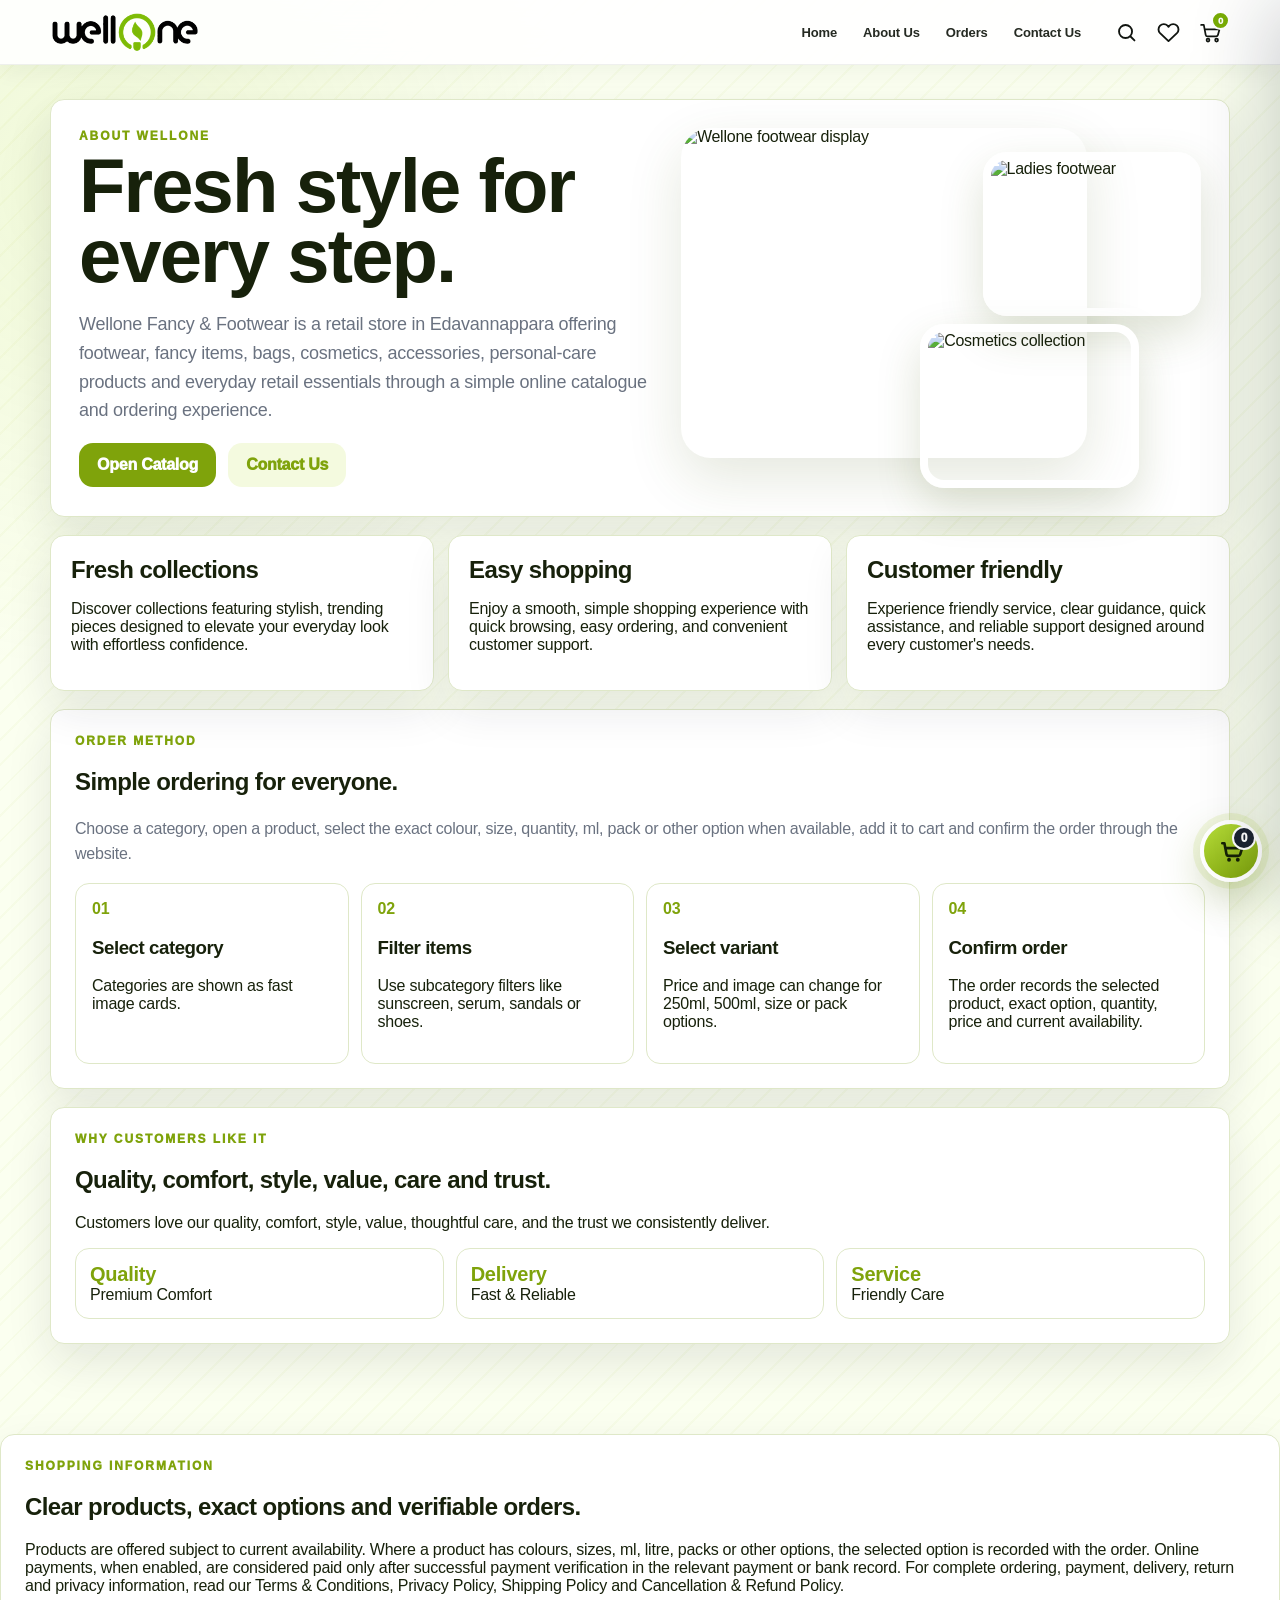
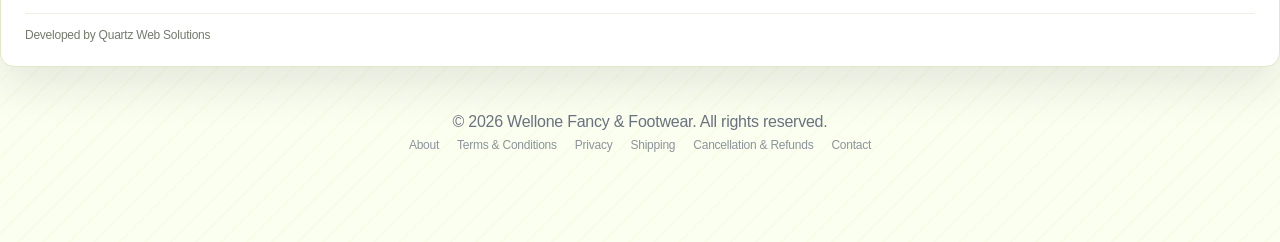
==== about.html @ 8bec1a3e "Add files via upload" ====
<!DOCTYPE html>
<html lang="en">
<head>
  <meta charset="UTF-8">
  <meta name="viewport" content="width=device-width, initial-scale=1.0">
  <link rel="preconnect" href="https://cdn.jsdelivr.net" crossorigin>
  <link rel="preconnect" href="https://wnavzhrkwgnegjdetdno.supabase.co" crossorigin>
  <link rel="dns-prefetch" href="//cdn.jsdelivr.net">
  <link rel="dns-prefetch" href="//wnavzhrkwgnegjdetdno.supabase.co">
  <title>About Wellone Fancy & Footwear | Edavannappara</title>
  <!-- SEO v54 -->
  <meta name="description" content="Learn about Wellone Fancy & Footwear, a customer-friendly shop for footwear, bags, cosmetics, accessories and everyday essentials in Edavannappara.">
  <meta name="robots" content="index,follow,max-image-preview:large,max-snippet:-1,max-video-preview:-1">
  <link rel="canonical" href="https://wellone.in/about.html">
  <meta property="og:site_name" content="Wellone Fancy & Footwear">
  <meta property="og:title" content="About Wellone Fancy & Footwear | Edavannappara">
  <meta property="og:description" content="Learn about Wellone Fancy & Footwear, a customer-friendly shop for footwear, bags, cosmetics, accessories and everyday essentials in Edavannappara.">
  <meta property="og:type" content="website">
  <meta property="og:url" content="https://wellone.in/about.html">
  <meta property="og:image" content="https://wellone.in/assets/logo.png">
  <meta property="og:image:alt" content="Wellone Fancy & Footwear">
  <meta name="twitter:card" content="summary_large_image">
  <meta name="twitter:title" content="About Wellone Fancy & Footwear | Edavannappara">
  <meta name="twitter:description" content="Learn about Wellone Fancy & Footwear, a customer-friendly shop for footwear, bags, cosmetics, accessories and everyday essentials in Edavannappara.">
  <meta name="twitter:image" content="https://wellone.in/assets/logo.png">
  <link rel="sitemap" type="application/xml" href="https://wellone.in/sitemap.xml">
  <!-- /SEO v54 -->
  <link rel="stylesheet" href="css/style.css?v=20260916">
  <link rel="icon" href="./assets/favicon/favicon.ico" type="image/x-icon">
  <link rel="apple-touch-icon" href="./assets/favicon/apple-icon-180x180.png">
  <link rel="manifest" href="manifest.webmanifest">
  <meta name="theme-color" content="#ffffff">
  <meta name="apple-mobile-web-app-capable" content="yes">
  <meta name="mobile-web-app-capable" content="yes">
  <meta name="apple-mobile-web-app-title" content="Wellone">
  <meta name="apple-mobile-web-app-status-bar-style" content="default">
</head>
<body>
  <header class="header site-header">
    <div class="nav-wrap">
      <button class="header-back" type="button" data-header-back aria-label="Go back" title="Back">
        <svg viewBox="0 0 24 24" aria-hidden="true"><path d="M14.5 5.5 8 12l6.5 6.5"></path></svg>
      </button>
      <a class="brand" href="index.html" aria-label="Wellone home"><img src="assets/logo.png?v=20260916" alt="Wellone logo" width="1100" height="288" decoding="async" fetchpriority="high"></a>
      <nav class="nav" aria-label="Main navigation"><a href="index.html">Home</a><a href="about.html">About Us</a><a href="contact.html">Contact Us</a></nav>
      <div class="header-actions">
        <a class="header-icon header-search" href="catalog.html" aria-label="Search products">
          <svg viewBox="0 0 24 24" aria-hidden="true"><circle cx="11" cy="11" r="6.8"></circle><path d="m16.2 16.2 4.1 4.1"></path></svg>
        </a>
        <a class="header-icon header-cart" href="cart.html" aria-label="Open cart">
          <svg viewBox="0 0 28 28" aria-hidden="true"><path d="M3.5 5.5h3l2.1 11.1a2.2 2.2 0 0 0 2.2 1.8h9.4a2.2 2.2 0 0 0 2.1-1.6l1.8-6.4H8"></path><circle cx="11.2" cy="22.5" r="1.6"></circle><circle cx="20.8" cy="22.5" r="1.6"></circle></svg>
          <span class="header-cart-count" data-cart-count>0</span>
        </a>
        <button class="menu-toggle" type="button" aria-label="Open menu" aria-expanded="false"><span></span><span></span><span></span></button>
      </div>
    </div>
  </header>
  <main>
    <section class="hero pattern-card about-hero-updated">
      <div class="hero-copy">
        <p class="tag">about wellone</p>
        <h1>Fresh style for every step.</h1>
        <p class="lead">Wellone Fancy & Footwear is a retail store in Edavannappara offering footwear, fancy items, bags, cosmetics, accessories, personal-care products and everyday retail essentials through a simple online catalogue and ordering experience.</p>
        <div class="actions"><a class="btn primary" href="catalog.html">Open Catalog</a><a class="btn light" href="contact.html">Contact Us</a></div>
      </div>
      <div class="hero-stack">
        <img class="main-photo" src="https://images.unsplash.com/photo-1511556532299-8f662fc26c06?auto=format&fit=crop&w=1200&q=80" alt="Wellone footwear display">
        <img class="float-photo one" src="https://images.unsplash.com/photo-1543163521-1bf539c55dd2?auto=format&fit=crop&w=740&q=80" alt="Ladies footwear">
        <img class="float-photo two" src="https://images.unsplash.com/photo-1556228578-8c89e6adf883?auto=format&fit=crop&w=740&q=80" alt="Cosmetics collection">
      </div>
    </section>
    <section class="section split-three">
      <article class="info-card"><h2>Fresh collections</h2><p>Discover collections featuring stylish, trending pieces designed to elevate your everyday look with effortless confidence.</p></article>
      <article class="info-card"><h2>Easy shopping</h2><p>Enjoy a smooth, simple shopping experience with quick browsing, easy ordering, and convenient customer support.</p></article>
      <article class="info-card"><h2>Customer friendly</h2><p>Experience friendly service, clear guidance, quick assistance, and reliable support designed around every customer's needs.</p></article>
    </section>
    <section class="section steps pattern-card">
      <div><p class="tag">order method</p><h2>Simple ordering for everyone.</h2><p class="muted">Choose a category, open a product, select the exact colour, size, quantity, ml, pack or other option when available, add it to cart and confirm the order through the website.</p></div>
      <div class="step-grid">
        <article><b>01</b><h3>Select category</h3><p>Categories are shown as fast image cards.</p></article>
        <article><b>02</b><h3>Filter items</h3><p>Use subcategory filters like sunscreen, serum, sandals or shoes.</p></article>
        <article><b>03</b><h3>Select variant</h3><p>Price and image can change for 250ml, 500ml, size or pack options.</p></article>
        <article><b>04</b><h3>Confirm order</h3><p>The order records the selected product, exact option, quantity, price and current availability.</p></article>
      </div>
    </section>
    <section class="section long-section pattern-card">
      <p class="tag">why customers like it</p>
      <h2>Quality, comfort, style, value, care and trust.</h2>
      <p>Customers love our quality, comfort, style, value, thoughtful care, and the trust we consistently deliver.</p>
      <div class="mini-stats"><div><b>Quality</b><span>Premium Comfort</span></div><div><b>Delivery</b><span>Fast & Reliable</span></div><div><b>Service</b><span>Friendly Care</span></div></div>
    </section>
  </main>
  <a class="floating-cart" href="cart.html" aria-label="Open cart">Cart <b id="floatCartCount">0</b></a>
  <section class="section long-section pattern-card"><p class="tag">shopping information</p><h2>Clear products, exact options and verifiable orders.</h2><p>Products are offered subject to current availability. Where a product has colours, sizes, ml, litre, packs or other options, the selected option is recorded with the order. Online payments, when enabled, are considered paid only after successful payment verification in the relevant payment or bank record. For complete ordering, payment, delivery, return and privacy information, read our <a href="terms.html">Terms &amp; Conditions</a>, <a href="privacy.html">Privacy Policy</a>, <a href="shipping.html">Shipping Policy</a> and <a href="refund.html">Cancellation &amp; Refund Policy</a>.</p><div class="developer-credit">Developed by <a href="https://quartzsolution.netlify.app" rel="noopener" target="_blank">Quartz Web Solutions</a></div></section><footer>© 2026 Wellone Fancy &amp; Footwear. All rights reserved.<nav class="footer-legal" aria-label="Legal"><a href="about.html">About</a><a href="terms.html">Terms &amp; Conditions</a><a href="privacy.html">Privacy</a><a href="shipping.html">Shipping</a><a href="refund.html">Cancellation &amp; Refunds</a><a href="contact.html">Contact</a></nav></footer>
  <script src="js/wishlist.js?v=20260916"></script>
  <script src="js/basic.bundle.js?v=20260916"></script>
  <script src="js/pwa-install.js?v=20260916"></script>
</body>
</html>
---- css/style.css ----
:root{
  --brand:#6f8f0d;
  --brand-2:#abcf3b;
  --green:#abcf3b;
  --green-dark:#6f8f0d;
  --ink:#18220b;
  --muted:#66705f;
  --line:#dfecc4;
  --soft:#f3fbe1;
  --paper:#fdfff8;
  --cream:#f4fadf;
  --shadow:0 20px 55px rgba(70,95,20,.14);
}
*{box-sizing:border-box}
html,body{max-width:100%;overflow-x:hidden}
body{margin:0;font-family:Inter,system-ui,-apple-system,Segoe UI,Roboto,Arial,sans-serif;background:#f7fbe9;color:var(--ink);background-image:radial-gradient(circle at 12% 18%,rgba(255,255,255,.72),transparent 20%),radial-gradient(circle at 82% 12%,rgba(111,143,13,.10),transparent 22%),repeating-linear-gradient(135deg,rgba(111,143,13,.045) 0 2px,transparent 2px 18px);background-attachment:fixed}
a{color:inherit;text-decoration:none}img{max-width:100%;display:block}button,input,select,textarea{font:inherit}.hidden{display:none!important}
.header{position:sticky;top:0;z-index:50;margin:12px auto 0;width:min(1160px,calc(100% - 24px));display:flex;align-items:center;justify-content:space-between;gap:14px;padding:10px 12px;background:rgba(255,250,244,.86);border:1px solid rgba(111,143,13,.16);border-radius:24px;box-shadow:0 14px 40px rgba(70,95,20,.11);backdrop-filter:blur(16px)}
.brand{display:flex;align-items:center;gap:10px;font-weight:950;letter-spacing:-.03em}.brand img{height:46px;width:46px;object-fit:contain;border-radius:14px}.brand span{white-space:nowrap}.nav{display:flex;align-items:center;gap:6px}.nav a{padding:10px 14px;border-radius:999px;font-weight:850;color:var(--muted)}.nav a:hover,.nav .cart-pill{background:var(--soft);color:var(--brand)}.cart-pill b{background:var(--brand);color:#fff;border-radius:999px;padding:1px 7px;margin-left:3px}.menu-toggle{display:none;width:44px;height:44px;border:1px solid var(--line);border-radius:16px;background:#fdfff8}.menu-toggle span{display:block;width:20px;height:2px;background:var(--ink);margin:4px auto;border-radius:9px}
main{width:min(1160px,calc(100% - 24px));margin:16px auto 80px}.section{margin:18px 0}.pattern-card,.info-card,.contact-card,.empty-card{background:rgba(255,250,244,.92);border:1px solid rgba(111,143,13,.16);border-radius:28px;box-shadow:var(--shadow)}.tag{text-transform:uppercase;color:var(--brand);letter-spacing:.16em;font-size:12px;font-weight:950;margin:0 0 8px}.muted{color:var(--muted);line-height:1.6}.lead{font-size:18px;color:var(--muted);line-height:1.6}.btn{display:inline-flex;align-items:center;justify-content:center;border:0;border-radius:18px;padding:13px 18px;font-weight:950;cursor:pointer}.btn.primary{background:var(--brand);color:#fff}.btn.light{background:var(--soft);color:var(--brand)}.btn.full{width:100%}.actions{display:flex;gap:12px;flex-wrap:wrap}.section-title-row{display:flex;justify-content:space-between;align-items:end;gap:14px;margin:0 0 12px}.section-title-row h1,.section-title-row h2{margin:0;font-size:clamp(24px,4vw,42px);line-height:1}.section-title-row.compact h1{font-size:clamp(24px,6vw,42px)}.mini-link{color:var(--brand);font-weight:950}
.quick-shop{padding:24px;margin-top:16px}.quick-shop h1{font-size:clamp(28px,7vw,54px);line-height:.96;margin:0 0 18px;letter-spacing:-.06em}.search-bar{display:grid;grid-template-columns:1fr auto;gap:10px;width:100%}.search-bar input{width:100%;border:1px solid var(--line);border-radius:18px;padding:15px 16px;background:#fff;color:var(--ink);outline:none}.search-bar input:focus{border-color:#aecb5a;box-shadow:0 0 0 4px rgba(111,143,13,.08)}.search-bar button,.filter-toggle{border:0;border-radius:18px;background:var(--brand);color:#fff;font-weight:950;padding:0 20px;min-height:52px;cursor:pointer}
.offer-section{margin-top:16px}.offer-slider{display:grid;grid-auto-flow:column;grid-auto-columns:minmax(280px,48%);gap:14px;overflow-x:auto;overscroll-behavior-inline:contain;padding:4px 2px 14px;scroll-snap-type:x mandatory}.offer-card{position:relative;min-height:300px;border-radius:30px;overflow:hidden;background:#fff;border:1px solid rgba(111,143,13,.16);box-shadow:var(--shadow);scroll-snap-align:start}.offer-img{position:absolute;inset:0}.offer-img img{width:100%;height:100%;object-fit:cover}.offer-card:after{content:'';position:absolute;inset:0;background:linear-gradient(90deg,rgba(43,23,15,.82),rgba(43,23,15,.38),rgba(43,23,15,.05))}.offer-copy{position:relative;z-index:1;color:#fff;padding:28px;width:min(72%,420px)}.offer-copy .tag{color:#fff}.offer-copy h2{font-size:clamp(26px,5vw,46px);letter-spacing:-.05em;line-height:1;margin:0 0 12px}.offer-price{display:flex;align-items:center;gap:12px}.offer-price del{opacity:.72;font-size:18px}.offer-price strong{font-size:32px}.offer-copy span{display:inline-flex;margin-top:10px;background:rgba(255,255,255,.14);padding:8px 12px;border-radius:999px;font-weight:850}
.category-grid{display:grid;grid-template-columns:repeat(4,minmax(0,1fr));gap:14px}.cat-card{position:relative;overflow:hidden;background:#fff;border:1px solid rgba(111,143,13,.16);border-radius:26px;box-shadow:0 14px 34px rgba(70,95,20,.10);cursor:pointer;transition:.18s ease}.cat-card:hover{transform:translateY(-2px)}.cat-card .media{aspect-ratio:4/3;background:#fbfff3}.cat-card img{width:100%;height:100%;object-fit:cover}.cat-card div:last-child{padding:13px 14px;display:flex;justify-content:space-between;align-items:center;gap:10px}.cat-card h3{margin:0;font-size:17px;line-height:1.1}.cat-card span{color:var(--brand);font-weight:950;font-size:13px}
.catalog-tools{position:sticky;top:86px;z-index:30;padding:12px;margin:12px 0 16px}.category-tools{display:flex;gap:10px;margin-top:10px}.category-tools select{flex:1;min-height:52px;border:1px solid var(--line);border-radius:18px;background:#fff;padding:0 14px;color:var(--ink);font-weight:850}.filter-toggle{background:#fff;color:var(--brand);border:1px solid var(--line)}.filter-chips{display:flex;flex-wrap:wrap;align-items:center;gap:8px;overflow:visible;padding:10px 0 0}.chip{max-width:100%;border:1px solid var(--line);background:#fff;border-radius:999px;padding:10px 14px;font-weight:900;color:var(--brand);cursor:pointer;white-space:normal;line-height:1.2;text-align:center}.chip.active{background:var(--brand);color:#fff;border-color:var(--brand)}
.product-grid{display:grid;grid-template-columns:repeat(4,minmax(0,1fr));gap:14px}.product-card{background:#fff;border:1px solid rgba(111,143,13,.15);border-radius:24px;box-shadow:0 14px 34px rgba(70,95,20,.09);overflow:hidden;cursor:pointer;transition:.18s ease}.product-card:hover{transform:translateY(-2px)}.product-media{aspect-ratio:4/3;background:#fbfff3}.product-media img{width:100%;height:100%;object-fit:cover}.product-pad{padding:12px}.product-badge{display:inline-flex;max-width:100%;padding:5px 9px;border-radius:999px;background:var(--soft);color:var(--brand);font-size:11px;font-weight:950;margin-bottom:6px}.product-card h3{font-size:16px;margin:0 0 8px;line-height:1.18;min-height:38px;display:-webkit-box;-webkit-line-clamp:2;-webkit-box-orient:vertical;overflow:hidden}.price-row{display:flex;align-items:center;gap:7px;flex-wrap:wrap;min-height:30px}.price-row del{color:#778369;font-size:13px}.price-row strong{font-size:19px;color:var(--brand);font-weight:950}.price-row em{font-style:normal;background:#f6efe7;color:var(--muted);border-radius:999px;padding:3px 7px;font-size:11px;font-weight:850}.product-card button{width:100%;margin-top:10px;border:0;border-radius:14px;background:var(--soft);color:var(--brand);padding:10px;font-weight:950}
.shimmer{position:relative;overflow:hidden;background:#edf6d8}.shimmer:before,.skeleton-card:before,.skeleton-product:before{content:'';position:absolute;inset:-60%;background:linear-gradient(135deg,transparent 40%,rgba(255,255,255,.62) 50%,transparent 60%);animation:shine 1.15s linear infinite}@keyframes shine{from{transform:translate(-28%,-28%)}to{transform:translate(28%,28%)}}.skeleton-grid{min-height:220px}.skeleton-card,.skeleton-product{position:relative;min-height:210px;border-radius:26px;background:#fbfff3;border:1px solid var(--line);overflow:hidden}.skeleton-card span,.skeleton-product span{display:block;aspect-ratio:4/3;background:#edf6d8}.skeleton-card b,.skeleton-card small,.skeleton-product b,.skeleton-product small{display:block;margin:12px;height:16px;border-radius:9px;background:#dceabc}.skeleton-card small,.skeleton-product small{width:55%;height:12px}.skeleton-product{min-height:270px}
.product-detail{display:grid;grid-template-columns:minmax(0,1fr) minmax(320px,.86fr);gap:22px;padding:18px;margin-top:18px}.detail-main-img{border-radius:26px;overflow:hidden;background:#fbfff3;border:1px solid var(--line);aspect-ratio:4/3}.detail-main-img img{width:100%;height:100%;object-fit:cover}.thumb-row{display:grid;grid-template-columns:repeat(auto-fill,minmax(74px,1fr));gap:9px;margin-top:10px}.thumb{border:2px solid transparent;background:#fff;border-radius:16px;padding:3px;cursor:pointer}.thumb.active{border-color:var(--brand)}.thumb img{width:100%;aspect-ratio:4/3;object-fit:cover;border-radius:12px}.detail-info{min-width:0}.detail-info h1{font-size:clamp(28px,5vw,46px);line-height:1;margin:0 0 10px;letter-spacing:-.05em}.option-block{margin:16px 0}.option-block>b{display:block;margin-bottom:9px}.chips{display:flex;flex-wrap:wrap;gap:8px}.qty{display:inline-flex;align-items:center;gap:14px;background:#fff;border:1px solid var(--line);border-radius:18px;padding:8px}.qty button,.mini-qty{border:0;background:var(--soft);color:var(--brand);font-weight:950;border-radius:12px;width:36px;height:34px;cursor:pointer}.qty span{min-width:22px;text-align:center;font-weight:950}.terms-grid{display:grid;grid-template-columns:1fr 1fr;gap:10px;margin:18px 0}.terms-grid article{border:1px solid var(--line);background:#fff;border-radius:18px;padding:12px;display:grid;grid-template-columns:auto 1fr;gap:6px 9px;align-items:center}.terms-grid span{font-size:22px}.terms-grid b{font-size:13px}.terms-grid small{grid-column:1/-1;color:var(--muted);line-height:1.35}.product-detail-skeleton{display:grid;grid-template-columns:1fr 1fr;gap:20px;width:100%}.product-detail-skeleton>div:first-child{aspect-ratio:4/3;border-radius:24px}.product-detail-skeleton b,.product-detail-skeleton span,.product-detail-skeleton button{display:block;height:22px;margin:14px 0;border-radius:12px;background:#dfecc4}.product-detail-skeleton button{height:52px}
.cart-list{display:grid;gap:12px}.cart-item{display:grid;grid-template-columns:96px 1fr auto;gap:12px;align-items:center;background:#fff;border:1px solid var(--line);border-radius:22px;padding:10px;box-shadow:0 10px 30px rgba(70,95,20,.08)}.cart-item img{width:96px;aspect-ratio:4/3;object-fit:cover;border-radius:16px}.cart-item h3{margin:0 0 4px}.cart-item p{margin:3px 0;color:var(--muted)}.cart-item>button{border:0;background:#fff1ef;color:#b3261e;border-radius:14px;padding:10px 12px;font-weight:950}.bottom-bar{position:fixed;left:50%;bottom:12px;transform:translateX(-50%);width:min(620px,calc(100% - 24px));z-index:60;background:rgba(255,250,244,.94);border:1px solid var(--line);border-radius:24px;box-shadow:0 18px 60px rgba(70,95,20,.18);display:flex;align-items:center;justify-content:space-between;gap:12px;padding:12px}.bottom-bar b{font-size:22px;color:var(--brand)}.order-modal{position:fixed;inset:0;background:rgba(43,23,15,.30);z-index:100;display:grid;place-items:center;padding:18px}.order-modal-card{width:min(520px,100%);padding:22px;position:relative}.modal-close{position:absolute;right:14px;top:14px;border:0;background:var(--soft);color:var(--brand);border-radius:999px;width:40px;height:40px;font-size:24px}.order-modal label{display:grid;gap:7px;font-weight:850;margin:10px 0}.order-modal input,.order-modal textarea{border:1px solid var(--line);border-radius:16px;padding:13px;background:#fff}
.hero{display:grid;grid-template-columns:1fr .9fr;gap:24px;align-items:center;padding:28px}.hero-copy h1{font-size:clamp(38px,7vw,76px);letter-spacing:-.07em;line-height:.93;margin:0 0 14px}.hero-stack{position:relative;min-height:360px}.main-photo{width:78%;height:330px;object-fit:cover;border-radius:30px;box-shadow:var(--shadow)}.float-photo{position:absolute;width:42%;aspect-ratio:4/3;object-fit:cover;border:8px solid var(--paper);border-radius:24px;box-shadow:0 18px 44px rgba(70,95,20,.18)}.float-photo.one{right:0;top:24px}.float-photo.two{right:12%;bottom:0}.split-three{display:grid;grid-template-columns:repeat(3,1fr);gap:14px}.info-card,.contact-card,.empty-card{padding:20px}.info-card h2,.contact-card h2{margin:0 0 8px}.steps{padding:24px}.step-grid{display:grid;grid-template-columns:repeat(4,1fr);gap:12px}.step-grid article{background:#fff;border:1px solid var(--line);border-radius:20px;padding:16px}.step-grid b{color:var(--brand)}.long-section{padding:24px}.mini-stats{display:grid;grid-template-columns:repeat(3,1fr);gap:12px;margin-top:16px}.mini-stats div{background:#fff;border:1px solid var(--line);border-radius:18px;padding:14px}.mini-stats b{display:block;color:var(--brand);font-size:20px}.page-head{padding:24px;margin:18px 0}.page-head h1{margin:0;font-size:clamp(32px,7vw,56px);letter-spacing:-.05em}.contact-grid{display:grid;grid-template-columns:repeat(3,1fr);gap:14px}.floating-cart{position:fixed;right:14px;bottom:18px;background:var(--brand);color:#fff;border-radius:999px;padding:12px 16px;font-weight:950;box-shadow:0 14px 34px rgba(70,95,20,.25);z-index:55}.cart-page .floating-cart{display:none}.toast{position:fixed;left:50%;bottom:90px;transform:translateX(-50%) translateY(20px);background:#1f130d;color:#fff;padding:12px 18px;border-radius:999px;z-index:120;opacity:0;transition:.18s ease;font-weight:900}.toast.show{opacity:1;transform:translateX(-50%) translateY(0)}footer{text-align:center;color:var(--muted);padding:28px 10px 90px}
@media(max-width:980px){.category-grid,.product-grid{grid-template-columns:repeat(3,1fr)}.product-detail,.hero{grid-template-columns:1fr}.split-three,.contact-grid{grid-template-columns:1fr}.step-grid{grid-template-columns:1fr 1fr}.hero-stack{min-height:300px}.main-photo{height:280px}}
@media(max-width:720px){body{background-attachment:scroll}.header{width:100%;margin:0;border-radius:0;border-left:0;border-right:0}.brand img{height:42px;width:42px}.menu-toggle{display:block}.nav{position:absolute;top:64px;right:10px;left:10px;display:none;grid-template-columns:1fr;background:rgba(255,250,244,.98);border:1px solid var(--line);border-radius:20px;padding:8px;box-shadow:0 18px 50px rgba(70,95,20,.18)}.header.menu-open .nav{display:grid}.nav a{padding:13px 14px}.category-grid,.product-grid{grid-template-columns:repeat(2,minmax(0,1fr));gap:10px}main{width:calc(100% - 20px);margin-top:10px}.quick-shop{padding:18px}.search-bar{grid-template-columns:1fr}.search-bar button{min-height:50px}.offer-slider{grid-auto-columns:88%}.offer-card{min-height:260px}.offer-copy{width:85%;padding:20px}.catalog-tools{top:66px;margin-left:-2px;margin-right:-2px;border-radius:22px}.product-pad{padding:10px}.product-card h3{font-size:14px;min-height:34px}.price-row strong{font-size:17px}.product-detail{padding:12px;border-radius:22px}.terms-grid{grid-template-columns:1fr}.cart-item{grid-template-columns:84px 1fr}.cart-item>button{grid-column:1/-1}.cart-item img{width:84px}.step-grid,.mini-stats{grid-template-columns:1fr}.floating-cart{right:10px;bottom:10px}.cart-page main{margin-bottom:140px}}

/* v9 final speed + install + old header polish */
html{scroll-behavior:smooth}body{background-attachment:scroll;-webkit-tap-highlight-color:transparent}.header.site-header{position:sticky;top:0;z-index:70;width:100%;margin:0;padding:0;background:rgba(32,32,32,.92);border:0;border-bottom:1px solid rgba(255,255,255,.06);border-radius:0;box-shadow:0 10px 34px rgba(0,0,0,.12);backdrop-filter:blur(16px)}.header .nav-wrap{width:min(1240px,calc(100% - 48px));margin:auto;min-height:78px;display:flex;align-items:center;justify-content:space-between;gap:22px;position:relative}.header .brand{display:flex;align-items:center}.header .brand img{width:150px;height:auto;max-height:48px;object-fit:contain;border-radius:0}.header .brand span{display:none}.header .nav{display:flex;align-items:center;gap:10px}.header .nav a{padding:10px 15px;border-radius:999px;font-weight:800;font-size:15px;color:#ddf1df;background:transparent}.header .nav a:hover,.header .nav .nav-order{background:var(--brand-2);color:#1f1e1e!important}.header .cart-pill b{background:#fff;color:#1f1e1e}.header .menu-toggle{display:none;width:44px;height:44px;border:0;background:#222;border-radius:50%;align-items:center;justify-content:center;flex-direction:column;gap:5px}.header .menu-toggle span{width:18px;height:2px;background:#fff;margin:0;border-radius:99px}.compact-search-card{padding:12px;margin-top:14px;border-radius:22px}.compact-search{grid-template-columns:1fr auto}.compact-search input{min-height:52px;border-radius:17px}.compact-search button{min-width:118px}.categories-only{margin-top:14px}.catalog-tools{background:rgba(253,255,248,.94);backdrop-filter:blur(14px)}.category-tools{align-items:center}.sort-button{flex:1;min-height:52px;border:1px solid var(--line);border-radius:18px;background:#fff;color:var(--ink);font-weight:900;padding:0 14px;display:flex;align-items:center;justify-content:space-between;gap:12px;cursor:pointer}.sort-button i{font-style:normal;color:var(--brand);font-size:18px}.product-card,.cat-card{content-visibility:auto;contain-intrinsic-size:280px;will-change:transform}.product-media img,.cat-card img,.detail-main-img img{transform:translateZ(0)}.soft-badge{background:#fff4e6;color:#7b4b00}.choice-modal{position:fixed;inset:0;z-index:130;background:rgba(18,24,8,.34);display:grid;place-items:end center;padding:14px;animation:fadeIn .16s ease}.choice-card{width:min(520px,100%);max-height:min(76vh,620px);overflow:auto;background:rgba(255,250,244,.98);border:1px solid rgba(111,143,13,.18);border-radius:28px;box-shadow:0 30px 90px rgba(0,0,0,.24);padding:14px;animation:sheetUp .18s ease}.choice-head{display:flex;align-items:center;justify-content:space-between;gap:12px;padding:4px 4px 12px}.choice-head b{font-size:19px}.choice-head button{width:42px;height:42px;border:0;border-radius:999px;background:var(--soft);color:var(--brand);font-size:26px;line-height:1;cursor:pointer}.choice-list{display:grid;gap:9px}.choice-row{width:100%;border:1px solid var(--line);background:#fff;border-radius:18px;padding:15px 16px;display:flex;align-items:center;justify-content:space-between;gap:12px;color:var(--ink);font-weight:900;text-align:left;cursor:pointer}.choice-row.active{background:var(--brand);border-color:var(--brand);color:#fff}.choice-row b{font-size:20px}.select-option-button{width:100%;min-height:58px;border:1px solid rgba(111,143,13,.22);border-radius:20px;background:linear-gradient(135deg,#fff,#f8fde9);box-shadow:0 10px 28px rgba(70,95,20,.08);display:flex;align-items:center;justify-content:space-between;gap:10px;padding:12px 14px;color:var(--ink);font-weight:950;cursor:pointer;text-align:left}.select-option-button span{overflow:hidden;text-overflow:ellipsis}.select-option-button i{font-style:normal;background:var(--brand);color:#fff;border-radius:999px;padding:8px 12px;font-size:13px}.variant-choice-grid{display:grid;grid-template-columns:repeat(2,minmax(0,1fr));gap:10px}.variant-choice{position:relative;border:1px solid var(--line);background:#fff;border-radius:20px;padding:15px;min-height:86px;display:grid;gap:6px;text-align:left;color:var(--ink);cursor:pointer}.variant-choice span{font-weight:950}.variant-choice small{display:flex;gap:7px;align-items:center;color:var(--muted)}.variant-choice small strong{color:var(--brand);font-size:18px}.variant-choice small del{color:#7c8674}.variant-choice>b{position:absolute;right:12px;top:12px;background:var(--brand);color:#fff;border-radius:999px;width:24px;height:24px;display:grid;place-items:center}.variant-choice.active{border-color:var(--brand);box-shadow:0 0 0 4px rgba(111,143,13,.09)}.nice-chips .chip{padding:11px 15px}.add-cart-button{min-height:56px;font-size:16px;box-shadow:0 16px 34px rgba(111,143,13,.22)}.pwa-install{position:fixed;left:14px;bottom:18px;z-index:90;border:0;border-radius:999px;background:#202020;color:#ddf1df;padding:12px 16px;font-weight:950;box-shadow:0 14px 34px rgba(0,0,0,.22);cursor:pointer}.is-pwa .pwa-install{display:none!important}@keyframes fadeIn{from{opacity:0}to{opacity:1}}@keyframes sheetUp{from{transform:translateY(18px);opacity:.8}to{transform:translateY(0);opacity:1}}
@media(max-width:720px){.header.site-header{width:100%;margin:0;border-radius:0}.header .nav-wrap{width:calc(100% - 24px);min-height:68px}.header .brand img{width:122px;max-height:42px}.header .menu-toggle{display:flex}.header .nav{position:absolute;top:76px;right:0;left:0;display:none;grid-template-columns:1fr;background:rgba(32,32,32,.97);border:1px solid rgba(255,255,255,.08);border-radius:20px;padding:8px;box-shadow:0 18px 50px rgba(0,0,0,.26)}.header.menu-open .nav{display:grid}.header .nav a{padding:13px 14px;color:#ddf1df}.compact-search-card{padding:8px;margin-left:-2px;margin-right:-2px}.compact-search{grid-template-columns:1fr auto;gap:7px}.compact-search input{min-width:0;min-height:48px;padding:12px}.compact-search button{min-width:86px;min-height:48px;padding:0 14px}.catalog-tools{top:68px}.category-tools{gap:8px}.sort-button{min-height:48px;border-radius:16px}.filter-toggle{min-height:48px;border-radius:16px}.variant-choice-grid{grid-template-columns:1fr}.choice-card{border-radius:26px 26px 20px 20px}.pwa-install{left:10px;bottom:10px}.floating-cart{bottom:10px}}

/* v10 final speed/cache polish */
.product-media{aspect-ratio:3/4;background:linear-gradient(135deg,#ffffff,#f6fbe8)}
.product-media img{object-fit:contain;padding:6px;background:#fff}
.detail-main-img{aspect-ratio:3/4;background:#fff}
.detail-main-img img{object-fit:contain;padding:8px;background:#fff}
.thumb img{aspect-ratio:3/4;object-fit:contain;background:#fff}
.skeleton-product span{aspect-ratio:3/4}
.product-card{contain:layout paint style;content-visibility:auto;contain-intrinsic-size:360px}
.product-grid{align-items:start}
@media(max-width:720px){.product-media img{padding:4px}.detail-main-img img{padding:5px}.product-card{contain-intrinsic-size:330px}.product-pad{padding:10px}.product-card h3{min-height:32px}}


/* v16 premium old-style cart drawer + stronger checkout */
body.cart-open{overflow:hidden}.cart-float,.floating-cart{position:fixed!important;right:18px!important;bottom:18px!important;width:62px;height:62px;display:grid;place-items:center;background:linear-gradient(135deg,var(--brand),var(--brand-2));color:#fff;border-radius:999px;padding:0!important;font-weight:950;box-shadow:0 18px 44px rgba(70,95,20,.32);z-index:92;border:2px solid rgba(255,255,255,.78)}.cart-icon{font-size:28px;line-height:1}.cart-count{position:absolute;right:-4px;top:-5px;min-width:26px;height:26px;padding:0 7px;border-radius:999px;background:#1f1e1e;color:#fff;display:grid;place-items:center;font-size:12px;font-weight:950;border:2px solid #fff}.floating-cart b{display:none}.cart-overlay{position:fixed;inset:0;background:rgba(9,14,4,.45);opacity:0;pointer-events:none;z-index:100;transition:.18s ease;backdrop-filter:blur(4px)}.cart-overlay.open{opacity:1;pointer-events:auto}.cart-drawer{position:fixed;top:0;right:0;width:min(460px,100%);height:100dvh;background:#fffaf4;z-index:101;transform:translateX(103%);transition:transform .24s cubic-bezier(.2,.8,.2,1);box-shadow:-28px 0 80px rgba(0,0,0,.24);display:grid;grid-template-rows:auto auto 1fr auto;border-left:1px solid rgba(111,143,13,.2)}.cart-drawer.open{transform:translateX(0)}.cart-head{display:flex;align-items:center;justify-content:space-between;gap:14px;padding:20px 20px 14px;background:linear-gradient(135deg,#202020,#2f331d);color:#fff}.cart-head .tag{color:var(--brand-2);margin-bottom:4px}.cart-head h2{margin:0;font-size:28px;letter-spacing:-.05em}.cart-close{width:46px;height:46px;border:0;border-radius:999px;background:rgba(255,255,255,.12);color:#fff;font-size:30px;line-height:1;cursor:pointer}.cart-drawer-total{display:flex;align-items:center;justify-content:space-between;padding:13px 18px;background:#f3fbe1;border-bottom:1px solid var(--line);font-weight:950}.cart-drawer-total strong{font-size:22px;color:var(--brand)}.cart-items{overflow:auto;padding:14px;display:grid;gap:12px;align-content:start}.cart-empty{padding:26px;text-align:center;background:#fff;border:1px solid var(--line);border-radius:24px}.cart-empty h3{margin:0 0 6px;font-size:24px}.premium-cart-item{display:grid;grid-template-columns:96px minmax(0,1fr);gap:12px;background:#fff;border:1px solid rgba(111,143,13,.16);border-radius:22px;padding:10px;box-shadow:0 12px 32px rgba(70,95,20,.08)}.premium-cart-img{width:96px;aspect-ratio:3/4;border-radius:17px;overflow:hidden;background:#f7fbe9;border:1px solid #edf4d8}.premium-cart-img img{width:100%;height:100%;object-fit:contain;background:#fff;padding:4px}.premium-cart-info{min-width:0}.premium-cart-top{display:flex;align-items:start;justify-content:space-between;gap:8px}.premium-cart-top h3{margin:0;font-size:15px;line-height:1.22;display:-webkit-box;-webkit-line-clamp:2;-webkit-box-orient:vertical;overflow:hidden}.cart-remove-x{width:30px;height:30px;flex:0 0 auto;border:0;border-radius:999px;background:#fff1ef;color:#b3261e;font-size:20px;font-weight:900;line-height:1;cursor:pointer}.premium-cart-cat{margin:5px 0;color:var(--muted);font-size:12px;font-weight:800}.premium-cart-meta{display:flex;gap:5px;flex-wrap:wrap;margin:7px 0}.premium-cart-meta span{background:#f7fbe9;border:1px solid var(--line);color:#526118;border-radius:999px;padding:4px 8px;font-size:11px;font-weight:850}.premium-cart-price{display:flex;align-items:center;gap:7px;flex-wrap:wrap;margin:6px 0}.premium-cart-price strong{font-size:19px;color:var(--brand);font-weight:950}.premium-cart-price del{color:#7b8372;font-size:12px}.premium-cart-price em{font-style:normal;background:#fff2dc;color:#885300;border-radius:999px;padding:4px 7px;font-size:10px;font-weight:950}.premium-cart-terms{display:flex;gap:5px;flex-wrap:wrap;margin:7px 0}.premium-cart-terms span{background:#ecf8d1;color:#526118;border-radius:999px;padding:4px 7px;font-size:10px;font-weight:850}.premium-cart-actions{display:flex;align-items:center;justify-content:space-between;gap:10px;margin-top:8px}.premium-cart-actions small{color:var(--muted);font-weight:800}.premium-qty{display:inline-flex;align-items:center;gap:10px;background:#f7fbe9;border:1px solid var(--line);border-radius:999px;padding:5px}.premium-qty button{width:32px;height:32px;border:0;border-radius:999px;background:#fff;color:var(--brand);font-weight:950;font-size:18px;cursor:pointer;box-shadow:0 5px 16px rgba(70,95,20,.08)}.premium-qty b{min-width:18px;text-align:center}.checkout-form{padding:14px;background:#fffaf4;border-top:1px solid var(--line);box-shadow:0 -12px 34px rgba(70,95,20,.08);display:grid;gap:9px}.checkout-form label,.cart-summary label{font-size:12px;color:var(--muted);font-weight:900;display:grid;gap:5px}.checkout-form input,.checkout-form textarea,.cart-summary input,.cart-summary textarea{width:100%;border:1px solid var(--line);border-radius:15px;background:#fff;padding:11px 12px;color:var(--ink);outline:none}.checkout-form input:focus,.checkout-form textarea:focus,.cart-summary input:focus,.cart-summary textarea:focus{border-color:var(--brand-2);box-shadow:0 0 0 4px rgba(171,207,59,.14)}.whatsapp-checkout{min-height:52px;border-radius:17px;background:linear-gradient(135deg,#17b855,#0b8f3d)!important}.cart-layout{display:grid;grid-template-columns:minmax(0,1fr) 360px;gap:16px}.cart-page .cart-list{display:grid;gap:12px}.cart-page .cart-summary{position:sticky;top:96px;align-self:start;padding:18px}.cart-page .cart-summary h2{margin:0 0 14px;color:var(--brand);letter-spacing:-.04em}.cart-page .premium-cart-item{grid-template-columns:112px 1fr;padding:12px;border-radius:24px}.cart-page .premium-cart-img{width:112px}.cart-page .premium-cart-top h3{font-size:17px}.cart-page .floating-cart,.cart-page .cart-float{display:none!important}.cart-page .cart-drawer{display:none}.cart-page .cart-overlay{display:none}.cart-page .cart-list .cart-empty{text-align:left}.cart-page .page-head h1{font-size:clamp(30px,5vw,52px)}@media(max-width:820px){.cart-layout{grid-template-columns:1fr}.cart-page .cart-summary{position:static}.cart-drawer{width:100%;border-radius:24px 24px 0 0;top:auto;bottom:0;height:min(92dvh,760px);transform:translateY(105%);border-left:0;border-top:1px solid rgba(111,143,13,.2)}.cart-drawer.open{transform:translateY(0)}.cart-head{padding:16px 16px 12px;border-radius:24px 24px 0 0}.cart-items{padding:10px}.premium-cart-item{grid-template-columns:86px 1fr;border-radius:20px}.premium-cart-img{width:86px}.premium-cart-top h3{font-size:14px}.checkout-form{padding:11px}.cart-float,.floating-cart{right:13px!important;bottom:13px!important;width:58px;height:58px}.cart-icon{font-size:25px}.cart-page .premium-cart-item{grid-template-columns:88px 1fr}.cart-page .premium-cart-img{width:88px}.cart-page main{margin-bottom:40px}}@media(max-width:420px){.premium-cart-item{grid-template-columns:78px 1fr;gap:9px;padding:8px}.premium-cart-img{width:78px}.premium-cart-price strong{font-size:17px}.premium-qty button{width:29px;height:29px}.premium-cart-meta span:nth-child(n+3){display:none}.cart-head h2{font-size:24px}}


/* v16 old-style customer polish + speed-safe layout */
:root{--dark:#1b2230;--green:#abcf3b;--green-dark:#6f8f0d;--line:#dfe8c8;--soft:#f4fadf;--muted:#667085;--paper:#ffffff;--old-shadow:0 18px 45px rgba(27,34,48,.10)}
body{background:#fbfff0;background-image:radial-gradient(circle at 8% 10%,rgba(171,207,59,.14),transparent 24%),repeating-linear-gradient(135deg,rgba(171,207,59,.05) 0 2px,transparent 2px 18px);font-family:'Outfit',Inter,system-ui,-apple-system,Segoe UI,Roboto,Arial,sans-serif}
.header.site-header{margin:0;width:100%;max-width:none;border:0;border-radius:0;background:#353535;box-shadow:0 8px 30px rgba(0,0,0,.12);padding:12px clamp(16px,5vw,56px)}
.header .nav-wrap{width:100%;max-width:1240px;margin:0 auto;display:flex;align-items:center;justify-content:space-between;gap:18px}.header .brand img{height:54px;width:auto;border-radius:0}.header .nav a{color:#f7ffe9}.header .nav a:hover{background:rgba(171,207,59,.15);color:#fff}.header .nav .nav-order,.header .nav .cart-pill{background:var(--green);color:#172000}.menu-toggle{background:#444;border-color:#5f5f5f}.menu-toggle span{background:#fff}
main{width:min(1180px,calc(100% - 24px));margin:34px auto 90px}.pattern-card,.info-card,.contact-card,.empty-card{background:#fff;border:1px solid var(--line);border-radius:28px;box-shadow:var(--old-shadow)}
.product-grid{grid-template-columns:repeat(auto-fill,minmax(170px,1fr));gap:16px}.product-card{border-radius:26px;box-shadow:0 14px 38px rgba(27,34,48,.07);border:1px solid var(--line);background:#fff}.product-card:hover{transform:translateY(-4px);box-shadow:0 22px 50px rgba(27,34,48,.12)}.product-media{aspect-ratio:3/4;background:#f7fbe9}.product-media img{object-fit:contain;background:#fff;padding:6px}.product-pad{padding:15px}.product-card h3{font-size:18px;min-height:42px}.product-card button{background:#1b2230;color:#fff;border-radius:16px;min-height:44px}.product-card button:hover{background:var(--green);color:#172000}.cat-card .media{aspect-ratio:4/3}.cat-card img{object-fit:cover}.price-row strong{font-size:21px;color:var(--green-dark)}.price-row del{color:#87907c}.price-row em{background:#f1f6df;color:#6f7d3b}
.product-detail{max-width:1080px;margin:34px auto 0;display:grid;grid-template-columns:1.05fr .95fr;gap:24px;background:#fff;border:1px solid var(--line);border-radius:30px;padding:18px;box-shadow:0 20px 60px rgba(27,34,48,.10)}.detail-gallery{min-width:0}.detail-main-img{aspect-ratio:4/3;border-radius:24px;background:linear-gradient(135deg,#fbfff3,#fff);border:1px solid #e5eccf;box-shadow:inset 0 0 0 1px rgba(255,255,255,.7);overflow:hidden}.detail-main-img img{object-fit:contain;background:#fff;padding:8px}.thumb-row{display:flex;gap:10px;overflow-x:auto;padding:10px 2px 2px}.thumb{flex:0 0 82px;border-radius:16px;background:#fff;border:2px solid #e5eccf}.thumb.active{border-color:var(--green);box-shadow:0 8px 18px rgba(111,143,13,.16)}.thumb img{aspect-ratio:3/4;object-fit:contain;background:#fff}.detail-info{padding:16px 12px 12px;display:grid;align-content:start;gap:12px}.detail-info h1{font-size:clamp(32px,5vw,56px);letter-spacing:-.06em;line-height:.98;margin:0;color:#1b2230}.product-path{letter-spacing:.02em;text-transform:none;font-size:13px;margin:0;color:var(--green-dark)}.detail-description{font-size:16px;margin:0 0 2px}.detail-info .price-row{margin:2px 0 4px}.detail-info .price-row strong{font-size:28px}.detail-info .price-row del{font-size:16px}.detail-option-card{border:1px solid #e5eccf;background:linear-gradient(180deg,#fff,#fbfff3);border-radius:24px;padding:14px;display:grid;gap:12px}.option-block{margin:0}.option-block>b{font-size:14px;color:#1b2230;margin-bottom:8px}.select-option-button{width:100%;min-height:54px;border:1px solid var(--line);background:#fff;border-radius:17px;padding:0 14px;display:flex;align-items:center;justify-content:space-between;gap:12px;color:#1b2230;font-weight:900;box-shadow:0 8px 22px rgba(27,34,48,.04);cursor:pointer}.select-option-button i{font-style:normal;color:var(--green-dark);background:#f3fbe1;border-radius:999px;padding:6px 10px;font-size:12px}.nice-chips .chip,.chip{border-radius:999px;background:#fff;border:1px solid var(--line);color:#6f8f0d;font-weight:900}.chip.active{background:var(--green);border-color:var(--green);color:#172000}.qty{border-radius:17px;background:#fff;box-shadow:0 8px 22px rgba(27,34,48,.04)}.qty button{background:#1b2230;color:#fff}.compact-terms{grid-template-columns:1fr 1fr;margin:4px 0}.terms-grid article{border-radius:18px;background:#fff}.add-cart-button{min-height:56px;border-radius:18px;background:var(--green)!important;color:#172000!important;font-size:16px;box-shadow:0 14px 30px rgba(171,207,59,.28)}.detail-back-link{display:inline-flex;width:max-content;margin-top:4px;color:#6f8f0d;font-weight:900}
.choice-modal{align-items:end;background:rgba(0,0,0,.36);backdrop-filter:blur(4px)}.choice-card{background:#fff;border-radius:28px 28px 18px 18px;border:1px solid var(--line);box-shadow:0 -20px 70px rgba(0,0,0,.20)}.choice-head button{background:#1b2230;color:#fff}.variant-choice,.choice-row{border:1px solid var(--line);border-radius:18px;background:#fff;box-shadow:0 8px 20px rgba(27,34,48,.04)}.variant-choice.active,.choice-row.active{border-color:var(--green);background:#f6fbdf}
.cart-float,.floating-cart{right:20px!important;bottom:20px!important;width:64px;height:64px;background:var(--green)!important;color:#172000!important;box-shadow:0 18px 50px rgba(0,0,0,.22)!important;border:3px solid #f7ffe9!important}.cart-count{background:#1b2230;color:#fff}.cart-overlay{background:rgba(0,0,0,.38)}.cart-drawer{width:min(94vw,440px);background:#fff;box-shadow:-24px 0 80px rgba(0,0,0,.22);border-left:0;grid-template-rows:auto auto 1fr auto}.cart-head{background:#fff;color:#1b2230;border-bottom:1px solid var(--line);padding:20px}.cart-head .tag{color:var(--green-dark)}.cart-head h2{font-size:30px}.cart-close{background:#1b2230;color:#fff}.cart-drawer-total{background:#f4fadf}.cart-items{padding:16px}.premium-cart-item{grid-template-columns:76px 1fr;border-radius:20px;box-shadow:0 10px 30px rgba(27,34,48,.05)}.premium-cart-img{width:76px;aspect-ratio:1/1;border-radius:16px}.premium-cart-img img{object-fit:cover;padding:0}.premium-cart-top h3{font-size:16px}.checkout-form{position:sticky;bottom:0;background:#fff;padding:14px;border-top:1px solid var(--line);box-shadow:0 -14px 35px rgba(27,34,48,.08)}.checkout-form label{display:grid;gap:6px;font-size:13px;font-weight:900;color:#1b2230}.checkout-form input,.checkout-form textarea{border:1px solid var(--line);border-radius:15px;padding:12px;background:#fff}.checkout-form .btn{min-height:52px;border-radius:16px;background:var(--green);color:#172000}.cart-summary{background:#fff}.cart-page .cart-layout{align-items:start}.cart-page .cart-list .premium-cart-item{grid-template-columns:96px 1fr}.cart-page .premium-cart-img{width:96px;aspect-ratio:1/1}
@media(max-width:780px){.header.site-header{padding:10px 14px}.header .brand img{height:44px}.header .nav{position:absolute;top:64px;right:12px;left:12px;background:#353535;border-radius:20px;padding:12px;display:none;flex-direction:column;align-items:stretch}.header.menu-open .nav{display:flex}.menu-toggle{display:block}.product-detail{grid-template-columns:1fr;padding:12px;margin-top:16px;border-radius:26px}.detail-info{padding:8px 4px 6px}.detail-main-img{aspect-ratio:4/3}.compact-terms{grid-template-columns:1fr}.product-grid{grid-template-columns:repeat(2,minmax(0,1fr));gap:12px}.product-pad{padding:11px}.product-card h3{font-size:15px}.product-card button{display:none}.catalog-tools{top:70px}.cart-drawer{width:100vw}.premium-cart-item{grid-template-columns:72px 1fr}.premium-cart-img{width:72px}}
@media(min-width:980px){.product-grid{grid-template-columns:repeat(4,minmax(0,1fr))}}


/* v16p final premium changes requested */
.header .nav-order,.header .cart-pill{display:none!important}
.header .nav{gap:10px}.header .nav a{font-size:15px}.floating-cart,.cart-float{display:flex!important}
.category-grid{grid-template-columns:repeat(auto-fill,minmax(260px,1fr));gap:24px}.premium-cat-card{border-radius:26px;box-shadow:0 18px 48px rgba(27,34,48,.09);background:#fff;overflow:hidden}.premium-cat-card .media{aspect-ratio:4/3}.premium-cat-card img{object-fit:cover;padding:0}.premium-cat-card .cat-copy{display:block!important;padding:25px 22px 26px!important}.premium-cat-card h3{font-size:24px!important;letter-spacing:-.03em;color:#1b2230;margin:0 0 8px!important}.premium-cat-card h3 span{font-size:20px;color:var(--green-dark);margin-left:4px}.premium-cat-card p{margin:0;color:#667085;line-height:1.55;font-size:15px}.category-hero-card{padding:26px 30px;margin:2px 0 20px;background:linear-gradient(135deg,#fff,#fbfff1);overflow:hidden;position:relative}.category-hero-card:after{content:'';position:absolute;right:-70px;top:-90px;width:220px;height:220px;border-radius:50%;background:rgba(171,207,59,.16)}.selection-pill{display:inline-flex;margin:0 0 12px;padding:9px 15px;border-radius:999px;background:#f1f8d6;border:1px solid #cbe386;color:#6f8f0d;font-weight:950;font-size:12px}.category-hero-card h1{margin:0;font-size:clamp(34px,7vw,62px);line-height:.92;letter-spacing:-.07em;color:#1b2230}.category-hero-card p:last-child{position:relative;z-index:1;margin:12px 0 0;color:#667085;line-height:1.5}.detail-option-card{padding:16px!important}.select-option-button span{font-size:16px}.variant-choice small{color:#667085}.variant-choice small del,.variant-choice small strong{display:none}.stylish-terms article{position:relative;grid-template-columns:44px 1fr!important;padding:14px!important;background:linear-gradient(135deg,#fff,#fbfff0)!important;border-color:#e5eccf!important}.stylish-terms .term-icon{width:40px;height:40px;display:grid;place-items:center;border-radius:15px;background:#f0f8d1;color:#6f8f0d;font-weight:1000;font-size:18px;box-shadow:inset 0 0 0 1px #d9eaa8}.stylish-terms b{font-size:14px!important;color:#1b2230}.stylish-terms small{grid-column:2!important}.cart-action-footer{padding:14px;background:#fff;border-top:1px solid var(--line)}.cart-action-footer .btn{background:var(--green)!important;color:#172000!important;box-shadow:0 14px 28px rgba(171,207,59,.22)}.checkout-hidden{display:none!important}.page-checkout-fields{display:grid;gap:10px;padding:0!important;border:0!important;box-shadow:none!important}.cart-summary .checkout-form{position:static}.cart-drawer .checkout-form{max-height:50dvh;overflow:auto}.cart-empty .btn{background:var(--green);color:#172000}.product-card .product-media img{object-fit:contain!important}.product-card{will-change:transform}.detail-main-img img{object-fit:contain!important}.choice-card{padding-bottom:max(12px,env(safe-area-inset-bottom))}.choice-head{position:sticky;top:0;background:#fff;z-index:2}.choice-row,.variant-choice{min-height:54px;display:grid;grid-template-columns:1fr auto;gap:6px 12px;align-items:center}.variant-choice span{font-size:18px;font-weight:950;color:#1b2230}.variant-choice b{grid-row:1/3;grid-column:2;color:#6f8f0d}.admin-note{color:#667085}
@media(max-width:780px){.header .nav a{font-size:15px}.category-grid{grid-template-columns:repeat(2,minmax(0,1fr));gap:14px}.premium-cat-card .cat-copy{padding:16px 14px 18px!important}.premium-cat-card h3{font-size:18px!important}.premium-cat-card p{font-size:13px}.category-hero-card{padding:22px 20px}.product-detail{box-shadow:0 14px 34px rgba(27,34,48,.10)}.detail-info h1{font-size:clamp(30px,11vw,46px)}.stylish-terms{grid-template-columns:1fr!important}.cart-drawer .checkout-form{max-height:48dvh}.catalog-tools{box-shadow:0 10px 26px rgba(27,34,48,.08)}}
@media(max-width:420px){.category-grid{gap:12px}.premium-cat-card h3{font-size:16px!important}.premium-cat-card p{display:none}.category-hero-card h1{font-size:34px}.search-bar{grid-template-columns:1fr}.search-bar button{width:100%}}


/* v18 final polish: cleaner cart, image fit, mobile popup, terms and share */
body{font-feature-settings:"kern" 1;text-rendering:optimizeLegibility}
.product-media{aspect-ratio:3/4;background:#fff;display:grid;place-items:center}
.product-media img{object-fit:contain;background:#fff;padding:6px;filter:saturate(1.02)}
.detail-main-img{aspect-ratio:3/4;background:#fff;display:grid;place-items:center}
.detail-main-img img{object-fit:contain;background:#fff;padding:8px}
.thumb img{object-fit:contain;background:#fff;padding:3px}
.category-grid{gap:18px}.premium-cat-card{box-shadow:0 18px 42px rgba(34,43,18,.12);border-radius:28px}.premium-cat-card .media{background:#fff}.premium-cat-card img{object-fit:cover}.premium-cat-card div:last-child{display:block;padding:18px 20px 20px}.premium-cat-card h3{display:flex;align-items:center;justify-content:space-between;font-size:22px;letter-spacing:-.04em;margin-bottom:10px}.premium-cat-card h3::after{content:'→';font-size:20px;color:var(--brand)}.premium-cat-card span{display:block;color:#656f7f;font-weight:600;line-height:1.55;font-size:15px}.category-hero{overflow:hidden}.category-hero .tag{display:inline-flex;border:1px solid #bfd77a;border-radius:999px;padding:8px 12px;background:#f3fbe1}.category-hero h1{letter-spacing:-.07em}
.cart-float,.floating-cart{right:max(18px,env(safe-area-inset-right))!important;bottom:max(18px,env(safe-area-inset-bottom))!important;width:68px!important;height:68px!important;border-radius:22px!important;background:linear-gradient(145deg,#b6df39,#7ca009)!important;border:4px solid rgba(255,255,255,.92)!important;box-shadow:0 22px 44px rgba(65,82,17,.28),0 0 0 8px rgba(171,207,59,.15)!important;overflow:visible!important;color:#171f0d!important}.cart-icon{font-size:31px}.cart-count{right:5px!important;top:5px!important;min-width:22px!important;height:22px!important;padding:0 5px!important;font-size:11px!important;background:#1c2433!important;border:2px solid #fff!important}.cart-drawer{border-radius:28px 0 0 28px;background:#fffdf8}.cart-head{padding:22px;background:linear-gradient(135deg,#1f2937,#111827)}.cart-head h2{font-size:30px}.cart-items{padding:16px}.premium-cart-item{grid-template-columns:88px minmax(0,1fr);padding:12px;border-radius:24px}.premium-cart-img{width:88px;border-radius:18px}.premium-cart-img img{padding:5px}.premium-cart-terms span{background:#f2f8df;border:1px solid #dcebb8}.premium-qty{gap:7px;padding:4px}.premium-qty button{width:28px;height:28px;font-size:16px}.premium-qty b{font-size:14px}.checkout-form{padding:16px}.detail-mini-actions{display:flex;gap:10px;align-items:center;justify-content:space-between;margin-top:12px;flex-wrap:wrap}.share-product-btn{border:1px solid var(--line);background:#fff;border-radius:999px;padding:11px 14px;font-weight:950;color:var(--brand);cursor:pointer}.detail-back-link{font-weight:900;color:var(--muted)}.select-option-button{border-radius:18px;background:#fff;border:1px solid var(--line);box-shadow:0 8px 20px rgba(70,95,20,.08)}.choice-modal{position:fixed;inset:0;background:rgba(18,26,9,.50);z-index:130;display:grid;place-items:end center;padding:18px;backdrop-filter:blur(5px)}.choice-card{width:min(520px,100%);max-height:min(76vh,620px);overflow:auto;background:#fffdf8;border:1px solid var(--line);border-radius:30px;box-shadow:0 28px 90px rgba(0,0,0,.28);padding:14px}.choice-head{position:sticky;top:0;background:#fffdf8;display:flex;justify-content:space-between;align-items:center;gap:10px;padding:8px 4px 12px;z-index:1}.choice-head b{font-size:20px}.choice-head button{width:38px;height:38px;border:0;border-radius:999px;background:#1f2937;color:#fff;font-size:22px}.choice-row,.variant-choice{width:100%;border:1px solid var(--line);background:#fff;border-radius:18px;padding:14px;display:flex;align-items:center;justify-content:space-between;gap:12px;font-weight:900;margin:8px 0}.choice-row.active,.variant-choice.active{background:#f3fbe1;border-color:#abcf3b;color:#5f7f00}.variant-choice small{color:var(--muted);font-weight:700}.stylish-terms article{box-shadow:0 8px 22px rgba(70,95,20,.06)}
@media(max-width:720px){.cart-float,.floating-cart{right:14px!important;bottom:14px!important;width:60px!important;height:60px!important;border-radius:20px!important}.cart-icon{font-size:27px}.cart-count{right:3px!important;top:3px!important}.premium-cart-item{grid-template-columns:74px 1fr;gap:10px}.premium-cart-img{width:74px}.premium-cart-top h3{font-size:14px}.premium-cart-price strong{font-size:17px}.premium-cart-actions{gap:6px}.premium-qty button{width:26px;height:26px}.premium-qty{gap:6px}.cart-drawer{border-radius:24px 0 0 24px}.choice-modal{align-items:end;padding:10px 10px calc(10px + env(safe-area-inset-bottom))}.choice-card{border-radius:28px 28px 16px 16px}.product-grid,.category-grid{gap:12px}.premium-cat-card div:last-child{padding:14px 16px 16px}.premium-cat-card h3{font-size:18px}.premium-cat-card span{font-size:13px}.product-media img{padding:5px}.detail-main-img img{padding:6px}.qty{gap:8px;padding:5px}.qty button{width:30px;height:30px}.detail-mini-actions{display:grid;grid-template-columns:1fr}.share-product-btn,.detail-back-link{text-align:center;justify-content:center}.nav{top:74px!important;margin-top:6px}.header.menu-open .nav{animation:menuDrop .16s ease-out}}@keyframes menuDrop{from{opacity:0;transform:translateY(-8px)}to{opacity:1;transform:translateY(0)}}


/* v22 final submit fixes: white cart, centered close/cart icons, option sheet polish, no hidden-action bugs */
.hide{display:none!important}
.cart-float,.floating-cart{
  width:64px!important;height:64px!important;border-radius:50%!important;
  display:grid!important;place-items:center!important;padding:0!important;
  background:linear-gradient(145deg,#b7df39,#7b9f09)!important;color:#152106!important;
  border:4px solid #fff!important;box-shadow:0 16px 42px rgba(91,118,13,.28),0 0 0 7px rgba(171,207,59,.14)!important;
}
.cart-icon{display:grid!important;place-items:center!important;width:100%!important;height:100%!important;line-height:1!important}
.cart-icon svg{display:block;width:31px;height:31px;margin:auto}
.cart-count{top:-5px!important;right:-3px!important;min-width:24px!important;height:24px!important;border-radius:999px!important;display:grid!important;place-items:center!important;padding:0 6px!important;background:#1b2230!important;color:#fff!important;border:2px solid #fff!important;font-size:12px!important;line-height:1!important}
.cart-drawer{background:#fff!important;border-left:1px solid #e3eccb!important;box-shadow:-26px 0 80px rgba(17,24,39,.20)!important}
.cart-head{background:#fff!important;color:#1b2230!important;border-bottom:1px solid var(--line)!important;padding:20px 22px!important}
.cart-head .tag{color:#6f8f0d!important}.cart-head h2{color:#1b2230!important}
.cart-close,.choice-head button{display:grid!important;place-items:center!important;width:46px!important;height:46px!important;border-radius:50%!important;padding:0!important;background:#1b2230!important;color:#fff!important;border:0!important;line-height:1!important;font-size:0!important}
.cart-close span,.choice-head button span{display:grid!important;place-items:center!important;width:100%!important;height:100%!important;font-size:28px!important;line-height:1!important;transform:translateY(-1px)}
.cart-drawer-total{background:#f4fadf!important;color:#18220b!important}.cart-drawer-total strong{color:#6f8f0d!important}
.cart-action-footer.hide{display:none!important}.checkout-hidden{display:none!important}
.cart-empty{margin:12px 0;background:#fff!important;border-radius:24px!important}.cart-empty .btn{border-radius:999px!important}
.premium-cart-price del,.price-row del{text-decoration:line-through!important;display:inline!important;opacity:.85!important}.premium-cart-price em{display:inline-flex!important}
.choice-modal{background:rgba(16,24,40,.46)!important;backdrop-filter:blur(8px)!important;padding:18px!important;align-items:end!important}
.choice-card{background:#fff!important;border-radius:30px 30px 18px 18px!important;border:1px solid #e4edc9!important;padding:18px!important;box-shadow:0 28px 90px rgba(0,0,0,.25)!important}
.choice-head{background:#fff!important;padding:4px 2px 14px!important}.choice-head b{font-size:21px!important;color:#17210b!important;letter-spacing:-.03em!important}
.variant-choice,.choice-row{border:1px solid #dfecc4!important;border-radius:18px!important;background:#fff!important;min-height:58px!important;padding:14px 16px!important;display:grid!important;grid-template-columns:1fr auto auto!important;gap:10px!important;align-items:center!important;text-align:left!important}
.variant-choice span,.choice-row span{font-size:17px!important;font-weight:950!important;color:#1b2230!important}.variant-choice em{font-style:normal;color:#667085;font-size:12px;font-weight:900}.variant-choice.active,.choice-row.active{background:#f3fbe1!important;border-color:#abcf3b!important;box-shadow:0 8px 22px rgba(111,143,13,.10)!important}.variant-choice.active em{color:#6f8f0d}.variant-choice b,.choice-row b{width:24px;height:24px;border-radius:50%;background:#6f8f0d;color:#fff;display:grid;place-items:center;font-size:14px!important}
.select-option-button{min-height:58px!important;padding:0 16px!important}.select-option-button i{font-style:normal;font-size:12px;font-weight:950;background:#f3fbe1;color:#6f8f0d;border-radius:999px;padding:7px 10px}.detail-option-card{background:linear-gradient(135deg,#fff,#fbfff2)!important;border:1px solid #dfecc4!important;border-radius:24px!important;padding:16px!important}
.product-media,.detail-main-img,.premium-cart-img{background:#fff!important}.product-media img,.detail-main-img img,.premium-cart-img img{background:#fff!important;object-fit:contain!important}
@media(max-width:720px){.cart-float,.floating-cart{width:58px!important;height:58px!important;right:14px!important;bottom:14px!important}.cart-icon svg{width:28px;height:28px}.cart-count{top:-6px!important;right:-4px!important}.cart-drawer{height:min(92dvh,760px)!important;border-radius:24px 24px 0 0!important}.cart-head{border-radius:24px 24px 0 0!important}.cart-close{width:42px!important;height:42px!important}.cart-close span{font-size:26px!important}.premium-cart-item{grid-template-columns:72px 1fr!important;padding:10px!important}.premium-cart-img{width:72px!important}.premium-qty button{width:26px!important;height:26px!important}.premium-qty{padding:4px!important}.choice-modal{padding:10px!important}.choice-card{border-radius:28px 28px 16px 16px!important;padding:14px!important}.variant-choice,.choice-row{min-height:54px!important;padding:13px 14px!important}.variant-choice span,.choice-row span{font-size:16px!important}}


/* v22 live ecommerce polish: server-first UI, compact search, simple section title */
.catalog-tools.pattern-card,.compact-search-card.pattern-card{background:transparent!important;border:0!important;box-shadow:none!important;padding:0!important;margin:12px 0 14px!important;backdrop-filter:none!important}.search-bar{position:relative;display:flex!important;align-items:center;gap:0;max-width:560px}.search-bar input{height:46px!important;min-height:46px!important;border-radius:999px!important;padding:0 52px 0 17px!important;border:1px solid #dfe8c8!important;background:#fff!important;box-shadow:0 10px 28px rgba(27,34,48,.06)!important;font-weight:800}.search-icon-btn,.search-bar button.search-icon-btn{position:absolute;right:5px;top:5px;width:36px!important;height:36px!important;min-width:36px!important;min-height:36px!important;border-radius:50%!important;padding:0!important;display:grid!important;place-items:center!important;background:#abcf3b!important;color:#172000!important;font-size:22px!important;line-height:1!important;box-shadow:none!important}.category-tools{margin-top:10px}.category-hero-card{padding:0!important;margin:0 0 12px!important;background:transparent!important;border:0!important;box-shadow:none!important}.category-hero-card:after{display:none!important}.selection-pill{margin:0!important;padding:9px 14px!important;background:#f2f9da!important;border:1px solid #cbe386!important;color:#6f8f0d!important;font-size:13px!important}.product-badge.stock-badge{background:#fff0ed!important;color:#ba2e19!important;border-color:#ffd4cb!important}.product-card.is-out-stock{opacity:.78}.stock-alert{border:1px solid #ffd4cb;background:#fff5f2;color:#a12815;padding:12px 14px;border-radius:16px;font-weight:850;margin:10px 0}.add-cart-button:disabled{cursor:not-allowed;background:#dfe8c8!important;color:#7c8674!important;box-shadow:none!important}.cart-notice{margin:12px 16px 0;padding:12px 14px;border-radius:16px;font-weight:850;line-height:1.35}.cart-notice.warn{background:#fff6eb;border:1px solid #ffd9a8;color:#8a4a00}.cart-notice.info{background:#eff8ff;border:1px solid #b8def8;color:#075985}.floating-cart.cart-float{width:64px!important;height:64px!important;border-radius:50%!important;padding:0!important;display:grid!important;place-items:center!important;right:18px!important;bottom:18px!important}.floating-cart .cart-icon{display:grid!important;place-items:center!important;width:100%!important;height:100%!important}.floating-cart .cart-count{top:2px!important;right:2px!important}.premium-cart-actions .premium-qty button{width:30px!important;height:30px!important}.premium-cart-actions .premium-qty{height:38px!important}.choice-card.option-sheet{background:#fff!important;border-radius:28px!important}.variant-choice-grid{grid-template-columns:repeat(auto-fit,minmax(150px,1fr))!important}.variant-choice{background:linear-gradient(135deg,#fff,#fbfff0)!important;border:1px solid #dfe8c8!important}.variant-choice.active{border-color:#abcf3b!important;box-shadow:0 0 0 4px rgba(171,207,59,.14)!important}@media(max-width:720px){.search-bar{max-width:none;width:100%}.catalog-tools.pattern-card{position:sticky;top:68px;z-index:28}.floating-cart.cart-float{right:12px!important;bottom:12px!important;width:58px!important;height:58px!important}.cart-notice{margin-left:12px;margin-right:12px}.premium-cart-actions .premium-qty button{width:28px!important;height:28px!important}.category-hero-card{margin-bottom:10px!important}}


/* v22 ecommerce polish: sticky search, single category arrow, compact filters, centered controls */
.quick-shop.compact-search-card,
.catalog-tools.pattern-card{
  position:sticky!important;
  top:78px!important;
  z-index:48!important;
  background:rgba(247,251,233,.88)!important;
  padding:10px 0!important;
  margin:0 0 14px!important;
  backdrop-filter:blur(12px)!important;
}
.search-bar{max-width:560px!important;width:100%!important}
.search-icon-btn,.search-bar button.search-icon-btn{
  display:flex!important;align-items:center!important;justify-content:center!important;
  font-size:0!important;line-height:0!important;
}
.search-icon-btn::before{content:'';width:14px;height:14px;border:2.4px solid currentColor;border-radius:50%;display:block;transform:translate(1px,-1px)}
.search-icon-btn::after{content:'';width:8px;height:2.4px;background:currentColor;border-radius:99px;display:block;position:absolute;transform:translate(8px,8px) rotate(45deg)}
.premium-cat-card .cat-copy,.cat-card div.cat-copy:last-child{
  position:relative!important;display:block!important;padding:18px 50px 22px 18px!important;min-height:128px!important;
}
.premium-cat-card .cat-copy h3{margin:0 0 10px!important;font-size:23px!important;line-height:1.05!important;letter-spacing:-.035em!important;padding-right:8px}
.premium-cat-card .cat-copy p{margin:0!important;color:#667085!important;line-height:1.55!important;font-size:14.5px!important}
.premium-cat-card .cat-arrow{position:absolute;right:20px;top:28px;color:#6f8f0d!important;font-size:20px!important;font-weight:950!important;line-height:1!important}
.premium-cat-card h3 span:not(.cat-arrow){display:none!important}.cat-card span.cat-arrow{display:block!important}
.category-hero-card{display:none!important}.selection-pill{display:none!important}
.category-tools{gap:8px!important;margin-top:8px!important;align-items:center!important}.filter-toggle,.sort-button{min-height:40px!important;height:40px!important;border-radius:999px!important;padding:0 14px!important;font-size:13px!important;font-weight:850!important;flex:0 0 auto!important}.sort-button{min-width:128px!important;max-width:190px!important}.filter-chips{padding-top:8px!important}.chip{padding:7px 11px!important;font-size:13px!important;font-weight:850!important}
.floating-cart.cart-float{display:grid!important;place-items:center!important}.floating-cart.cart-float .cart-icon{position:absolute!important;inset:0!important;display:grid!important;place-items:center!important}.floating-cart.cart-float .cart-icon svg{position:absolute!important;left:50%!important;top:50%!important;transform:translate(-50%,-50%)!important;margin:0!important}.floating-cart.cart-float .cart-count{z-index:2!important}
.variant-choice-grid{display:grid!important;grid-template-columns:repeat(auto-fit,minmax(150px,1fr))!important;gap:9px!important}.variant-choice{min-height:56px!important}.variant-choice em{font-size:11px!important}
@media(max-width:720px){.quick-shop.compact-search-card,.catalog-tools.pattern-card{top:64px!important;padding:8px 0!important}.premium-cat-card .cat-copy{padding:16px 44px 18px 16px!important;min-height:126px!important}.premium-cat-card .cat-copy h3{font-size:20px!important}.premium-cat-card .cat-arrow{right:16px;top:26px}.filter-toggle,.sort-button{height:36px!important;min-height:36px!important;font-size:12px!important;padding:0 12px!important}.sort-button{min-width:116px!important}.search-bar input{height:44px!important;min-height:44px!important}.search-icon-btn,.search-bar button.search-icon-btn{width:34px!important;height:34px!important;min-width:34px!important;min-height:34px!important}}


/* v22 final premium polish */
:root{--brand:#7fa30b;--brand-2:#abcf3b;--green:#abcf3b;--green-dark:#6f8f0d;--ink:#17210b;--muted:#6a7280;}
body{font-family:"Plus Jakarta Sans","Manrope","Inter",system-ui,-apple-system,"Segoe UI",Roboto,Arial,sans-serif;letter-spacing:-.015em;text-rendering:optimizeLegibility;-webkit-font-smoothing:antialiased}
.header .nav a:hover,.header .nav a:focus-visible,.menu-toggle:hover{background:#eef8d1!important;color:var(--green-dark)!important;outline:none}.menu-toggle:hover span{background:var(--green-dark)!important}.brand img{filter:drop-shadow(0 8px 18px rgba(111,143,13,.10))}
.shop-home{display:flex;flex-direction:column}.quick-shop.compact-search-card{order:1}.offer-section{order:2}.categories-only{order:3}
.quick-shop.compact-search-card{top:76px!important;z-index:55!important}.search-bar{margin-inline:auto}.search-bar input{font-weight:780!important}.search-icon-btn,.search-bar button.search-icon-btn{display:flex!important;align-items:center!important;justify-content:center!important}.search-icon-btn::before{transform:translate(-1px,-1px)!important}.search-icon-btn::after{transform:translate(7px,7px) rotate(45deg)!important;transform-origin:center!important}
.offer-section .section-title-row{padding-inline:4px}.offer-section .tag{letter-spacing:.12em}.offer-section h1{font-weight:900;letter-spacing:-.05em}
.premium-cat-card h3::after{content:none!important}.premium-cat-card .cat-copy{position:relative!important;display:block!important;padding:18px 50px 22px 18px!important;min-height:132px!important}.premium-cat-card .cat-copy h3{padding-right:0!important;margin:0 0 9px!important;max-width:calc(100% - 34px)!important}.premium-cat-card .cat-copy p{display:block!important;opacity:1!important;visibility:visible!important;min-height:42px!important;color:#667085!important;font-size:14.5px!important;line-height:1.55!important}.premium-cat-card .cat-arrow{position:absolute!important;right:20px!important;top:29px!important;display:grid!important;place-items:center!important;width:24px!important;height:24px!important;margin:0!important;color:var(--green-dark)!important;font-size:20px!important;font-weight:950!important;line-height:1!important}.cat-card div:last-child span:not(.cat-arrow){display:none!important}.cat-card:hover .cat-arrow{transform:translateX(2px)}
.floating-cart.cart-float,.cart-float,.floating-cart{display:grid!important;place-items:center!important;border-radius:50%!important}.floating-cart.cart-float .cart-icon,.floating-cart .cart-icon,.cart-float .cart-icon{position:absolute!important;inset:0!important;display:grid!important;place-items:center!important;width:100%!important;height:100%!important}.floating-cart .cart-icon svg,.cart-float .cart-icon svg{position:absolute!important;left:50%!important;top:50%!important;transform:translate(-50%,-50%)!important;margin:0!important}.cart-count,.floating-cart .cart-count{display:grid!important;place-items:center!important;line-height:1!important}.cart-close{display:grid!important;place-items:center!important}.cart-close span{display:block!important;line-height:1!important;transform:translateY(-1px)}
.whatsapp-checkout,.checkout-form .whatsapp-checkout{background:linear-gradient(135deg,var(--green),#83a70c)!important;color:#172000!important;box-shadow:0 14px 30px rgba(111,143,13,.20)!important}.cart-notice.warn{background:#fff5ed!important;border-color:#ffd5ba!important;color:#873a00!important}.cart-notice.info{background:#f0f8d6!important;border-color:#cde889!important;color:#526b06!important}
.choice-modal{align-items:end!important}.choice-card.option-sheet{border-radius:30px 30px 20px 20px!important;padding:16px!important}.choice-head{border-bottom:1px solid #eef4dc!important;margin-bottom:12px!important}.variant-choice-grid{gap:10px!important}.variant-choice{grid-template-columns:1fr auto!important;border-radius:18px!important;min-height:58px!important}.variant-choice em{display:none!important}.variant-choice b{width:28px!important;height:28px!important;border-radius:50%!important;background:var(--green-dark)!important;color:#fff!important;display:grid!important;place-items:center!important;font-size:15px!important}.variant-choice:not(.active)::after{content:'';width:22px;height:22px;border:1px solid #dfe8c8;border-radius:50%;background:#fff}.variant-choice.active{background:#f4fbe3!important;border-color:var(--green)!important;box-shadow:0 0 0 4px rgba(171,207,59,.14)!important}
.detail-mini-actions .share-product-btn{border:1px solid #dfe8c8;background:#fff;color:var(--green-dark);border-radius:999px;padding:10px 14px;font-weight:850}.detail-mini-actions .share-product-btn:hover{background:#f3fbe1}.product-card button{background:#f3fbe1!important;color:#6f8f0d!important}.product-card:hover button{background:var(--green)!important;color:#172000!important}.product-media img,.detail-main-img img{object-fit:contain!important;background:#fff!important}
@media(max-width:720px){.quick-shop.compact-search-card{top:62px!important;margin-bottom:10px!important}.search-bar input{font-size:14px!important}.premium-cat-card .cat-copy{min-height:140px!important;padding:16px 46px 18px 16px!important}.premium-cat-card .cat-copy h3{font-size:20px!important;line-height:1.08!important}.premium-cat-card .cat-copy p{font-size:13.5px!important;line-height:1.45!important;min-height:40px!important}.premium-cat-card .cat-arrow{right:16px!important;top:27px!important}.choice-card.option-sheet{padding:14px!important}.variant-choice{min-height:56px!important}.premium-qty button{width:27px!important;height:27px!important;font-size:16px!important}.premium-qty{gap:8px!important}.cart-items{padding-bottom:max(12px,env(safe-area-inset-bottom))!important}}

/* v23 final stability polish: keep v22 look, fix center alignment and duplicated card arrows */
.cart-close,
.choice-head button,
.cart-remove-x,
.preview-item button,
.variant-img-chip button{
  display:grid!important;
  place-items:center!important;
  text-align:center!important;
  line-height:1!important;
  padding:0!important;
}
.cart-close span,
.choice-head button span{
  display:grid!important;
  place-items:center!important;
  width:100%!important;
  height:100%!important;
  line-height:1!important;
  transform:translateY(-1px)!important;
}
.choice-head button{width:44px!important;height:44px!important;border-radius:50%!important;flex:0 0 44px!important}
.cart-close{width:44px!important;height:44px!important;border-radius:50%!important;flex:0 0 44px!important}
.floating-cart.cart-float,
.cart-float{
  display:grid!important;
  place-items:center!important;
  width:62px!important;
  height:62px!important;
  border-radius:50%!important;
  padding:0!important;
}
.floating-cart.cart-float .cart-icon,
.cart-float .cart-icon{position:absolute!important;inset:0!important;display:grid!important;place-items:center!important;width:100%!important;height:100%!important}
.floating-cart.cart-float .cart-icon svg,
.cart-float .cart-icon svg{position:absolute!important;left:50%!important;top:50%!important;transform:translate(-50%,-50%)!important;margin:0!important}
.premium-cat-card h3::after{content:none!important;display:none!important}
.premium-cat-card .cat-copy > span:not(.cat-arrow){display:none!important}
.premium-cat-card .cat-arrow{position:absolute!important;right:20px!important;top:28px!important;display:grid!important;place-items:center!important;width:24px!important;height:24px!important;margin:0!important}
.search-icon-btn{display:grid!important;place-items:center!important;line-height:1!important;text-align:center!important}
.search-icon-btn svg,.search-icon-btn span{margin:auto!important}
@media(max-width:720px){.choice-head button,.cart-close{width:42px!important;height:42px!important}.premium-cat-card .cat-copy{padding-right:48px!important}.premium-cat-card .cat-arrow{right:15px!important;top:26px!important}.floating-cart.cart-float,.cart-float{width:58px!important;height:58px!important}}


/* v27 storage cleanup + stable cart + fixed ecommerce cards (approved look preserved) */
:where(button,.btn,a.btn,.chip,.filter-toggle,.sort-button,.search-icon-btn,.product-card,.cat-card,.premium-cat-card,.choice-row,.variant-choice,.cart-close,.cart-remove-x,.floating-cart,.submit-btn,.ghost-btn){
  transition:transform .16s ease, box-shadow .16s ease, background-color .16s ease, color .16s ease, border-color .16s ease, opacity .16s ease!important;
}
:where(button,.btn,a.btn,.chip,.filter-toggle,.sort-button,.search-icon-btn,.cart-close,.cart-remove-x,.floating-cart):hover{
  transform:translateY(-1px);
}
:where(button,.btn,a.btn,.chip,.filter-toggle,.sort-button,.search-icon-btn,.cart-close,.cart-remove-x,.floating-cart):active{
  transform:translateY(0) scale(.98);
}
.product-grid{align-items:stretch!important}.product-card{height:100%!important;display:flex!important;flex-direction:column!important;border-radius:24px!important}.product-media{aspect-ratio:3/4!important;min-height:0!important;background:#fff!important;overflow:hidden!important}.product-media img{width:100%!important;height:100%!important;object-fit:cover!important;object-position:center!important;padding:0!important;background:#fff!important;transform:scale(1.015)!important}.product-pad{display:flex!important;flex-direction:column!important;flex:1!important}.product-card h3{min-height:38px!important}.price-row{margin-top:auto!important}.product-card button{min-height:42px!important}.detail-main-img img{object-fit:contain!important;background:#fff!important}.premium-cart-img img{object-fit:contain!important;background:#fff!important}
.cart-drawer{grid-template-rows:auto auto minmax(0,1fr) auto!important}.cart-items{min-height:0!important;overscroll-behavior:contain!important}.cart-action-footer{position:sticky!important;bottom:0!important;background:#fff!important;padding:12px 14px max(12px,env(safe-area-inset-bottom))!important;border-top:1px solid var(--line)!important;box-shadow:0 -12px 30px rgba(27,34,48,.08)!important;z-index:4!important}.checkout-form{position:sticky!important;bottom:0!important;max-height:52dvh!important;overflow:auto!important;padding:12px 14px max(14px,env(safe-area-inset-bottom))!important;z-index:5!important}.cart-action-footer .btn,.checkout-form .btn{min-height:52px!important}.cart-close,.choice-head button,.cart-remove-x{display:grid!important;place-items:center!important;line-height:1!important;padding:0!important}.cart-close span,.choice-head button span{display:grid!important;place-items:center!important;width:100%!important;height:100%!important;line-height:1!important;transform:translateY(-1px)!important}
.floating-cart.cart-float,.floating-cart{display:grid!important;place-items:center!important}.floating-cart .cart-icon,.cart-float .cart-icon{display:grid!important;place-items:center!important;inset:0!important;width:100%!important;height:100%!important}.floating-cart .cart-icon svg,.cart-float .cart-icon svg{left:50%!important;top:50%!important;transform:translate(-50%,-50%)!important}
@media(max-width:720px){.product-grid{grid-template-columns:repeat(2,minmax(0,1fr))!important;gap:11px!important}.product-card{border-radius:20px!important}.product-pad{padding:10px!important}.product-card h3{font-size:14px!important;line-height:1.18!important;min-height:34px!important}.product-media{aspect-ratio:3/4!important}.price-row strong{font-size:17px!important}.price-row del{font-size:12px!important}.price-row em{font-size:10px!important;padding:3px 6px!important}.product-card button{min-height:38px!important;border-radius:13px!important}.cart-drawer{height:min(92dvh,760px)!important}.checkout-form{max-height:50dvh!important}.cart-action-footer{padding:10px 12px max(12px,env(safe-area-inset-bottom))!important}.premium-cart-actions .premium-qty button{width:26px!important;height:26px!important}.premium-cart-actions .premium-qty{height:34px!important}.floating-cart.cart-float,.floating-cart{width:58px!important;height:58px!important}}

/* v27 targeted cart availability cleanup */
.cart-support-top{margin:5px 0 0;font-size:12px;font-weight:850;color:#617500;letter-spacing:.01em}.cart-support-top a{color:#617500;text-decoration:none}.cart-head .cart-support-top,.cart-head .cart-support-top a{color:#617500!important}.page-support-line{margin:0 0 10px!important;padding:9px 12px;border:1px solid #dfe8c8;border-radius:14px;background:#f8fce8;display:inline-flex}.premium-cart-item.cart-item-issue{border-color:#ffc9b3!important;background:linear-gradient(135deg,#fff,#fff7f2)!important}.cart-item-warning{margin:8px 0;padding:10px 11px;border:1px solid #ffd3bd;border-radius:14px;background:#fff5ee;color:#7e2e0c;display:grid;gap:3px;line-height:1.3}.cart-item-warning b{font-size:12px;text-transform:uppercase;letter-spacing:.05em}.cart-item-warning span{font-size:12px;font-weight:800}.cart-item-warning a{width:max-content;color:#6f8f0d;font-size:12px;font-weight:950;text-decoration:none}.cart-notice.warn{white-space:normal}.cart-drawer .cart-support-top{display:block}@media(max-width:720px){.cart-support-top{font-size:11px}.cart-item-warning{padding:9px 10px}.cart-item-warning span{font-size:11px}}

/* v27 product image comfort polish: smaller full-view gallery, swipeable mobile image area, bottom thumbnails */
.product-detail{
  grid-template-columns:minmax(260px,500px) minmax(310px,1fr)!important;
  align-items:start!important;
  max-width:1040px!important;
  margin-left:auto!important;
  margin-right:auto!important;
  gap:18px!important;
}
.compact-product-gallery{max-width:500px;width:100%;margin:0 auto!important;min-width:0!important}.detail-main-img{aspect-ratio:4/5!important;max-height:min(62vh,540px)!important;border-radius:24px!important;background:#fff!important;touch-action:pan-y!important}.detail-main-img img{width:100%!important;height:100%!important;object-fit:contain!important;padding:14px!important;background:#fff!important}.detail-thumb-strip{display:flex!important;grid-template-columns:none!important;gap:8px!important;overflow-x:auto!important;overscroll-behavior-inline:contain!important;scroll-snap-type:x proximity!important;padding:8px 2px 4px!important;margin-top:8px!important;scrollbar-width:none!important}.detail-thumb-strip::-webkit-scrollbar{display:none!important}.detail-thumb-strip .thumb{flex:0 0 64px!important;width:64px!important;border-radius:16px!important;padding:3px!important;background:#fff!important;scroll-snap-align:start!important}.detail-thumb-strip .thumb img{aspect-ratio:3/4!important;width:100%!important;height:auto!important;object-fit:contain!important;background:#fff!important;padding:3px!important;border-radius:12px!important}.compact-product-copy h1{font-size:clamp(25px,4.2vw,42px)!important;line-height:.98!important;margin-bottom:8px!important}.compact-product-copy .detail-description{display:-webkit-box!important;-webkit-line-clamp:2!important;-webkit-box-orient:vertical!important;overflow:hidden!important;margin:8px 0 10px!important}.compact-product-copy .price-row{margin:8px 0 10px!important}.compact-product-copy .detail-option-card{margin-top:10px!important}.product-media img{object-fit:contain!important;padding:8px!important;transform:none!important;background:#fff!important}.product-card .product-media{background:#fff!important}.product-card:hover .product-media img{transform:scale(1.018)!important}
@media(max-width:860px){
  .product-detail{display:block!important;padding:12px!important;margin-top:12px!important;border-radius:24px!important;max-width:620px!important}.compact-product-gallery{max-width:100%!important}.detail-main-img{height:min(46dvh,420px)!important;max-height:none!important;aspect-ratio:auto!important;border-radius:22px!important}.detail-main-img img{padding:10px!important}.detail-thumb-strip{padding:7px 1px 2px!important;margin-top:7px!important}.detail-thumb-strip .thumb{flex-basis:54px!important;width:54px!important;border-radius:14px!important}.compact-product-copy{padding-top:10px!important}.compact-product-copy .product-path{font-size:10px!important;margin-bottom:5px!important}.compact-product-copy h1{font-size:clamp(22px,7.4vw,32px)!important;letter-spacing:-.045em!important;margin:0 0 6px!important}.compact-product-copy .detail-description{font-size:13px!important;line-height:1.35!important;margin:6px 0 8px!important}.compact-product-copy .price-row strong{font-size:24px!important}.compact-product-copy .price-row del{font-size:13px!important}.detail-option-card{padding:12px!important;border-radius:20px!important}.option-block{margin:10px 0!important}.select-option-button{min-height:50px!important}.terms-grid{margin:12px 0!important}.add-cart-button{min-height:50px!important}.detail-mini-actions{margin-top:10px!important}
}
@media(max-width:430px){
  main{width:min(100% - 18px,1160px)!important}.detail-main-img{height:min(42dvh,360px)!important}.detail-thumb-strip .thumb{flex-basis:50px!important;width:50px!important}.compact-product-copy h1{font-size:clamp(21px,7vw,29px)!important}.compact-product-copy .detail-description{-webkit-line-clamp:1!important}.product-grid{gap:10px!important}.product-card .product-media img{padding:7px!important}.product-card:hover .product-media img{transform:none!important}
}


/* v28 product item screen sizing: Flipkart-style comfortable gallery without changing approved theme */
.gallery-dots{
  display:flex!important;
  align-items:center!important;
  justify-content:center!important;
  gap:8px!important;
  padding:10px 0 6px!important;
}
.gallery-dot{
  width:9px!important;
  height:9px!important;
  border-radius:50%!important;
  border:0!important;
  padding:0!important;
  background:#d9decc!important;
  box-shadow:none!important;
  cursor:pointer!important;
}
.gallery-dot.active{
  width:10px!important;
  height:10px!important;
  background:#abcf3b!important;
  box-shadow:0 0 0 4px rgba(171,207,59,.16)!important;
}
.detail-gallery.compact-product-gallery{
  background:#fff!important;
  border-radius:26px!important;
  overflow:hidden!important;
}
.detail-main-img{
  border-radius:26px!important;
  background:#f7f8f4!important;
  border:1px solid #e4ebd2!important;
}
.detail-main-img img{
  object-fit:contain!important;
  object-position:center!important;
  padding:18px!important;
}
.detail-thumb-strip .thumb{
  border:2px solid #e2e7d5!important;
  box-shadow:none!important;
}
.detail-thumb-strip .thumb.active{
  border-color:#1f2937!important;
  box-shadow:0 0 0 3px rgba(171,207,59,.22)!important;
}
.detail-thumb-strip .thumb img{
  object-fit:contain!important;
}
@media(min-width:861px){
  .product-detail{
    grid-template-columns:minmax(380px,560px) minmax(330px,1fr)!important;
    max-width:1120px!important;
  }
  .detail-main-img{
    aspect-ratio:4/5!important;
    max-height:min(70vh,620px)!important;
  }
  .detail-thumb-strip .thumb{flex-basis:72px!important;width:72px!important}
}
@media(max-width:860px){
  body:has(#productDetail) main{
    width:100%!important;
    margin-top:0!important;
  }
  .product-detail{
    display:block!important;
    width:100%!important;
    max-width:100%!important;
    margin:0!important;
    padding:0 0 88px!important;
    border-radius:0!important;
    border:0!important;
    box-shadow:none!important;
    background:#fff!important;
  }
  .detail-gallery.compact-product-gallery{
    max-width:100%!important;
    border-radius:0!important;
    background:#f7f8f4!important;
  }
  .detail-main-img{
    height:min(58dvh,560px)!important;
    min-height:360px!important;
    max-height:none!important;
    aspect-ratio:auto!important;
    border-radius:0!important;
    border:0!important;
    background:#f7f8f4!important;
  }
  .detail-main-img img{
    padding:22px 20px!important;
  }
  .gallery-dots{
    background:#fff!important;
    padding:12px 0 4px!important;
  }
  .detail-thumb-strip{
    background:#fff!important;
    margin:0!important;
    padding:14px 18px 12px!important;
    gap:12px!important;
  }
  .detail-thumb-strip .thumb{
    flex:0 0 76px!important;
    width:76px!important;
    border-radius:18px!important;
    padding:4px!important;
  }
  .detail-thumb-strip .thumb img{
    aspect-ratio:1/1!important;
    padding:5px!important;
    border-radius:14px!important;
  }
  .compact-product-copy{
    padding:4px 18px 20px!important;
    background:#fff!important;
  }
  .compact-product-copy .product-path{
    margin-top:4px!important;
  }
  .compact-product-copy h1{
    font-size:clamp(24px,7vw,34px)!important;
    line-height:1.05!important;
    margin-bottom:7px!important;
  }
  .compact-product-copy .detail-description{
    -webkit-line-clamp:2!important;
    font-size:14px!important;
  }
  .detail-option-card{
    border-radius:22px!important;
  }
  .add-cart-button{
    position:fixed!important;
    left:16px!important;
    right:16px!important;
    bottom:max(12px,env(safe-area-inset-bottom))!important;
    width:auto!important;
    z-index:75!important;
    min-height:56px!important;
    border-radius:18px!important;
    box-shadow:0 18px 40px rgba(111,143,13,.24)!important;
  }
  .floating-cart{display:none!important;}
  footer{padding-bottom:84px!important;}
}
@media(max-width:430px){
  .detail-main-img{
    height:min(56dvh,520px)!important;
    min-height:330px!important;
  }
  .detail-main-img img{padding:18px 14px!important;}
  .detail-thumb-strip{padding-inline:14px!important;gap:10px!important;}
  .detail-thumb-strip .thumb{flex-basis:68px!important;width:68px!important;}
  .compact-product-copy{padding-inline:14px!important;}
  .compact-product-copy h1{font-size:clamp(22px,7vw,30px)!important;}
}


/* v29 full-visible product image + smaller mobile action button (approved look preserved) */
.detail-main-img,
.product-detail .detail-main-img{
  background:#fff!important;
  display:flex!important;
  align-items:center!important;
  justify-content:center!important;
  overflow:hidden!important;
}
.detail-main-img img,
.product-detail .detail-main-img img{
  width:100%!important;
  height:100%!important;
  object-fit:contain!important;
  object-position:center!important;
  padding:10px!important;
  background:#fff!important;
  transform:none!important;
}
.detail-thumb-strip .thumb img{
  object-fit:contain!important;
  background:#fff!important;
}
.product-media img{
  object-fit:contain!important;
  object-position:center!important;
  padding:6px!important;
  background:#fff!important;
  transform:none!important;
}
.product-card:hover .product-media img{transform:scale(1.006)!important}
.add-cart-button{
  font-size:14px!important;
  letter-spacing:.01em!important;
}
@media(max-width:860px){
  .detail-main-img{
    height:clamp(260px,44dvh,420px)!important;
    min-height:260px!important;
    max-height:420px!important;
    background:#fff!important;
  }
  .detail-main-img img{padding:8px!important;}
  .gallery-dots{padding:8px 0 2px!important;}
  .detail-thumb-strip{padding:10px 14px 8px!important;gap:10px!important;}
  .detail-thumb-strip .thumb{flex:0 0 64px!important;width:64px!important;border-radius:16px!important;}
  .detail-thumb-strip .thumb img{aspect-ratio:1/1!important;padding:4px!important;}
  .compact-product-copy{padding-top:2px!important;}
  .compact-product-copy h1{font-size:clamp(21px,6.4vw,29px)!important;line-height:1.06!important;}
  .detail-option-card{padding:10px!important;margin-top:8px!important;}
  .option-block{margin:8px 0!important;}
  .select-option-button{min-height:46px!important;border-radius:15px!important;}
  .add-cart-button{
    min-height:46px!important;
    height:46px!important;
    border-radius:16px!important;
    left:20px!important;
    right:20px!important;
    bottom:max(10px,env(safe-area-inset-bottom))!important;
    font-size:13px!important;
    box-shadow:0 12px 28px rgba(111,143,13,.22)!important;
  }
  .product-detail{padding-bottom:70px!important;}
  footer{padding-bottom:68px!important;}
}
@media(max-width:430px){
  .detail-main-img{height:clamp(240px,42dvh,360px)!important;min-height:240px!important;}
  .detail-main-img img{padding:7px!important;}
  .detail-thumb-strip .thumb{flex-basis:58px!important;width:58px!important;}
  .compact-product-copy h1{font-size:clamp(20px,6.2vw,27px)!important;}
  .add-cart-button{height:44px!important;min-height:44px!important;left:18px!important;right:18px!important;}
  .product-detail{padding-bottom:66px!important;}
}


/* v30 offer banner + soft green image background polish (approved layout preserved) */
.offer-section{
  margin:10px auto 18px!important;
  width:100%!important;
  background:linear-gradient(135deg,#f8fde8 0%,#ffffff 58%,#eef8ca 100%)!important;
  border:1px solid rgba(111,143,13,.16)!important;
  border-radius:28px!important;
  padding:12px!important;
  box-shadow:0 16px 42px rgba(70,95,20,.10)!important;
  overflow:hidden!important;
}
.offer-section .section-title-row{display:none!important;}
.offer-slider{
  display:flex!important;
  grid-auto-flow:unset!important;
  grid-auto-columns:unset!important;
  gap:14px!important;
  overflow-x:auto!important;
  overscroll-behavior-inline:contain!important;
  scroll-snap-type:x mandatory!important;
  padding:0!important;
  scrollbar-width:none!important;
  border-radius:23px!important;
}
.offer-slider::-webkit-scrollbar{display:none!important;}
.offer-card.deal-banner-card{
  flex:0 0 100%!important;
  width:100%!important;
  min-height:0!important;
  aspect-ratio:16/7!important;
  border-radius:23px!important;
  box-shadow:none!important;
  border:0!important;
  background:linear-gradient(135deg,#e8f6b8,#ffffff)!important;
  scroll-snap-align:center!important;
  overflow:hidden!important;
}
.offer-card.deal-banner-card:after{display:none!important;content:none!important;}
.offer-img.deal-banner-img{position:absolute!important;inset:0!important;background:linear-gradient(135deg,#e8f6b8,#ffffff)!important;}
.offer-img.deal-banner-img img{width:100%!important;height:100%!important;object-fit:cover!important;object-position:center!important;background:linear-gradient(135deg,#e8f6b8,#ffffff)!important;}
.offer-pill{
  position:absolute!important;
  left:14px!important;
  bottom:14px!important;
  z-index:2!important;
  display:inline-flex!important;
  align-items:center!important;
  gap:8px!important;
  max-width:calc(100% - 28px)!important;
  padding:8px 12px!important;
  border-radius:999px!important;
  background:rgba(255,255,255,.92)!important;
  border:1px solid rgba(111,143,13,.18)!important;
  color:#18220b!important;
  box-shadow:0 10px 24px rgba(27,34,48,.10)!important;
  backdrop-filter:blur(8px)!important;
  font-size:13px!important;
  font-weight:950!important;
}
.offer-pill del{color:#7b836f!important;font-size:12px!important;font-weight:800!important;}
.offer-pill strong{color:var(--brand)!important;font-size:18px!important;font-weight:1000!important;}
.offer-pill span{background:#f0f8d1!important;border-radius:999px!important;padding:3px 7px!important;color:#6f8f0d!important;white-space:nowrap!important;}
.offer-dots{
  display:flex!important;
  justify-content:center!important;
  align-items:center!important;
  gap:7px!important;
  padding:11px 0 1px!important;
}
.offer-dots button{
  width:18px!important;
  height:5px!important;
  min-width:0!important;
  min-height:0!important;
  padding:0!important;
  border:0!important;
  border-radius:999px!important;
  background:#d9dfca!important;
  box-shadow:none!important;
  cursor:pointer!important;
}
.offer-dots button.active{width:34px!important;background:var(--green)!important;}
.detail-main-img,
.product-detail .detail-main-img,
.detail-gallery.compact-product-gallery{
  background:linear-gradient(135deg,#f7fce7 0%,#ffffff 58%,#eff8cf 100%)!important;
}
.detail-main-img img,
.product-detail .detail-main-img img{
  background:transparent!important;
}
.product-media{background:linear-gradient(135deg,#f7fce7,#ffffff)!important;}
.product-media img{background:transparent!important;}
@media(max-width:720px){
  .offer-section{padding:8px!important;border-radius:22px!important;margin-top:6px!important;}
  .offer-card.deal-banner-card{aspect-ratio:16/8.2!important;border-radius:18px!important;}
  .offer-img.deal-banner-img img{object-fit:cover!important;}
  .offer-pill{left:10px!important;bottom:10px!important;padding:6px 10px!important;font-size:11px!important;}
  .offer-pill strong{font-size:15px!important;}
  .offer-dots{padding:9px 0 0!important;gap:6px!important;}
  .offer-dots button{height:5px!important;width:16px!important;}
  .offer-dots button.active{width:30px!important;}
}
@media(max-width:430px){
  .offer-card.deal-banner-card{aspect-ratio:16/8.8!important;}
  .offer-section{width:calc(100% + 2px)!important;margin-left:-1px!important;margin-right:-1px!important;}
}

/* v32 fixed banner-only discount slider */
.offer-section{
  padding:8px!important;
  margin-top:10px!important;
  border-radius:24px!important;
  background:transparent!important;
}
.offer-section .section-title-row,
.offer-pill,
.offer-copy{display:none!important;}
.offer-slider{
  display:flex!important;
  gap:14px!important;
  overflow-x:auto!important;
  overscroll-behavior-inline:contain!important;
  scroll-snap-type:x mandatory!important;
  scroll-padding-left:2px!important;
  padding:0 2px 12px!important;
  -ms-overflow-style:none!important;
  scrollbar-width:none!important;
}
.offer-slider::-webkit-scrollbar{display:none!important;}
.offer-card.deal-banner-card{
  position:relative!important;
  flex:0 0 92%!important;
  width:auto!important;
  min-width:0!important;
  scroll-snap-align:start!important;
  border-radius:22px!important;
  overflow:hidden!important;
  aspect-ratio:1599/780!important;
  max-height:none!important;
  background:#eaf6c8!important;
  border:1px solid rgba(111,143,13,.14)!important;
  box-shadow:0 14px 30px rgba(70,95,20,.10)!important;
}
.offer-card.deal-banner-card:only-child{flex-basis:100%!important;}
.offer-card.deal-banner-card:after{display:none!important;content:none!important;}
.offer-img.deal-banner-img{
  position:absolute!important;
  inset:0!important;
  background:linear-gradient(135deg,#e8f6b8,#ffffff)!important;
}
.offer-img.deal-banner-img img{
  width:100%!important;
  height:100%!important;
  object-fit:cover!important;
  object-position:center!important;
  background:linear-gradient(135deg,#e8f6b8,#ffffff)!important;
}
.offer-dots{
  display:flex!important;
  align-items:center!important;
  justify-content:center!important;
  gap:8px!important;
  padding:10px 0 0!important;
}
.offer-dots button{
  border:0!important;
  width:18px!important;
  height:6px!important;
  border-radius:999px!important;
  background:#d8dfc8!important;
  padding:0!important;
  transition:.18s ease!important;
}
.offer-dots button.active{width:34px!important;background:var(--green)!important;}
@media (min-width:1200px){
  .offer-slider{gap:16px!important;}
  .offer-card.deal-banner-card{flex-basis:calc((100% - 32px) / 2.5)!important;}
  .offer-card.deal-banner-card:only-child{flex-basis:100%!important;max-width:900px!important;}
}
@media (min-width:820px) and (max-width:1199px){
  .offer-card.deal-banner-card{flex-basis:calc((100% - 14px) / 1.45)!important;}
  .offer-card.deal-banner-card:only-child{flex-basis:100%!important;}
}
@media (min-width:561px) and (max-width:819px){
  .offer-card.deal-banner-card{flex-basis:78%!important;}
  .offer-card.deal-banner-card:only-child{flex-basis:100%!important;}
}
@media(max-width:560px){
  .offer-section{padding:6px!important;border-radius:20px!important;}
  .offer-slider{gap:10px!important;padding:0 1px 10px!important;}
  .offer-card.deal-banner-card{flex-basis:96%!important;border-radius:18px!important;}
  .offer-card.deal-banner-card:only-child{flex-basis:100%!important;}
  .offer-dots{padding-top:8px!important;gap:6px!important;}
  .offer-dots button{width:16px!important;height:5px!important;}
  .offer-dots button.active{width:28px!important;}
}


/* v33 final ratio polish + smoother banner auto-slide */
.offer-slider{
  scroll-behavior:smooth!important;
}
.offer-card.deal-banner-card,
.offer-card.deal-banner-card img{
  border-radius:22px!important;
}
/* Permanent image ratios */
.cat-card .media,
.premium-cat-card .media{
  aspect-ratio:4/3!important;
  overflow:hidden!important;
}
.cat-card .media img,
.premium-cat-card .media img{
  width:100%!important;
  height:100%!important;
  object-fit:cover!important;
  object-position:center!important;
}
.product-card .product-media{
  aspect-ratio:3/4!important;
  overflow:hidden!important;
  background:linear-gradient(135deg,#f7fce7,#ffffff)!important;
}
.product-card .product-media img{
  width:100%!important;
  height:100%!important;
  object-fit:cover!important;
  object-position:center!important;
  padding:0!important;
  background:transparent!important;
  transform:scale(1.02)!important;
}
.product-card:hover .product-media img{
  transform:scale(1.035)!important;
}
.detail-thumb-strip .thumb img,
.variant-img-chip img,
.preview-item img,
.single-preview img{
  object-position:center!important;
}
@media(max-width:720px){
  .product-card .product-media img{transform:scale(1.015)!important;}
  .product-card:hover .product-media img{transform:scale(1.02)!important;}
}


/* v34 five desktop cards + compact mobile cards + slow banner glide */
@media (min-width:1200px){
  .product-grid{
    grid-template-columns:repeat(5,minmax(0,1fr))!important;
    gap:13px!important;
  }
  .product-card h3{font-size:15px!important;min-height:36px!important;}
  .product-pad{padding:11px!important;}
  .price-row strong{font-size:18px!important;}
}
@media (min-width:980px) and (max-width:1199px){
  .product-grid{grid-template-columns:repeat(4,minmax(0,1fr))!important;gap:13px!important;}
}
@media (max-width:720px){
  .product-grid{grid-template-columns:repeat(2,minmax(0,1fr))!important;gap:8px!important;}
  .product-card{border-radius:17px!important;}
  .product-pad{padding:8px!important;}
  .product-card h3{font-size:13px!important;line-height:1.16!important;min-height:31px!important;margin-bottom:6px!important;}
  .product-badge{font-size:9.5px!important;padding:4px 7px!important;margin-bottom:4px!important;}
  .price-row{gap:5px!important;min-height:25px!important;}
  .price-row strong{font-size:15px!important;}
  .price-row del{font-size:10.5px!important;}
  .price-row em{font-size:9px!important;padding:2px 5px!important;}
  .product-card button{min-height:34px!important;margin-top:7px!important;padding:7px!important;font-size:12px!important;}
}
.offer-slider{scroll-behavior:auto!important;}
.offer-card.deal-banner-card{will-change:transform;transform:translateZ(0);}


/* v39 publish-ready stability polish — approved design preserved */
.offer-slider{scroll-behavior:auto!important;will-change:scroll-position;}
.offer-card.deal-banner-card{transform:translateZ(0);backface-visibility:hidden;}
.offer-img.deal-banner-img img{transform:translateZ(0);}
.product-card,.premium-cat-card,.cat-card{contain:layout paint style;}
.product-card .product-media{aspect-ratio:3/4!important;}
.product-card .product-media img{object-fit:cover!important;object-position:center!important;}
.premium-cat-card .media,.cat-card .media{aspect-ratio:4/3!important;}
.premium-cat-card .media img,.cat-card .media img{object-fit:cover!important;object-position:center!important;}
button,a,.chip,.product-card,.cat-card,.premium-cat-card{-webkit-tap-highlight-color:transparent;}
@media (prefers-reduced-motion:reduce){*,*:before,*:after{scroll-behavior:auto!important;animation-duration:.01ms!important;animation-iteration-count:1!important;transition-duration:.01ms!important;}}

/* v40 visual-only refinement — preserves all product, cart, Supabase and WhatsApp logic */
:root{
  --v40-green:#79ad05;
  --v40-green-dark:#568500;
  --v40-ink:#11150e;
  --v40-muted:#6f766b;
  --v40-line:#e6eadf;
  --v40-soft:#f2f8e7;
  --v40-shadow:0 10px 30px rgba(31,47,17,.075);
}

/* Header: same structure and links, cleaner visual treatment on every customer page */
.header.site-header{
  position:sticky!important;
  top:0!important;
  z-index:90!important;
  width:100%!important;
  max-width:none!important;
  min-height:72px!important;
  margin:0!important;
  padding:9px clamp(14px,3vw,34px)!important;
  border:0!important;
  border-bottom:1px solid rgba(20,28,16,.07)!important;
  border-radius:0!important;
  background:rgba(255,255,255,.96)!important;
  box-shadow:0 8px 24px rgba(20,28,16,.055)!important;
  backdrop-filter:blur(16px)!important;
  -webkit-backdrop-filter:blur(16px)!important;
}
.header.site-header .nav-wrap{
  position:relative!important;
  width:min(1180px,100%)!important;
  max-width:1180px!important;
  min-height:54px!important;
  margin:0 auto!important;
  display:flex!important;
  align-items:center!important;
  justify-content:space-between!important;
  gap:18px!important;
}
.header.site-header .brand{
  flex:0 0 auto!important;
  display:flex!important;
  align-items:center!important;
  min-width:0!important;
}
.header.site-header .brand img{
  display:block!important;
  width:164px!important;
  height:auto!important;
  max-height:48px!important;
  object-fit:contain!important;
  border-radius:0!important;
  filter:none!important;
}
.header.site-header .nav{
  position:static!important;
  display:flex!important;
  align-items:center!important;
  justify-content:center!important;
  gap:4px!important;
  margin-left:auto!important;
  background:transparent!important;
  border:0!important;
  box-shadow:none!important;
  padding:0!important;
}
.header.site-header .nav a{
  color:#252a22!important;
  padding:9px 12px!important;
  border-radius:999px!important;
  font-size:14px!important;
  font-weight:800!important;
  background:transparent!important;
}
.header.site-header .nav a:hover,
.header.site-header .nav a:focus-visible{
  color:var(--v40-green-dark)!important;
  background:var(--v40-soft)!important;
}
.header-actions{
  display:flex!important;
  align-items:center!important;
  justify-content:flex-end!important;
  gap:4px!important;
  flex:0 0 auto!important;
}
.header-icon,
.menu-toggle{
  position:relative!important;
  width:42px!important;
  height:42px!important;
  min-width:42px!important;
  min-height:42px!important;
  display:grid!important;
  place-items:center!important;
  padding:0!important;
  border:0!important;
  border-radius:14px!important;
  background:transparent!important;
  color:#111510!important;
  box-shadow:none!important;
}
.header-icon:hover,
.header-icon:focus-visible,
.menu-toggle:hover,
.menu-toggle:focus-visible{
  color:var(--v40-green-dark)!important;
  background:var(--v40-soft)!important;
  outline:none!important;
}
.header-icon svg{
  width:25px!important;
  height:25px!important;
  display:block!important;
  fill:none!important;
  stroke:currentColor!important;
  stroke-width:2!important;
  stroke-linecap:round!important;
  stroke-linejoin:round!important;
}
.header-cart svg{width:27px!important;height:27px!important;stroke-width:2.1!important;}
.header-cart-count{
  position:absolute!important;
  right:1px!important;
  top:0!important;
  min-width:20px!important;
  height:20px!important;
  padding:0 5px!important;
  display:grid!important;
  place-items:center!important;
  border:2px solid #fff!important;
  border-radius:999px!important;
  background:var(--v40-green)!important;
  color:#fff!important;
  font-size:10px!important;
  font-weight:950!important;
  line-height:1!important;
}
.menu-toggle{display:none!important;cursor:pointer!important;}
.menu-toggle span{
  width:21px!important;
  height:2px!important;
  margin:2.5px auto!important;
  border-radius:999px!important;
  background:#111510!important;
}
.menu-toggle:hover span{background:var(--v40-green-dark)!important;}

/* Keep the selected theme, but remove the heavy visual texture only on shop screens */
.home-page,
.catalog-page,
.product-page{
  background:#fdfefb!important;
  background-image:none!important;
  color:var(--v40-ink)!important;
}
.home-page main,
.catalog-page main,
.product-page main{
  width:min(1180px,calc(100% - 24px))!important;
}
.home-page .shop-home{margin-top:16px!important;}

/* Search bar matching the supplied clean rounded reference */
.home-page .quick-shop.compact-search-card{
  position:relative!important;
  top:auto!important;
  z-index:auto!important;
  margin:0 0 16px!important;
  padding:0!important;
  background:transparent!important;
  border:0!important;
  box-shadow:none!important;
  backdrop-filter:none!important;
}
.home-page .quick-shop .search-bar{
  max-width:760px!important;
  margin:0 auto!important;
}
.home-page .search-bar input,
.catalog-page .search-bar input{
  height:54px!important;
  min-height:54px!important;
  padding:0 62px 0 20px!important;
  border:1px solid var(--v40-line)!important;
  border-radius:999px!important;
  background:#fff!important;
  color:#1d221b!important;
  box-shadow:0 8px 24px rgba(28,40,20,.07)!important;
  font-weight:700!important;
}
.home-page .search-bar input::placeholder,
.catalog-page .search-bar input::placeholder{color:#8a9186!important;opacity:1!important;}
.home-page .search-icon-btn,
.home-page .search-bar button.search-icon-btn,
.catalog-page .search-icon-btn,
.catalog-page .search-bar button.search-icon-btn{
  right:6px!important;
  top:6px!important;
  width:42px!important;
  height:42px!important;
  min-width:42px!important;
  min-height:42px!important;
  border-radius:50%!important;
  background:linear-gradient(145deg,#87bc0c,#68a000)!important;
  color:#fff!important;
  box-shadow:0 6px 16px rgba(91,139,4,.22)!important;
}

/* Static trust strip, visual only */
.service-strip{
  display:grid!important;
  grid-template-columns:repeat(4,minmax(0,1fr))!important;
  gap:0!important;
  margin:12px 0 18px!important;
  padding:11px 12px!important;
  overflow:hidden!important;
  border:1px solid var(--v40-line)!important;
  border-radius:22px!important;
  background:#fff!important;
  box-shadow:var(--v40-shadow)!important;
}
.service-strip article{
  min-width:0!important;
  display:flex!important;
  align-items:center!important;
  gap:10px!important;
  padding:5px 14px!important;
  border-right:1px solid #edf0e8!important;
}
.service-strip article:last-child{border-right:0!important;}
.service-icon{
  width:42px!important;
  height:42px!important;
  flex:0 0 42px!important;
  display:grid!important;
  place-items:center!important;
  border-radius:50%!important;
  background:var(--v40-soft)!important;
  color:var(--v40-green-dark)!important;
}
.service-icon svg{
  width:23px!important;
  height:23px!important;
  fill:none!important;
  stroke:currentColor!important;
  stroke-width:1.9!important;
  stroke-linecap:round!important;
  stroke-linejoin:round!important;
}
.service-strip article>span:last-child{display:grid!important;gap:2px!important;min-width:0!important;}
.service-strip b{font-size:13px!important;line-height:1.15!important;color:#181d15!important;}
.service-strip small{font-size:10.5px!important;line-height:1.2!important;color:#8a9184!important;white-space:nowrap!important;overflow:hidden!important;text-overflow:ellipsis!important;}
.product-page .service-strip{margin-top:14px!important;margin-bottom:12px!important;}

/* Discount gallery: exactly one full card on phones and 2.5 cards on laptops */
.home-page .offer-section{margin:10px 0 18px!important;}
.home-page .offer-section .section-title-row{display:none!important;}
.home-page .offer-slider{
  display:flex!important;
  gap:14px!important;
  overflow-x:auto!important;
  padding:2px 1px 11px!important;
  scroll-snap-type:x mandatory!important;
  scrollbar-width:none!important;
  overscroll-behavior-inline:contain!important;
}
.home-page .offer-slider::-webkit-scrollbar{display:none!important;}
.home-page .offer-card.deal-banner-card{
  flex:0 0 calc((100% - 28px)/2.5)!important;
  width:auto!important;
  min-height:0!important;
  aspect-ratio:2.05/1!important;
  border:1px solid rgba(39,59,24,.08)!important;
  border-radius:20px!important;
  background:#f2f7e9!important;
  box-shadow:0 9px 25px rgba(27,43,17,.075)!important;
  scroll-snap-align:start!important;
}
.home-page .offer-card.deal-banner-card,
.home-page .offer-card.deal-banner-card img{border-radius:20px!important;}
.home-page .offer-img.deal-banner-img img{object-fit:cover!important;object-position:center!important;}
.home-page .offer-dots{padding:3px 0 0!important;gap:7px!important;}
.home-page .offer-dots button{width:9px!important;height:7px!important;border-radius:999px!important;background:#e1e5dc!important;}
.home-page .offer-dots button.active{width:27px!important;background:var(--v40-green)!important;}

/* Categories: compact, premium and responsive without touching category data */
.home-page .categories-only{margin-top:12px!important;}
.home-page .category-grid,
.catalog-page .category-grid{
  display:grid!important;
  grid-template-columns:repeat(4,minmax(0,1fr))!important;
  gap:14px!important;
}
.home-page .cat-card,
.home-page .premium-cat-card,
.catalog-page .cat-card,
.catalog-page .premium-cat-card{
  overflow:hidden!important;
  border:1px solid var(--v40-line)!important;
  border-radius:22px!important;
  background:#fff!important;
  box-shadow:0 8px 24px rgba(31,47,17,.065)!important;
  transition:transform .18s ease,box-shadow .18s ease!important;
  contain:layout paint style!important;
}
.home-page .cat-card:hover,
.catalog-page .cat-card:hover{
  transform:translateY(-2px)!important;
  box-shadow:0 13px 30px rgba(31,47,17,.09)!important;
}
.home-page .premium-cat-card .media,
.home-page .cat-card .media,
.catalog-page .premium-cat-card .media,
.catalog-page .cat-card .media{
  aspect-ratio:4/3!important;
  background:#f6f9f2!important;
}
.home-page .premium-cat-card .media img,
.home-page .cat-card .media img,
.catalog-page .premium-cat-card .media img,
.catalog-page .cat-card .media img{
  width:100%!important;
  height:100%!important;
  object-fit:cover!important;
  object-position:center!important;
  transform:none!important;
}
.home-page .premium-cat-card .cat-copy,
.home-page .cat-card div.cat-copy:last-child,
.catalog-page .premium-cat-card .cat-copy,
.catalog-page .cat-card div.cat-copy:last-child{
  position:relative!important;
  min-height:96px!important;
  padding:13px 38px 14px 14px!important;
}
.home-page .premium-cat-card .cat-copy h3,
.catalog-page .premium-cat-card .cat-copy h3{
  max-width:100%!important;
  margin:0 0 5px!important;
  font-size:16px!important;
  line-height:1.14!important;
  letter-spacing:-.025em!important;
  color:#181d15!important;
}
.home-page .premium-cat-card .cat-copy p,
.catalog-page .premium-cat-card .cat-copy p{
  min-height:30px!important;
  margin:0!important;
  display:-webkit-box!important;
  -webkit-line-clamp:2!important;
  -webkit-box-orient:vertical!important;
  overflow:hidden!important;
  color:#7a8176!important;
  font-size:11.5px!important;
  line-height:1.35!important;
}
.home-page .premium-cat-card .cat-arrow,
.catalog-page .premium-cat-card .cat-arrow{
  right:12px!important;
  top:auto!important;
  bottom:13px!important;
  width:24px!important;
  height:24px!important;
  display:grid!important;
  place-items:center!important;
  border-radius:50%!important;
  background:var(--v40-soft)!important;
  color:var(--v40-green-dark)!important;
  font-size:16px!important;
}

/* Catalog tools and item cards: smaller, softer and consistent */
.catalog-page .catalog-tools.pattern-card{
  top:78px!important;
  margin:12px 0 15px!important;
  padding:7px 0!important;
  background:rgba(253,254,251,.94)!important;
}
.catalog-page .search-bar{max-width:680px!important;}
.catalog-page .product-grid{
  display:grid!important;
  grid-template-columns:repeat(5,minmax(0,1fr))!important;
  gap:13px!important;
}
.catalog-page .product-card{
  overflow:hidden!important;
  border:1px solid var(--v40-line)!important;
  border-radius:20px!important;
  background:#fff!important;
  box-shadow:0 7px 22px rgba(31,47,17,.06)!important;
  transition:transform .18s ease,box-shadow .18s ease!important;
}
.catalog-page .product-card:hover{
  transform:translateY(-2px)!important;
  box-shadow:0 12px 28px rgba(31,47,17,.09)!important;
}
.catalog-page .product-card .product-media{
  aspect-ratio:3/4!important;
  background:#f7f9f4!important;
}
.catalog-page .product-card .product-media img{
  width:100%!important;
  height:100%!important;
  padding:0!important;
  object-fit:cover!important;
  object-position:center!important;
  transform:none!important;
  background:transparent!important;
}
.catalog-page .product-card:hover .product-media img{transform:scale(1.018)!important;}
.catalog-page .product-pad{padding:10px!important;}
.catalog-page .product-card h3{
  min-height:34px!important;
  margin:0 0 6px!important;
  font-size:14px!important;
  line-height:1.18!important;
}
.catalog-page .product-badge{font-size:9.5px!important;padding:4px 7px!important;margin-bottom:4px!important;}
.catalog-page .price-row{min-height:26px!important;gap:5px!important;}
.catalog-page .price-row strong{font-size:17px!important;color:var(--v40-green-dark)!important;}
.catalog-page .price-row del{font-size:11px!important;}
.catalog-page .price-row em{font-size:9.5px!important;padding:3px 5px!important;}
.catalog-page .product-card button{
  min-height:36px!important;
  margin-top:7px!important;
  padding:7px!important;
  border-radius:12px!important;
  background:var(--v40-soft)!important;
  color:var(--v40-green-dark)!important;
  font-size:12px!important;
}

/* Product page keeps all selected functionality; only radius, spacing and surface are refined */
.product-page .product-detail{
  margin-top:12px!important;
  border:1px solid var(--v40-line)!important;
  border-radius:24px!important;
  box-shadow:var(--v40-shadow)!important;
  background:#fff!important;
}
.product-page .detail-gallery.compact-product-gallery,
.product-page .detail-main-img{border-radius:20px!important;}
.product-page .detail-option-card{border-radius:20px!important;}
.product-page .terms-grid article{border-radius:16px!important;}
.product-page .add-cart-button{border-radius:15px!important;}

/* Smaller matching floating cart on the redesigned shopping screens; no behavior changed */
:is(.home-page,.catalog-page,.product-page) .floating-cart.cart-float,
:is(.home-page,.catalog-page,.product-page) .cart-float,
:is(.home-page,.catalog-page,.product-page) .floating-cart{
  width:56px!important;
  height:56px!important;
  right:16px!important;
  bottom:16px!important;
  border:3px solid #fff!important;
  border-radius:50%!important;
  background:linear-gradient(145deg,#8bc10e,#6a9f05)!important;
  color:#fff!important;
  box-shadow:0 12px 30px rgba(78,119,5,.24)!important;
}
:is(.home-page,.catalog-page,.product-page) .floating-cart .cart-icon svg,
:is(.home-page,.catalog-page,.product-page) .cart-float .cart-icon svg{width:26px!important;height:26px!important;}
:is(.home-page,.catalog-page,.product-page) .floating-cart .cart-count,
:is(.home-page,.catalog-page,.product-page) .cart-float .cart-count{
  top:-4px!important;
  right:-4px!important;
  min-width:22px!important;
  height:22px!important;
  background:#161a14!important;
  color:#fff!important;
}

@media (min-width:721px) and (max-width:1040px){
  .home-page .category-grid,
  .catalog-page .category-grid{grid-template-columns:repeat(3,minmax(0,1fr))!important;}
  .catalog-page .product-grid{grid-template-columns:repeat(4,minmax(0,1fr))!important;}
  .home-page .offer-card.deal-banner-card{flex-basis:calc((100% - 14px)/1.6)!important;}
  .service-strip{grid-template-columns:repeat(2,minmax(0,1fr))!important;gap:8px!important;}
  .service-strip article{border-right:0!important;border-bottom:1px solid #edf0e8!important;}
  .service-strip article:nth-last-child(-n+2){border-bottom:0!important;}
}

@media (max-width:780px){
  .header.site-header{
    min-height:64px!important;
    padding:7px 10px!important;
  }
  .header.site-header .nav-wrap{min-height:50px!important;gap:8px!important;}
  .header.site-header .brand img{width:142px!important;max-height:42px!important;}
  .header.site-header .nav{
    position:absolute!important;
    top:calc(100% + 7px)!important;
    right:0!important;
    left:0!important;
    z-index:95!important;
    display:none!important;
    flex-direction:column!important;
    align-items:stretch!important;
    gap:3px!important;
    margin:0!important;
    padding:9px!important;
    border:1px solid var(--v40-line)!important;
    border-radius:18px!important;
    background:#fff!important;
    box-shadow:0 16px 38px rgba(23,34,17,.13)!important;
  }
  .header.site-header.menu-open .nav{display:flex!important;}
  .header.site-header .nav a{padding:11px 13px!important;color:#222720!important;}
  .header-actions{gap:1px!important;}
  .header-icon,.menu-toggle{
    width:39px!important;
    height:39px!important;
    min-width:39px!important;
    min-height:39px!important;
    border-radius:12px!important;
  }
  .header-icon svg{width:23px!important;height:23px!important;}
  .header-cart svg{width:25px!important;height:25px!important;}
  .menu-toggle{display:grid!important;align-content:center!important;}
  .header-cart-count{right:-1px!important;top:-1px!important;}

  .home-page main,
  .catalog-page main,
  .product-page main{width:min(100% - 18px,1180px)!important;}
  .home-page .shop-home{margin-top:12px!important;}
  .home-page .quick-shop.compact-search-card{margin-bottom:12px!important;}
  .home-page .search-bar input,
  .catalog-page .search-bar input{
    height:50px!important;
    min-height:50px!important;
    padding-left:17px!important;
    padding-right:57px!important;
    font-size:13px!important;
  }
  .home-page .search-icon-btn,
  .home-page .search-bar button.search-icon-btn,
  .catalog-page .search-icon-btn,
  .catalog-page .search-bar button.search-icon-btn{
    right:5px!important;
    top:5px!important;
    width:40px!important;
    height:40px!important;
    min-width:40px!important;
    min-height:40px!important;
  }

  .service-strip{
    display:flex!important;
    gap:8px!important;
    margin:9px 0 14px!important;
    padding:8px!important;
    overflow-x:auto!important;
    border-radius:18px!important;
    scroll-snap-type:x proximity!important;
    scrollbar-width:none!important;
  }
  .service-strip::-webkit-scrollbar{display:none!important;}
  .service-strip article{
    flex:0 0 158px!important;
    min-width:158px!important;
    padding:5px 7px!important;
    border:0!important;
    scroll-snap-align:start!important;
  }
  .service-icon{width:37px!important;height:37px!important;flex-basis:37px!important;}
  .service-icon svg{width:20px!important;height:20px!important;}
  .service-strip b{font-size:11.5px!important;}
  .service-strip small{font-size:9px!important;}

  .home-page .offer-slider{gap:10px!important;padding-bottom:9px!important;}
  .home-page .offer-card.deal-banner-card{
    flex:0 0 100%!important;
    aspect-ratio:2.05/1!important;
    border-radius:17px!important;
  }
  .home-page .offer-card.deal-banner-card,
  .home-page .offer-card.deal-banner-card img{border-radius:17px!important;}

  .home-page .category-grid,
  .catalog-page .category-grid{
    grid-template-columns:repeat(2,minmax(0,1fr))!important;
    gap:9px!important;
  }
  .home-page .cat-card,
  .home-page .premium-cat-card,
  .catalog-page .cat-card,
  .catalog-page .premium-cat-card{border-radius:18px!important;}
  .home-page .premium-cat-card .cat-copy,
  .home-page .cat-card div.cat-copy:last-child,
  .catalog-page .premium-cat-card .cat-copy,
  .catalog-page .cat-card div.cat-copy:last-child{
    min-height:83px!important;
    padding:10px 31px 11px 11px!important;
  }
  .home-page .premium-cat-card .cat-copy h3,
  .catalog-page .premium-cat-card .cat-copy h3{
    margin-bottom:4px!important;
    font-size:13.5px!important;
    line-height:1.12!important;
  }
  .home-page .premium-cat-card .cat-copy p,
  .catalog-page .premium-cat-card .cat-copy p{
    min-height:27px!important;
    font-size:9.8px!important;
    line-height:1.33!important;
  }
  .home-page .premium-cat-card .cat-arrow,
  .catalog-page .premium-cat-card .cat-arrow{
    right:8px!important;
    bottom:9px!important;
    width:21px!important;
    height:21px!important;
    font-size:13px!important;
  }

  .catalog-page .catalog-tools.pattern-card{top:64px!important;margin-top:6px!important;}
  .catalog-page .product-grid{grid-template-columns:repeat(2,minmax(0,1fr))!important;gap:9px!important;}
  .catalog-page .product-card{border-radius:17px!important;}
  .catalog-page .product-pad{padding:8px!important;}
  .catalog-page .product-card h3{min-height:31px!important;font-size:12.5px!important;margin-bottom:5px!important;}
  .catalog-page .price-row strong{font-size:15px!important;}
  .catalog-page .product-card button{display:none!important;}

  .product-page .service-strip{margin-top:8px!important;}
  .product-page .product-detail{
    margin-top:8px!important;
    border-radius:20px!important;
  }
  :is(.home-page,.catalog-page,.product-page) .floating-cart.cart-float,
  :is(.home-page,.catalog-page,.product-page) .cart-float,
  :is(.home-page,.catalog-page,.product-page) .floating-cart{
    width:52px!important;
    height:52px!important;
    right:12px!important;
    bottom:12px!important;
  }
}

@media (max-width:390px){
  .header.site-header .brand img{width:132px!important;}
  .header-icon,.menu-toggle{width:36px!important;height:36px!important;min-width:36px!important;min-height:36px!important;}
  .home-page .category-grid,.catalog-page .category-grid{gap:8px!important;}
  .home-page .premium-cat-card .cat-copy h3,.catalog-page .premium-cat-card .cat-copy h3{font-size:13px!important;}
}

/* v40 final ordering and banner-shell cleanup */
.home-page .quick-shop.compact-search-card{order:1!important;}
.home-page .service-strip{order:4!important;}
.home-page .offer-section{order:2!important;padding:0!important;border:0!important;border-radius:0!important;background:transparent!important;box-shadow:none!important;}
.home-page .categories-only{order:3!important;}


/* Bottom placement requested: benefits strip stays after page content */
.home-page main > .service-strip,
.product-page main > .service-strip{margin-top:20px!important;margin-bottom:12px!important;}

/* v41 requested visual refinement — CSS only; storefront logic is unchanged */
:root{
  --v41-card-radius:16px;
  --v41-card-radius-mobile:13px;
  --v41-soft-shadow:0 6px 18px rgba(28,40,20,.055);
}

/* Clean, light header like the supplied reference: no solid bar or heavy shell */
.header.site-header{
  min-height:64px!important;
  padding:6px clamp(12px,2.6vw,30px)!important;
  border:0!important;
  border-bottom:0!important;
  border-radius:0!important;
  background:rgba(253,254,251,.62)!important;
  box-shadow:none!important;
  backdrop-filter:blur(12px)!important;
  -webkit-backdrop-filter:blur(12px)!important;
}
.header.site-header .nav-wrap{
  min-height:52px!important;
  gap:14px!important;
}
.header.site-header .brand img{
  width:150px!important;
  max-height:44px!important;
}
.header.site-header .nav a{
  padding:8px 11px!important;
  font-size:13px!important;
  font-weight:780!important;
  letter-spacing:-.01em!important;
}
.header-actions{gap:2px!important;}
.header-icon,
.menu-toggle{
  width:38px!important;
  height:38px!important;
  min-width:38px!important;
  min-height:38px!important;
  border-radius:10px!important;
}
.header-icon svg{width:22px!important;height:22px!important;stroke-width:1.9!important;}
.header-cart svg{width:24px!important;height:24px!important;}
.header-cart-count{
  right:-1px!important;
  top:-2px!important;
  min-width:19px!important;
  height:19px!important;
  font-size:9px!important;
}
.menu-toggle span{
  width:18px!important;
  height:1.8px!important;
  margin:2.2px auto!important;
}

/* Smaller, cleaner curves across existing cards without changing their structure */
.pattern-card,
.info-card,
.contact-card,
.empty-card,
.page-head,
.steps,
.long-section,
.category-hero-card{
  border-radius:var(--v41-card-radius)!important;
}
.home-page .offer-card.deal-banner-card,
.home-page .offer-card.deal-banner-card img{
  border-radius:var(--v41-card-radius)!important;
}
.service-strip{
  border-radius:var(--v41-card-radius)!important;
  box-shadow:var(--v41-soft-shadow)!important;
}
.home-page .cat-card,
.home-page .premium-cat-card,
.catalog-page .cat-card,
.catalog-page .premium-cat-card,
.catalog-page .product-card,
.product-card{
  border-radius:var(--v41-card-radius)!important;
  box-shadow:var(--v41-soft-shadow)!important;
}
.product-page .product-detail,
.product-page .detail-main-img,
.product-page .detail-gallery.compact-product-gallery,
.product-page .detail-option-card{
  border-radius:var(--v41-card-radius)!important;
}
.terms-grid article,
.stylish-terms article,
.mini-stats div,
.step-grid article{
  border-radius:14px!important;
}
.product-card button,
.add-cart-button,
.btn,
.search-bar input,
.search-bar button,
.filter-toggle,
.category-tools select{
  border-radius:14px!important;
}
.home-page .search-bar input,
.catalog-page .search-bar input{
  border-radius:999px!important;
}
.home-page .search-icon-btn,
.home-page .search-bar button.search-icon-btn,
.catalog-page .search-icon-btn,
.catalog-page .search-bar button.search-icon-btn{
  border-radius:50%!important;
}

/* Slightly sharper typography while keeping the existing local/system font setup */
body{
  font-family:Inter,"Avenir Next","Segoe UI",Roboto,Arial,sans-serif!important;
  text-rendering:optimizeLegibility;
  -webkit-font-smoothing:antialiased;
}
:is(h1,h2,h3,.brand,.section-title-row,.product-card h3,.premium-cat-card h3){
  letter-spacing:-.025em;
}

/* Compact cart and utility surfaces use the same softer radius language */
.cart-drawer,
.choice-card,
.checkout-form,
.cart-summary,
.premium-cart-item,
.cart-item-warning{
  border-radius:var(--v41-card-radius)!important;
}

@media (max-width:780px){
  .header.site-header{
    min-height:58px!important;
    padding:4px 8px!important;
    background:rgba(253,254,251,.76)!important;
  }
  .header.site-header .nav-wrap{
    min-height:48px!important;
    gap:5px!important;
  }
  .header.site-header .brand img{
    width:126px!important;
    max-height:38px!important;
  }
  .header-actions{gap:0!important;}
  .header-icon,
  .menu-toggle{
    width:34px!important;
    height:34px!important;
    min-width:34px!important;
    min-height:34px!important;
    border-radius:8px!important;
  }
  .header-icon svg{width:20px!important;height:20px!important;}
  .header-cart svg{width:22px!important;height:22px!important;}
  .menu-toggle{
    display:grid!important;
    padding:0!important;
    background:transparent!important;
    border:0!important;
    box-shadow:none!important;
  }
  .menu-toggle span{
    width:17px!important;
    height:1.7px!important;
    margin:2px auto!important;
  }
  .header-cart-count{
    min-width:18px!important;
    height:18px!important;
    padding:0 4px!important;
    font-size:8.5px!important;
  }
  .header.site-header .nav{
    top:calc(100% + 4px)!important;
    padding:7px!important;
    border-radius:13px!important;
  }

  .home-page .offer-card.deal-banner-card,
  .home-page .offer-card.deal-banner-card img,
  .service-strip,
  .pattern-card,
  .info-card,
  .contact-card,
  .empty-card,
  .page-head,
  .steps,
  .long-section,
  .category-hero-card,
  .product-page .product-detail,
  .product-page .detail-main-img,
  .product-page .detail-gallery.compact-product-gallery,
  .product-page .detail-option-card,
  .cart-drawer,
  .choice-card,
  .checkout-form,
  .cart-summary,
  .premium-cart-item{
    border-radius:var(--v41-card-radius-mobile)!important;
  }
  .home-page .cat-card,
  .home-page .premium-cat-card,
  .catalog-page .cat-card,
  .catalog-page .premium-cat-card,
  .catalog-page .product-card,
  .product-card{
    border-radius:var(--v41-card-radius-mobile)!important;
  }
  .home-page .offer-card.deal-banner-card{
    flex-basis:100%!important;
  }
  footer{
    padding:20px 8px 66px!important;
    font-size:10.5px!important;
    line-height:1.35!important;
    letter-spacing:.005em!important;
  }
}

@media (max-width:390px){
  .header.site-header .brand img{width:120px!important;}
  .header-icon,.menu-toggle{
    width:32px!important;
    height:32px!important;
    min-width:32px!important;
    min-height:32px!important;
  }
  .menu-toggle span{width:16px!important;}
}

/* v42 home app-install section + small menu refinement only */
:root{
  --v41-card-radius:12px;
  --v41-card-radius-mobile:10px;
  --v42-green:#6fa800;
  --v42-green-dark:#4f8500;
  --v42-soft:#f3f9e9;
}
.home-page .home-install-card{order:5!important;}
.home-install-card{
  display:grid;
  grid-template-columns:auto minmax(0,1fr) minmax(210px,.72fr);
  align-items:center;
  gap:22px;
  margin:14px 0 18px!important;
  padding:20px 22px;
  min-height:170px;
  overflow:hidden;
  position:relative;
  border:1px solid rgba(111,143,13,.12);
  border-radius:12px;
  background:
    radial-gradient(circle at 95% 18%,rgba(111,168,0,.14),transparent 32%),
    linear-gradient(135deg,#fbfdf6 0%,#f4f9ea 100%);
  box-shadow:0 8px 22px rgba(28,40,20,.055);
}
.home-install-card::after{
  content:'';
  position:absolute;
  inset:0;
  background:linear-gradient(105deg,transparent 0 58%,rgba(255,255,255,.46) 58% 59%,transparent 59% 100%);
  pointer-events:none;
}
.install-icon{
  width:66px;
  height:66px;
  display:grid;
  place-items:center;
  color:#111510;
}
.install-icon svg{
  width:42px;
  height:42px;
  fill:none;
  stroke:currentColor;
  stroke-width:1.9;
  stroke-linecap:round;
  stroke-linejoin:round;
}
.install-copy{position:relative;z-index:1;min-width:0;}
.install-copy .tag{font-size:10px!important;margin-bottom:5px!important;color:var(--v42-green-dark)!important;}
.install-copy h2{margin:0 0 6px;font-size:clamp(22px,3vw,32px);line-height:1;letter-spacing:-.035em;color:#151914;}
.install-copy p{max-width:420px;margin:0 0 12px;color:#5f665c;font-size:14px;line-height:1.45;font-weight:650;}
.install-copy small{display:block;margin-top:8px;color:#7a8373;font-size:10.5px;line-height:1.35;font-weight:750;}
.install-cta{
  min-height:38px;
  padding:0 15px;
  border:0;
  border-radius:10px;
  background:linear-gradient(145deg,#78b600,#5f9900);
  color:#fff;
  font-weight:900;
  font-size:13px;
  letter-spacing:-.01em;
  cursor:pointer;
  box-shadow:0 8px 18px rgba(95,153,0,.18);
}
.install-cta:hover,.install-cta:focus-visible{background:linear-gradient(145deg,#6fa800,#4f8500);outline:none;}
.install-preview{position:relative;z-index:1;min-height:132px;display:flex;justify-content:center;align-items:flex-end;gap:12px;}
.phone-shot{
  position:relative;
  width:76px;
  height:138px;
  border:5px solid #131711;
  border-radius:18px;
  background:#fff;
  box-shadow:0 16px 28px rgba(25,35,15,.16);
  overflow:hidden;
}
.phone-shot::before{content:'';position:absolute;top:4px;left:50%;width:24px;height:5px;border-radius:0 0 7px 7px;background:#121610;transform:translateX(-50%);z-index:2;}
.phone-shot span{position:absolute;left:8px;right:8px;top:15px;height:9px;border-radius:4px;background:linear-gradient(90deg,#181d15 0 35%,#75ad05 35% 54%,#e8f0db 54%);}
.phone-shot b{position:absolute;left:8px;right:8px;top:34px;height:48px;border-radius:8px;background:linear-gradient(135deg,#eff6e4,#fff);box-shadow:inset -18px 0 0 rgba(111,168,0,.28);}
.phone-shot i,.phone-shot em{position:absolute;bottom:11px;width:25px;height:31px;border-radius:7px;background:#f7fbef;border:1px solid #edf2e5;}
.phone-shot i{left:8px}.phone-shot em{right:8px}
.phone-shot-two{width:68px;height:124px;margin-bottom:4px;opacity:.94;}
.header.site-header{background:rgba(253,254,251,.72)!important;box-shadow:none!important;border:0!important;}
.menu-toggle{display:flex!important;flex-direction:column!important;align-items:center!important;justify-content:center!important;gap:3px!important;}
.menu-toggle span{display:block!important;width:18px!important;height:1.8px!important;margin:0!important;border-radius:999px!important;background:#111510!important;}
.header.site-header .nav{transition:opacity .16s ease,transform .16s ease;}

@media (max-width:780px){
  .header.site-header{background:rgba(253,254,251,.82)!important;}
  .header.site-header .nav{
    left:auto!important;
    right:2px!important;
    width:min(224px,calc(100vw - 24px))!important;
    top:calc(100% + 5px)!important;
    padding:6px!important;
    gap:2px!important;
    border-radius:10px!important;
    background:rgba(255,255,255,.98)!important;
    border:1px solid rgba(111,143,13,.12)!important;
    box-shadow:0 12px 30px rgba(20,30,12,.12)!important;
  }
  .header.site-header .nav a{
    padding:10px 11px!important;
    border-radius:8px!important;
    font-size:12.5px!important;
    font-weight:850!important;
    color:#1c2119!important;
  }
  .header.site-header .nav a:hover,
  .header.site-header .nav a:focus-visible{background:#f2f8e8!important;color:var(--v42-green-dark)!important;}
  .menu-toggle{gap:2.5px!important;}
  .menu-toggle span{width:16px!important;height:1.7px!important;}
  .home-install-card{
    grid-template-columns:46px minmax(0,1fr);
    gap:12px;
    margin:10px 0 14px!important;
    padding:13px;
    min-height:0;
    border-radius:10px;
  }
  .install-icon{width:42px;height:42px;align-self:start;}
  .install-icon svg{width:30px;height:30px;}
  .install-copy h2{font-size:20px;margin-bottom:5px;}
  .install-copy p{font-size:12px;line-height:1.38;margin-bottom:10px;}
  .install-copy small{font-size:9.5px;margin-top:7px;}
  .install-cta{min-height:35px;padding:0 13px;border-radius:8px;font-size:12px;}
  .install-preview{grid-column:1/-1;min-height:84px;margin-top:0;justify-content:center;gap:10px;}
  .phone-shot{width:52px;height:92px;border-width:4px;border-radius:12px;}
  .phone-shot::before{width:18px;height:4px;top:3px;}
  .phone-shot span{left:6px;right:6px;top:12px;height:7px;}
  .phone-shot b{left:6px;right:6px;top:26px;height:34px;border-radius:6px;}
  .phone-shot i,.phone-shot em{bottom:8px;width:16px;height:20px;border-radius:5px;}
  .phone-shot i{left:6px}.phone-shot em{right:6px}
  .phone-shot-two{width:47px;height:84px;}
}

@media (max-width:390px){
  .menu-toggle span{width:15px!important;height:1.6px!important;}
  .home-install-card{grid-template-columns:40px minmax(0,1fr);padding:12px;}
  .install-icon{width:38px;height:38px;}
  .install-preview{display:none;}
}

/* v42 home-only web-app install card + compact mobile menu refinement */
:root{
  --v42-card-radius:14px;
  --v42-card-radius-mobile:11px;
}

/* Keep the benefits row last on the home page. */
.home-page .install-app-section{order:4!important;}
.home-page .service-strip{order:5!important;}

/* Home-page install section — no app-store links, installs from the browser. */
.install-app-section{
  position:relative;
  display:grid;
  grid-template-columns:minmax(0,1.12fr) minmax(250px,.88fr);
  align-items:center;
  gap:clamp(20px,4vw,54px);
  min-height:270px;
  margin:20px 0 0;
  padding:clamp(24px,4vw,46px);
  overflow:hidden;
  border:1px solid rgba(112,143,13,.14);
  border-radius:var(--v42-card-radius);
  background:
    radial-gradient(circle at 84% 20%,rgba(171,207,59,.18),transparent 29%),
    linear-gradient(110deg,#ffffff 0%,#fbfdf5 58%,#f4f8e7 100%);
  box-shadow:0 8px 26px rgba(28,40,20,.06);
}
.install-app-section::after{
  content:"";
  position:absolute;
  width:230px;
  height:230px;
  right:-86px;
  bottom:-118px;
  border:1px solid rgba(111,143,13,.10);
  border-radius:50%;
}
.install-app-copy{position:relative;z-index:2;display:grid;grid-template-columns:auto minmax(0,1fr);column-gap:15px;align-items:start;max-width:610px;}
.install-app-symbol{
  grid-row:1/3;
  width:48px;
  height:48px;
  display:grid;
  place-items:center;
  border-radius:12px;
  color:#5c9800;
  background:#eef7df;
  border:1px solid rgba(92,152,0,.12);
}
.install-app-symbol svg{width:25px;height:25px;fill:none;stroke:currentColor;stroke-width:1.8;stroke-linecap:round;stroke-linejoin:round;}
.install-app-text{min-width:0;}
.install-app-kicker{margin:0 0 5px;color:#6a970d;font-size:11px;font-weight:850;letter-spacing:.12em;text-transform:uppercase;}
.install-app-text h2{margin:0 0 8px;font-size:clamp(24px,3vw,38px);line-height:1.02;letter-spacing:-.04em;color:#171b12;}
.install-app-text>p:last-child{max-width:510px;margin:0;color:#66705f;font-size:14px;line-height:1.55;}
.install-webapp-btn{
  grid-column:2;
  width:max-content;
  min-height:45px;
  margin-top:18px;
  padding:0 17px;
  display:inline-flex;
  align-items:center;
  justify-content:center;
  gap:9px;
  border:0;
  border-radius:11px;
  background:linear-gradient(135deg,#71ad00,#579400);
  color:#fff;
  font-size:13px;
  font-weight:850;
  box-shadow:0 8px 18px rgba(83,139,0,.20);
  cursor:pointer;
  transition:transform .16s ease,box-shadow .16s ease,filter .16s ease;
}
.install-webapp-btn:hover{transform:translateY(-1px);box-shadow:0 11px 22px rgba(83,139,0,.24);filter:saturate(1.06);}
.install-webapp-btn:active{transform:translateY(0);}
.install-webapp-btn[aria-busy="true"]{opacity:.72;pointer-events:none;}
.install-webapp-btn svg{width:18px;height:18px;fill:none;stroke:currentColor;stroke-width:2;stroke-linecap:round;stroke-linejoin:round;}
.install-app-hint{grid-column:2;margin:9px 0 0;color:#7a8374;font-size:11px;line-height:1.35;}
.install-app-help{grid-column:2;margin-top:10px;padding:9px 11px;border-radius:9px;background:#eff6e2;color:#3f5f08;font-size:11px;font-weight:700;line-height:1.4;}

.install-phone-stage{position:relative;z-index:1;height:220px;min-width:280px;}
.install-phone{
  position:absolute;
  bottom:-31px;
  width:128px;
  height:244px;
  padding:8px;
  border:3px solid #171914;
  border-radius:24px;
  background:#191b17;
  box-shadow:0 18px 38px rgba(28,36,18,.19);
}
.install-phone-front{left:34%;transform:rotate(-1.5deg);z-index:2;}
.install-phone-back{left:62%;bottom:-42px;transform:rotate(5deg) scale(.92);z-index:1;opacity:.94;}
.install-phone-notch{position:absolute;z-index:3;top:5px;left:50%;width:47px;height:10px;transform:translateX(-50%);border-radius:0 0 8px 8px;background:#171914;}
.install-phone-screen{height:100%;padding:21px 7px 8px;border-radius:17px;background:#fff;overflow:hidden;}
.install-phone-screen>img{width:56px;height:auto;margin-bottom:8px;object-fit:contain;}
.phone-search-line{display:block;height:11px;margin-bottom:9px;border-radius:7px;background:#f1f3ed;border:1px solid #e7eadf;}
.phone-promo{height:82px;padding:13px 9px;border-radius:9px;background:linear-gradient(135deg,#edf4df,#fff);box-shadow:inset 0 0 0 1px rgba(108,145,18,.10);}
.phone-promo b{display:block;color:#64a300;font-size:17px;line-height:1;letter-spacing:-.04em;}
.phone-promo span{display:block;margin-top:2px;color:#1f221a;font-family:Georgia,serif;font-size:15px;font-weight:700;}
.phone-promo em{display:inline-block;margin-top:10px;padding:4px 7px;border-radius:6px;background:#69a900;color:#fff;font-size:6px;font-style:normal;font-weight:800;}
.phone-promo-small{background:linear-gradient(145deg,#173520,#7ca814);}
.phone-promo-small b,.phone-promo-small span{color:#fff;}
.phone-mini-grid{display:grid;grid-template-columns:repeat(2,1fr);gap:5px;margin-top:8px;}
.phone-mini-grid i{display:block;height:38px;border-radius:7px;background:linear-gradient(145deg,#f6f7f3,#eaf1dd);border:1px solid #edf0e7;}

.is-pwa .install-app-section{display:none!important;}

/* Slight, consistent card curvature — clean rather than heavily rounded. */
.pattern-card,.info-card,.contact-card,.empty-card,.page-head,.steps,.long-section,.category-hero-card,
.service-strip,.home-page .offer-card.deal-banner-card,.home-page .offer-card.deal-banner-card img,
.home-page .cat-card,.home-page .premium-cat-card,.catalog-page .cat-card,.catalog-page .premium-cat-card,
.catalog-page .product-card,.product-card,.product-page .product-detail,.product-page .detail-main-img,
.product-page .detail-gallery.compact-product-gallery,.product-page .detail-option-card,.cart-drawer,.choice-card,
.checkout-form,.cart-summary,.premium-cart-item,.cart-item-warning{
  border-radius:var(--v42-card-radius)!important;
}

/* Tighter hamburger lines and a compact, premium mobile dropdown. */
@media (max-width:780px){
  .header.site-header .menu-toggle{
    display:flex!important;
    flex-direction:column!important;
    align-items:center!important;
    justify-content:center!important;
    gap:3px!important;
  }
  .header.site-header .menu-toggle span{
    width:17px!important;
    height:1.7px!important;
    margin:0!important;
    transform-origin:center;
    transition:transform .18s ease,opacity .14s ease;
  }
  .header.site-header.menu-open .menu-toggle span:nth-child(1){transform:translateY(4.7px) rotate(45deg);}
  .header.site-header.menu-open .menu-toggle span:nth-child(2){opacity:0;}
  .header.site-header.menu-open .menu-toggle span:nth-child(3){transform:translateY(-4.7px) rotate(-45deg);}

  .header.site-header .nav{
    left:auto!important;
    right:4px!important;
    top:calc(100% + 5px)!important;
    width:min(214px,calc(100vw - 24px))!important;
    padding:6px!important;
    gap:2px!important;
    border:1px solid rgba(28,34,22,.09)!important;
    border-radius:10px!important;
    background:rgba(255,255,255,.98)!important;
    box-shadow:0 14px 34px rgba(25,34,18,.13)!important;
    backdrop-filter:blur(16px)!important;
    -webkit-backdrop-filter:blur(16px)!important;
    transform-origin:top right;
  }
  .header.site-header.menu-open .nav{animation:v42MenuIn .15s ease both;}
  .header.site-header .nav a{
    position:relative;
    padding:10px 11px 10px 27px!important;
    border-radius:7px!important;
    color:#22271d!important;
    font-size:12.5px!important;
    font-weight:760!important;
  }
  .header.site-header .nav a::before{
    content:"";
    position:absolute;
    left:11px;
    top:50%;
    width:6px;
    height:6px;
    transform:translateY(-50%);
    border-radius:50%;
    background:#76aa13;
    opacity:.78;
  }
  .header.site-header .nav a:hover,.header.site-header .nav a:focus-visible{
    background:#f2f7e8!important;
    color:#4f7f00!important;
    outline:none;
  }

  .install-app-section{
    grid-template-columns:1fr;
    gap:8px;
    min-height:0;
    margin-top:14px;
    padding:18px 16px 0;
    border-radius:var(--v42-card-radius-mobile);
  }
  .install-app-copy{grid-template-columns:auto minmax(0,1fr);column-gap:11px;}
  .install-app-symbol{width:40px;height:40px;border-radius:10px;}
  .install-app-symbol svg{width:22px;height:22px;}
  .install-app-kicker{font-size:9.5px;margin-bottom:3px;}
  .install-app-text h2{font-size:22px;margin-bottom:6px;}
  .install-app-text>p:last-child{font-size:12px;line-height:1.45;}
  .install-webapp-btn{grid-column:1/-1;width:100%;min-height:43px;margin-top:15px;border-radius:9px;font-size:12.5px;}
  .install-app-hint,.install-app-help{grid-column:1/-1;text-align:center;font-size:10px;}
  .install-app-hint{margin-top:7px;}
  .install-app-help{margin-top:8px;border-radius:8px;}
  .install-phone-stage{height:146px;min-width:0;margin-top:4px;overflow:hidden;}
  .install-phone{width:92px;height:177px;padding:6px;border-width:2px;border-radius:18px;bottom:-28px;}
  .install-phone-front{left:27%;}
  .install-phone-back{left:53%;bottom:-34px;}
  .install-phone-notch{top:3px;width:34px;height:7px;border-radius:0 0 6px 6px;}
  .install-phone-screen{padding:16px 5px 6px;border-radius:13px;}
  .install-phone-screen>img{width:42px;margin-bottom:5px;}
  .phone-search-line{height:8px;margin-bottom:6px;}
  .phone-promo{height:58px;padding:8px 6px;border-radius:7px;}
  .phone-promo b{font-size:12px;}.phone-promo span{font-size:11px;}.phone-promo em{margin-top:6px;padding:3px 5px;font-size:5px;}
  .phone-mini-grid{gap:3px;margin-top:5px;}.phone-mini-grid i{height:27px;border-radius:5px;}

  .pattern-card,.info-card,.contact-card,.empty-card,.page-head,.steps,.long-section,.category-hero-card,
  .service-strip,.home-page .offer-card.deal-banner-card,.home-page .offer-card.deal-banner-card img,
  .home-page .cat-card,.home-page .premium-cat-card,.catalog-page .cat-card,.catalog-page .premium-cat-card,
  .catalog-page .product-card,.product-card,.product-page .product-detail,.product-page .detail-main-img,
  .product-page .detail-gallery.compact-product-gallery,.product-page .detail-option-card,.cart-drawer,.choice-card,
  .checkout-form,.cart-summary,.premium-cart-item,.cart-item-warning{
    border-radius:var(--v42-card-radius-mobile)!important;
  }
}

@keyframes v42MenuIn{
  from{opacity:0;transform:translateY(-5px) scale(.98);}
  to{opacity:1;transform:translateY(0) scale(1);}
}

/* v42 safety: hamburger is mobile-only */
.menu-toggle{display:none!important;flex-direction:column!important;align-items:center!important;justify-content:center!important;gap:3px!important;}
@media (max-width:780px){.menu-toggle{display:flex!important;}}


/* v43 final customer polish: balanced header, retained single install card, and PWA launch screen */
:root{
  --v43-launch:#f5fff4;
  --v43-green:#79ad05;
  --v43-green-dark:#568500;
  --v43-line:#e8eee1;
  --v43-ink:#141912;
}

.app-launch-splash{display:none;}
html.pwa-launching,html.pwa-launching body{overflow:hidden!important;background:var(--v43-launch)!important;}
html.pwa-launching .app-launch-splash{
  position:fixed;
  inset:0;
  z-index:99999;
  display:grid;
  place-items:center;
  padding:24px;
  background:var(--v43-launch);
  opacity:1;
  visibility:visible;
  transition:opacity .28s ease,visibility .28s ease;
}
html.pwa-launching .app-launch-splash img{
  width:min(62vw,540px);
  height:auto;
  max-height:98px;
  object-fit:contain;
  animation:v43SplashIn .42s cubic-bezier(.2,.72,.25,1) both;
}
html.pwa-launching .app-launch-splash.is-leaving{opacity:0;visibility:hidden;}
@keyframes v43SplashIn{from{opacity:0;transform:translateY(6px) scale(.975)}to{opacity:1;transform:none}}

.header.site-header{
  min-height:64px!important;
  padding:6px clamp(12px,3vw,28px)!important;
  background:rgba(255,255,255,.90)!important;
  border:0!important;
  border-bottom:1px solid rgba(25,35,18,.065)!important;
  box-shadow:0 7px 22px rgba(24,34,18,.052)!important;
  backdrop-filter:blur(18px) saturate(1.08)!important;
  -webkit-backdrop-filter:blur(18px) saturate(1.08)!important;
}
.header.site-header .nav-wrap{
  min-height:52px!important;
  gap:14px!important;
}
.header.site-header .brand img{
  width:150px!important;
  height:auto!important;
  max-height:39px!important;
}
.header-actions{gap:2px!important;}
.header-icon,.menu-toggle{
  width:40px!important;
  height:40px!important;
  min-width:40px!important;
  min-height:40px!important;
  border-radius:12px!important;
}
.header-icon svg{width:23px!important;height:23px!important;stroke-width:1.95!important;}
.header-cart svg{width:25px!important;height:25px!important;}
.header-cart-count{right:0!important;top:-1px!important;min-width:19px!important;height:19px!important;font-size:9.5px!important;}
.menu-toggle{gap:3px!important;}
.menu-toggle span{width:18px!important;height:1.8px!important;margin:0!important;}

.home-page .shop-home{
  display:flex!important;
  flex-direction:column!important;
}
.home-page .service-strip{order:4!important;margin:18px 0 0!important;}
.home-page .install-app-section{order:5!important;margin:14px 0 10px!important;}
.install-app-section{
  border-color:rgba(112,143,13,.13)!important;
  background:radial-gradient(circle at 86% 18%,rgba(171,207,59,.16),transparent 30%),linear-gradient(112deg,#fff 0%,#fcfef8 58%,#f5faea 100%)!important;
  box-shadow:0 9px 28px rgba(28,40,20,.058)!important;
}
.install-webapp-btn{background:linear-gradient(135deg,#78ae08,#5d9700)!important;}

@media (max-width:780px){
  .header.site-header{
    min-height:58px!important;
    padding:5px 10px 5px 12px!important;
  }
  .header.site-header .nav-wrap{min-height:48px!important;gap:5px!important;}
  .header.site-header .brand{margin-right:auto!important;}
  .header.site-header .brand img{width:120px!important;max-height:33px!important;}
  .header-actions{gap:0!important;}
  .header-icon,.menu-toggle{
    width:38px!important;
    height:38px!important;
    min-width:38px!important;
    min-height:38px!important;
    border-radius:11px!important;
  }
  .header-icon svg{width:21px!important;height:21px!important;}
  .header-cart svg{width:23px!important;height:23px!important;}
  .header.site-header .menu-toggle{
    display:flex!important;
    flex-direction:column!important;
    align-items:center!important;
    justify-content:center!important;
    gap:3px!important;
  }
  .header.site-header .menu-toggle span{width:17px!important;height:1.7px!important;margin:0!important;}
  .header.site-header.menu-open .menu-toggle span:nth-child(1){transform:translateY(4.7px) rotate(45deg)!important;}
  .header.site-header.menu-open .menu-toggle span:nth-child(3){transform:translateY(-4.7px) rotate(-45deg)!important;}
  .header.site-header .nav{
    right:0!important;
    top:calc(100% + 5px)!important;
    width:min(210px,calc(100vw - 20px))!important;
    padding:6px!important;
    border:1px solid rgba(27,37,20,.08)!important;
    border-radius:12px!important;
    background:rgba(255,255,255,.985)!important;
    box-shadow:0 16px 36px rgba(25,34,18,.12)!important;
  }
  .header.site-header .nav a{padding:10px 11px 10px 27px!important;border-radius:8px!important;font-size:12.5px!important;}
  .home-page .service-strip{margin-top:14px!important;}
  .home-page .install-app-section{margin-top:10px!important;margin-bottom:8px!important;}
  html.pwa-launching .app-launch-splash img{width:min(68vw,430px);max-height:80px;}
}
@media (max-width:390px){
  .header.site-header .brand img{width:112px!important;}
  .header-icon,.menu-toggle{width:36px!important;height:36px!important;min-width:36px!important;min-height:36px!important;}
  .header.site-header .menu-toggle span{width:16px!important;}
}

/* v43.1 mobile benefits: show all four benefits cleanly instead of clipping a horizontal row */
@media (max-width:780px){
  .home-page .service-strip{
    display:grid!important;
    grid-template-columns:repeat(2,minmax(0,1fr))!important;
    gap:0!important;
    overflow:visible!important;
    padding:7px!important;
    scroll-snap-type:none!important;
  }
  .home-page .service-strip article{
    min-width:0!important;
    width:auto!important;
    flex:initial!important;
    padding:8px 7px!important;
    border:0!important;
    border-right:1px solid #edf0e8!important;
    border-bottom:1px solid #edf0e8!important;
  }
  .home-page .service-strip article:nth-child(even){border-right:0!important;}
  .home-page .service-strip article:nth-last-child(-n+2){border-bottom:0!important;}
  .home-page .service-strip small{white-space:normal!important;overflow:visible!important;text-overflow:clip!important;}
}

/* v44 scoped colour and size selectors on the product page */
.color-variant-options,.size-variant-options{display:flex;flex-wrap:wrap;gap:9px}
.color-variant-choice,.size-variant-choice{min-height:44px;border:1px solid #dfe8c8;background:#fff;color:#273015;border-radius:12px;padding:10px 14px;font-weight:900;display:inline-flex;align-items:center;justify-content:center;gap:9px;box-shadow:0 5px 14px rgba(27,34,48,.04)}
.color-variant-choice:hover,.size-variant-choice:hover{border-color:#b9d56c;background:#fbfff2}
.color-variant-choice.active,.size-variant-choice.active{border-color:#86aa1e;background:#f3fbe1;box-shadow:0 0 0 3px rgba(171,207,59,.14)}
.color-choice-swatch{width:17px;height:17px;flex:0 0 17px;border-radius:5px;background:var(--choice-color,#d9dfc9);border:1px solid rgba(0,0,0,.16);box-shadow:inset 0 0 0 1px rgba(255,255,255,.35)}
.size-variant-choice{min-width:48px;padding-inline:15px}
@media(max-width:720px){.color-variant-options,.size-variant-options{gap:8px}.color-variant-choice,.size-variant-choice{min-height:42px;padding:9px 12px;font-size:13px;border-radius:11px}.color-choice-swatch{width:16px;height:16px;flex-basis:16px}}

/* v49 product image selection and zoom viewer — scoped to the product page only */
.product-page .product-image-zoom-trigger{position:relative;cursor:zoom-in;outline:none}
.product-page .product-image-zoom-trigger:focus-visible{box-shadow:0 0 0 4px rgba(121,173,5,.2)!important}
.product-page .product-image-zoom-hint{position:absolute;right:12px;bottom:12px;z-index:2;width:38px;height:38px;border:1px solid rgba(28,40,20,.1);border-radius:50%;display:grid;place-items:center;background:rgba(255,255,255,.94);color:#568500;font-size:25px;font-weight:900;line-height:1;box-shadow:0 8px 22px rgba(20,30,14,.12);pointer-events:none}
html.product-image-viewer-open,html.product-image-viewer-open body{overflow:hidden!important}
.product-image-viewer{position:fixed;inset:0;z-index:1000;display:grid;place-items:center;padding:14px;background:rgba(8,11,7,.88);backdrop-filter:blur(10px)}
.product-image-viewer-panel{position:relative;width:min(980px,100%);height:min(92dvh,900px);display:grid;grid-template-rows:auto minmax(0,1fr) auto auto;gap:10px;padding:10px;border:1px solid rgba(255,255,255,.15);border-radius:22px;background:#11150e;box-shadow:0 30px 100px rgba(0,0,0,.48);overflow:hidden}
.product-image-viewer-head{display:flex;align-items:center;justify-content:space-between;gap:12px;min-height:42px;padding-left:7px;color:#fff;font-size:13px;font-weight:850}
.product-image-viewer-close{width:42px;height:42px;border:0;border-radius:50%;background:#fff;color:#11150e;font-size:28px;line-height:1;cursor:pointer}
.product-image-zoom-stage{position:relative;min-height:0;overflow:auto;overscroll-behavior:contain;border-radius:16px;background:#fff;scrollbar-width:thin;touch-action:pan-x pan-y}
.product-image-zoom-stage img{display:block;width:100%;height:100%;max-width:none;max-height:none;object-fit:contain;background:#fff;cursor:zoom-in;user-select:none;-webkit-user-drag:none}
.product-image-zoom-stage img.is-zoomed{cursor:zoom-out}
.product-image-viewer-nav{position:absolute;top:50%;z-index:4;width:46px;height:58px;border:0;border-radius:14px;background:rgba(17,21,14,.74);color:#fff;font-size:38px;line-height:1;cursor:pointer;transform:translateY(-50%);backdrop-filter:blur(7px)}
.product-image-viewer-nav.prev{left:19px}.product-image-viewer-nav.next{right:19px}
.product-image-zoom-controls{display:flex;align-items:center;justify-content:center;gap:8px}
.product-image-zoom-controls button{min-width:44px;height:40px;border:1px solid rgba(255,255,255,.16);border-radius:12px;background:#242a20;color:#fff;font-size:20px;font-weight:900;cursor:pointer}
.product-image-zoom-controls button:nth-child(2){min-width:74px;font-size:12px}
.product-image-viewer-thumbs{display:flex;justify-content:center;gap:8px;max-width:100%;padding:0 2px 2px;overflow-x:auto;scrollbar-width:none}
.product-image-viewer-thumbs::-webkit-scrollbar{display:none}
.product-image-viewer-thumb{flex:0 0 54px;width:54px;height:62px;padding:3px;border:2px solid transparent;border-radius:11px;background:#fff;cursor:pointer;overflow:hidden}
.product-image-viewer-thumb.active{border-color:#8bc10e}
.product-image-viewer-thumb img{width:100%;height:100%;object-fit:contain;background:#fff;border-radius:7px}
@media(max-width:720px){
  .product-page .product-image-zoom-hint{right:9px;bottom:9px;width:34px;height:34px;font-size:22px}
  .product-image-viewer{padding:0}
  .product-image-viewer-panel{width:100%;height:100dvh;border:0;border-radius:0;padding:8px;gap:8px}
  .product-image-viewer-nav{width:40px;height:52px;border-radius:12px;font-size:34px}
  .product-image-viewer-nav.prev{left:12px}.product-image-viewer-nav.next{right:12px}
  .product-image-viewer-thumb{flex-basis:48px;width:48px;height:56px}
}

/* Keep all product options visible and show variant-only availability. */
.option-variant-options .size-variant-choice{min-width:64px;flex-direction:column;line-height:1.05}
.color-variant-choice .variant-stock-label,.size-variant-choice .variant-stock-label{display:block;font-size:10px;line-height:1.1;color:#a12815;font-weight:850;white-space:nowrap}
.color-variant-choice.is-out-stock,.size-variant-choice.is-out-stock{opacity:.72;cursor:pointer;background:#f7f7f3;border-color:#d9dfce;color:#7c8674;box-shadow:none}.color-variant-choice:disabled,.size-variant-choice:disabled{opacity:.62;cursor:not-allowed;background:#f7f7f3;border-color:#d9dfce;color:#7c8674;box-shadow:none}
.color-variant-choice:disabled:hover,.size-variant-choice:disabled:hover{background:#f7f7f3;border-color:#d9dfce}


/* v53 product policy cards: shop-theme SVG icons, no emoji */
.product-policy-section{margin:17px 0 18px;padding:14px;border:1px solid #e2ebc9;border-radius:22px;background:linear-gradient(135deg,#fbfff2,#fff);box-shadow:0 10px 28px rgba(70,95,20,.06)}
.product-policy-title{margin:0 0 10px;font-size:12px;font-weight:950;letter-spacing:.12em;text-transform:uppercase;color:#6f8f0d}
.product-policy-section .stylish-terms{margin:0!important;gap:10px!important}
.product-policy-section .stylish-terms article{display:grid!important;grid-template-columns:46px minmax(0,1fr)!important;align-items:center!important;gap:10px!important;padding:12px!important;min-height:76px;border:1px solid #e3ebd0!important;border-radius:18px!important;background:#fff!important;box-shadow:0 7px 20px rgba(70,95,20,.05)!important}
.product-policy-section .term-icon{width:46px!important;height:46px!important;display:grid!important;place-items:center!important;border-radius:15px!important;background:linear-gradient(135deg,#eef8cb,#f8ffe9)!important;color:#6f8f0d!important;border:1px solid #d7e8a3!important;box-shadow:inset 0 0 0 1px rgba(255,255,255,.8)!important}
.product-policy-section .term-icon svg{width:25px;height:25px;fill:none;stroke:currentColor;stroke-width:1.8;stroke-linecap:round;stroke-linejoin:round}
.product-policy-section .term-copy{display:grid;gap:4px;min-width:0}
.product-policy-section .term-copy b{font-size:13px!important;color:#1b2230;line-height:1.25}
.product-policy-section .term-copy small{grid-column:auto!important;font-size:11px;color:#667085;line-height:1.4}
@media(max-width:780px){.product-policy-section{padding:12px;border-radius:20px}.product-policy-section .stylish-terms{grid-template-columns:1fr!important}.product-policy-section .stylish-terms article{min-height:72px}}

/* v54 navigation, selected-variant links and crawlable shop cards */
.sr-only{
  position:absolute!important;
  width:1px!important;
  height:1px!important;
  padding:0!important;
  margin:-1px!important;
  overflow:hidden!important;
  clip:rect(0,0,0,0)!important;
  white-space:nowrap!important;
  border:0!important;
}
.header-back{
  position:relative!important;
  flex:0 0 auto!important;
  width:42px!important;
  height:42px!important;
  min-width:42px!important;
  min-height:42px!important;
  display:grid!important;
  place-items:center!important;
  padding:0!important;
  border:1px solid rgba(78,122,0,.22)!important;
  border-radius:14px!important;
  background:linear-gradient(145deg,#86bd12 0%,#659b00 100%)!important;
  color:#fff!important;
  box-shadow:0 8px 20px rgba(89,139,0,.22),inset 0 1px 0 rgba(255,255,255,.28)!important;
  cursor:pointer!important;
  transition:transform .16s ease,box-shadow .16s ease,filter .16s ease!important;
  -webkit-tap-highlight-color:transparent!important;
}
.header-back svg{
  width:23px!important;
  height:23px!important;
  fill:none!important;
  stroke:currentColor!important;
  stroke-width:2.25!important;
  stroke-linecap:round!important;
  stroke-linejoin:round!important;
}
.header-back:hover,.header-back:focus-visible{
  transform:translateY(-1px)!important;
  filter:saturate(1.08)!important;
  box-shadow:0 11px 25px rgba(89,139,0,.28),0 0 0 4px rgba(121,173,5,.12)!important;
  outline:none!important;
}
.header-back:active{transform:translateY(0) scale(.96)!important;}
.cat-card,.product-card{color:inherit!important;text-decoration:none!important;}
.cat-card:focus-visible,.product-card:focus-visible{
  outline:none!important;
  box-shadow:0 0 0 4px rgba(121,173,5,.16),0 18px 42px rgba(27,34,48,.1)!important;
}
.product-card-view{
  width:100%;
  min-height:42px;
  margin-top:10px;
  padding:10px;
  display:grid;
  place-items:center;
  border:0;
  border-radius:14px;
  background:#f3fbe1;
  color:#6f8f0d;
  font-weight:950;
  line-height:1;
  transition:background .16s ease,color .16s ease;
}
.product-card:hover .product-card-view{background:var(--green)!important;color:#172000!important;}
.cart-item-clickable{cursor:pointer;transition:border-color .16s ease,box-shadow .16s ease,transform .16s ease;}
.cart-item-clickable:hover{border-color:#cfdfa9!important;box-shadow:0 13px 30px rgba(70,95,20,.10)!important;transform:translateY(-1px);}
.cart-item-clickable:focus-visible{outline:none!important;border-color:#8db72c!important;box-shadow:0 0 0 4px rgba(121,173,5,.15),0 12px 28px rgba(70,95,20,.09)!important;}
.cart-item-image-link{display:block;color:inherit;text-decoration:none;}
.cart-item-title-link{color:inherit!important;text-decoration:none!important;}
.cart-item-title-link:hover{color:#5b8800!important;}
@supports (padding-top: env(safe-area-inset-top)){
  .header.site-header{padding-top:max(6px,env(safe-area-inset-top))!important;}
}
@media(max-width:780px){
  .header-back{
    width:38px!important;
    height:38px!important;
    min-width:38px!important;
    min-height:38px!important;
    border-radius:12px!important;
  }
  .header-back svg{width:21px!important;height:21px!important;}
  .product-card-view{display:none!important;}
}
@media(max-width:390px){
  .header-back{width:36px!important;height:36px!important;min-width:36px!important;min-height:36px!important;}
  .header-back svg{width:20px!important;height:20px!important;}
}


/* v55 mobile-only minimal header back control */
.header-back{
  display:none!important;
}
@media (max-width:780px){
  .header.site-header{
    padding-left:max(12px,env(safe-area-inset-left))!important;
    padding-right:max(10px,env(safe-area-inset-right))!important;
  }
  .header-back{
    flex:0 0 28px!important;
    width:28px!important;
    height:38px!important;
    min-width:28px!important;
    min-height:38px!important;
    display:grid!important;
    place-items:center!important;
    margin:0 1px 0 0!important;
    padding:0!important;
    border:0!important;
    border-radius:0!important;
    background:transparent!important;
    color:#659b00!important;
    box-shadow:none!important;
    cursor:pointer!important;
    -webkit-tap-highlight-color:transparent!important;
    transition:color .15s ease,transform .15s ease!important;
  }
  .header-back svg{
    width:21px!important;
    height:21px!important;
    overflow:visible!important;
    fill:none!important;
    stroke:currentColor!important;
    stroke-width:2.15!important;
    stroke-linecap:round!important;
    stroke-linejoin:round!important;
  }
  .header-back:hover,
  .header-back:focus-visible{
    color:#416900!important;
    background:transparent!important;
    box-shadow:none!important;
    outline:none!important;
    transform:none!important;
    filter:none!important;
  }
  .header-back:focus-visible::after{
    content:'';
    position:absolute;
    inset:5px 0;
    border:2px solid rgba(101,155,0,.24);
    border-radius:8px;
    pointer-events:none;
  }
  .header-back:active{
    transform:translateX(-1px) scale(.94)!important;
  }
}
@media (max-width:390px){
  .header-back{
    flex-basis:26px!important;
    width:26px!important;
    min-width:26px!important;
  }
  .header-back svg{
    width:20px!important;
    height:20px!important;
  }
}


/* v61 normal browser/app chrome: no forced fullscreen layout */
html{
  min-height:100%;
  background:#fff;
}
body{
  min-height:100%;
  -webkit-tap-highlight-color:transparent;
}

/* Keep the product-page text back link removed; header back remains mobile-only. */
.detail-back-link{display:none!important;}

/* Benefits are a stable grid, never a horizontal slider. */
.service-strip{
  display:grid!important;
  grid-template-columns:repeat(4,minmax(0,1fr))!important;
  gap:10px!important;
  overflow:visible!important;
  scroll-snap-type:none!important;
  padding:12px!important;
  margin:18px 0 14px!important;
  border:1px solid rgba(111,143,13,.13)!important;
  border-radius:22px!important;
  background:rgba(255,255,255,.96)!important;
  box-shadow:0 12px 34px rgba(45,64,22,.07)!important;
}
.service-strip article{
  width:auto!important;
  min-width:0!important;
  min-height:72px!important;
  display:flex!important;
  align-items:center!important;
  gap:10px!important;
  padding:11px 12px!important;
  border:1px solid rgba(111,143,13,.09)!important;
  border-radius:16px!important;
  background:linear-gradient(145deg,#fff,#fbfef5)!important;
  box-shadow:0 6px 18px rgba(55,75,28,.045)!important;
  scroll-snap-align:none!important;
}
.service-strip article:nth-child(n){border-right:1px solid rgba(111,143,13,.09)!important;border-bottom:1px solid rgba(111,143,13,.09)!important;}
.service-strip .service-icon{
  width:40px!important;
  height:40px!important;
  flex:0 0 40px!important;
  border-radius:13px!important;
  background:#f1f8df!important;
}
.service-strip b{font-size:12.5px!important;line-height:1.2!important;}
.service-strip small{
  font-size:10.5px!important;
  line-height:1.3!important;
  white-space:normal!important;
  overflow:visible!important;
  text-overflow:clip!important;
}
@media (max-width:1040px){
  .service-strip{
    grid-template-columns:repeat(2,minmax(0,1fr))!important;
    gap:9px!important;
    padding:10px!important;
  }
}
@media (max-width:520px){
  .service-strip{gap:8px!important;padding:8px!important;border-radius:18px!important;}
  .service-strip article{min-height:70px!important;padding:9px!important;border-radius:14px!important;gap:8px!important;}
  .service-strip .service-icon{width:36px!important;height:36px!important;flex-basis:36px!important;border-radius:12px!important;}
  .service-strip .service-icon svg{width:19px!important;height:19px!important;}
  .service-strip b{font-size:11.5px!important;}
  .service-strip small{font-size:9.5px!important;}
}

/* v100 barcode, exact-option filters, wishlist and full-screen offers */
.header-wishlist{position:relative!important;}
.header-wishlist svg,.product-wishlist-heart svg{fill:none;stroke:currentColor;stroke-width:1.8;stroke-linecap:round;stroke-linejoin:round;}
.header-wishlist.has-items{color:#6f9f09!important;background:#f1f8df!important;}
.header-wishlist.has-items svg{fill:#80ad18;stroke:#80ad18;}
.header-wishlist-count{
  position:absolute;right:0;top:0;min-width:17px;height:17px;padding:0 4px;border-radius:999px;
  display:grid;place-items:center;background:#79a900;color:#fff;border:2px solid #fff;
  font-size:9px;font-weight:950;line-height:1;
}
.header-wishlist-count.is-empty{display:none;}

.product-barcode,.product-detail-barcode,.offer-item-barcode,.wishlist-barcode{
  width:max-content;max-width:100%;display:inline-flex;align-items:center;gap:6px;
  padding:5px 9px;border:1px solid #cae39a;border-radius:999px;
  background:linear-gradient(135deg,#f4fbe5,#eaf6ce);color:#426800;
  box-shadow:0 5px 14px rgba(91,135,8,.08);font-variant-numeric:tabular-nums;
}
.product-barcode{margin:0 0 6px;font-size:10px;}
.product-barcode small,.product-detail-barcode small,.offer-item-barcode small,.wishlist-barcode small{
  color:#6d851f;font-size:.78em;font-weight:850;text-transform:uppercase;letter-spacing:.06em;
}
.product-barcode b,.product-detail-barcode strong,.offer-item-barcode b,.wishlist-barcode b{
  color:#386300;font-weight:950;letter-spacing:.035em;overflow-wrap:anywhere;
}
.product-detail-barcode{margin:2px 0 8px;padding:7px 11px;font-size:14px;}
.offer-item-barcode{margin:0 0 6px;padding:4px 7px;font-size:10px;}

.catalog-page .filter-chips{display:grid!important;gap:11px!important;}
.catalog-filter-group{display:grid;gap:7px;min-width:0;}
.catalog-filter-group>b{font-size:11px;text-transform:uppercase;letter-spacing:.08em;color:#6a7753;}
.catalog-filter-values{display:flex;flex-wrap:wrap;gap:7px;}
.catalog-option-filter .chip{font-variant-numeric:tabular-nums;}

.compact-product-gallery{position:relative!important;}
.product-wishlist-heart{
  position:absolute;right:12px;top:12px;z-index:8;width:46px;height:46px;padding:0;
  display:grid;place-items:center;border:1px solid rgba(68,93,26,.15);border-radius:50%;
  background:rgba(255,255,255,.94);color:#587012;box-shadow:0 10px 28px rgba(28,42,12,.14);
  cursor:pointer;backdrop-filter:blur(10px);-webkit-backdrop-filter:blur(10px);
}
.product-wishlist-heart svg{width:24px;height:24px;}
.product-wishlist-heart:hover{transform:translateY(-1px);background:#f4fae6;}
.product-wishlist-heart.is-saved{background:#79a900;color:#fff;border-color:#79a900;}
.product-wishlist-heart.is-saved svg{fill:currentColor;}

.offers-page{
  min-height:100dvh;background:
    radial-gradient(circle at 8% 6%,rgba(185,225,92,.36),transparent 30%),
    radial-gradient(circle at 92% 20%,rgba(234,247,202,.78),transparent 34%),
    linear-gradient(155deg,#f0f8d8 0%,#fbfff3 44%,#e7f3c5 100%)!important;
  background-attachment:fixed!important;
}
.offers-page-main{min-height:calc(100dvh - 150px);padding:clamp(18px,4vw,42px)!important;border-radius:30px;background:rgba(255,255,255,.7);box-shadow:0 24px 70px rgba(62,91,8,.1);backdrop-filter:blur(14px);-webkit-backdrop-filter:blur(14px);}
.offers-page .offers-page-hero{text-align:center;padding-top:8px!important;}
.offers-page .offers-page-hero>p:last-child{margin-inline:auto;}
.offers-page footer{background:transparent!important;}

.wishlist-page{min-height:100dvh;background:linear-gradient(180deg,#f8fce9,#fff 36%);}
.wishlist-main{width:min(980px,calc(100% - 28px));min-height:calc(100dvh - 180px);margin:22px auto 64px;}
.wishlist-hero{padding:18px 2px 22px;}
.wishlist-hero .tag{margin:0 0 5px;color:#648704;}
.wishlist-hero h1{margin:0 0 8px;font-size:clamp(34px,6vw,52px);line-height:.98;letter-spacing:-.05em;}
.wishlist-hero>p:last-child{margin:0;color:var(--muted);font-size:14px;}
.wishlist-grid{display:grid;gap:13px;}
.wishlist-card{display:grid;grid-template-columns:150px minmax(0,1fr);gap:16px;padding:11px;border:1px solid rgba(100,130,28,.16);border-radius:24px;background:#fff;box-shadow:0 12px 34px rgba(53,73,20,.07);}
.wishlist-card.is-out-stock{opacity:.7;}
.wishlist-image{display:block;min-height:168px;border-radius:18px;overflow:hidden;background:#f4f8e9;}
.wishlist-image img{width:100%;height:100%;object-fit:contain;background:#fff;}
.wishlist-copy{min-width:0;display:flex;flex-direction:column;padding:5px 5px 4px 0;}
.wishlist-card-top{display:flex;align-items:flex-start;justify-content:space-between;gap:10px;}
.wishlist-card-top h2{margin:7px 0 4px;font-size:20px;line-height:1.12;}
.wishlist-card-top h2 a{color:inherit;text-decoration:none;}
.wishlist-remove{flex:0 0 38px;width:38px;height:38px;border:0;border-radius:50%;background:#f3f5ee;color:#59604c;font-size:24px;cursor:pointer;}
.wishlist-copy>p{margin:0 0 8px;color:var(--muted);font-size:12px;}
.wishlist-options{display:flex;flex-wrap:wrap;gap:6px;margin-bottom:9px;}
.wishlist-options span{padding:6px 9px;border-radius:999px;background:#f4f8e9;color:#566b1e;font-size:11px;}
.wishlist-price{display:flex;align-items:center;gap:8px;margin:auto 0 9px;}
.wishlist-price strong{color:#496c00;font-size:20px;}.wishlist-price del{color:#939989;font-size:12px;}
.wishlist-actions{display:flex;gap:8px;}.wishlist-actions .btn{flex:1;min-height:42px;padding:10px 12px;border-radius:13px;text-align:center;}
.wishlist-actions button:disabled{background:#e4e8dc!important;color:#7c8471!important;box-shadow:none!important;cursor:not-allowed;}
.wishlist-empty{min-height:52vh;display:grid;place-items:center;align-content:center;gap:8px;text-align:center;padding:28px;border:1px dashed #cbdca3;border-radius:28px;background:rgba(255,255,255,.72);}
.wishlist-empty>span{font-size:58px;line-height:1;color:#7ea917;}.wishlist-empty h2{margin:0;font-size:25px;}.wishlist-empty p{margin:0 0 10px;color:var(--muted);}.wishlist-empty .btn{display:inline-flex;justify-content:center;min-width:170px;}
.wishlist-grid.hidden,.wishlist-empty.hidden{display:none!important;}

@media(max-width:720px){
  .product-wishlist-heart{right:9px;top:9px;width:42px;height:42px;}
  .product-wishlist-heart svg{width:22px;height:22px;}
  .offers-page-main{width:calc(100% - 16px)!important;margin-left:8px!important;margin-right:8px!important;padding:14px 10px 26px!important;border-radius:22px;}
  .wishlist-main{width:calc(100% - 18px);margin-top:10px;}
  .wishlist-hero{padding:12px 2px 16px;}.wishlist-hero>p:last-child{font-size:12px;}
  .wishlist-card{grid-template-columns:104px minmax(0,1fr);gap:10px;padding:8px;border-radius:18px;}
  .wishlist-image{min-height:130px;border-radius:14px;}
  .wishlist-copy{padding:2px 1px 1px 0;}.wishlist-card-top h2{font-size:15px;margin-top:5px;}
  .wishlist-remove{width:32px;height:32px;flex-basis:32px;font-size:21px;}
  .wishlist-barcode{font-size:9px;padding:4px 7px;}.wishlist-copy>p{font-size:10px;margin-bottom:6px;}
  .wishlist-options{gap:4px;margin-bottom:7px;}.wishlist-options span{padding:5px 7px;font-size:9.5px;}
  .wishlist-price{margin-bottom:7px;}.wishlist-price strong{font-size:16px;}.wishlist-actions{gap:6px;}
  .wishlist-actions .btn{min-height:36px;padding:7px 8px;font-size:10.5px;border-radius:10px;}
}

/* v64 automatic catalog continuation: 20 products per request. */
.catalog-auto-loader{
  min-height:1px;
  display:flex;
  align-items:center;
  justify-content:center;
  gap:10px;
  margin:0 auto;
  color:#617500;
  font-size:12px;
  font-weight:850;
  opacity:0;
  pointer-events:none;
  transition:opacity .18s ease;
}
.catalog-auto-loader.is-loading{opacity:1;min-height:66px;margin:8px auto 0;}
.catalog-auto-loader.hidden{display:none!important;}
.catalog-auto-spinner{
  width:22px;
  height:22px;
  border:3px solid rgba(111,143,13,.2);
  border-top-color:var(--brand);
  border-radius:50%;
  animation:catalogAutoSpin .7s linear infinite;
}
@keyframes catalogAutoSpin{to{transform:rotate(360deg)}}
@media (prefers-reduced-motion:reduce){.catalog-auto-spinner{animation-duration:1.4s}}

/* v59 requested benefits cleanup: simple layout with no double card backgrounds */
.service-strip{
  grid-template-columns:repeat(4,minmax(0,1fr))!important;
  gap:0!important;
  margin:18px 0 14px!important;
  padding:0!important;
  border:0!important;
  border-radius:0!important;
  background:transparent!important;
  box-shadow:none!important;
}
.service-strip article{
  min-height:58px!important;
  gap:10px!important;
  padding:10px 16px!important;
  border:0!important;
  border-right:1px solid rgba(43,61,27,.11)!important;
  border-radius:0!important;
  background:transparent!important;
  box-shadow:none!important;
}
.service-strip article:last-child{
  border-right:0!important;
}
.service-strip article:nth-child(n){
  border-bottom:0!important;
}
.service-strip .service-icon{
  width:30px!important;
  height:30px!important;
  flex:0 0 30px!important;
  border-radius:0!important;
  background:transparent!important;
  color:#6fa800!important;
}
.service-strip .service-icon svg{
  width:22px!important;
  height:22px!important;
  stroke-width:1.8!important;
}
.service-strip b{
  font-size:12.5px!important;
  line-height:1.2!important;
}
.service-strip small{
  font-size:10.5px!important;
  line-height:1.35!important;
}
@media (max-width:1040px){
  .service-strip{
    grid-template-columns:repeat(2,minmax(0,1fr))!important;
    gap:0!important;
    padding:0!important;
  }
  .service-strip article{
    min-height:62px!important;
    padding:12px 14px!important;
    border-right:1px solid rgba(43,61,27,.11)!important;
    border-bottom:1px solid rgba(43,61,27,.11)!important;
  }
  .service-strip article:nth-child(even){
    border-right:0!important;
  }
  .service-strip article:nth-last-child(-n+2){
    border-bottom:0!important;
  }
}
@media (max-width:520px){
  .service-strip{
    gap:0!important;
    padding:0!important;
    border-radius:0!important;
  }
  .service-strip article{
    min-height:60px!important;
    padding:11px 9px!important;
    border-radius:0!important;
    gap:8px!important;
  }
  .service-strip .service-icon{
    width:27px!important;
    height:27px!important;
    flex-basis:27px!important;
  }
  .service-strip .service-icon svg{
    width:20px!important;
    height:20px!important;
  }
  .service-strip b{font-size:11.5px!important;}
  .service-strip small{font-size:9.5px!important;}
}


/* v61 catalog filter wrapping and compact spacing */
.catalog-page .filter-chips{
  display:flex!important;
  flex-wrap:wrap!important;
  align-items:center!important;
  gap:8px!important;
  overflow:visible!important;
  padding:10px 0 0!important;
  scrollbar-width:auto!important;
}
.catalog-page .filter-chips .chip{
  flex:0 1 auto!important;
  max-width:100%!important;
  white-space:normal!important;
  overflow-wrap:anywhere!important;
  line-height:1.2!important;
}
@media(max-width:520px){
  .catalog-page .filter-chips{gap:7px!important;}
  .catalog-page .filter-chips .chip{padding:9px 12px!important;font-size:12px!important;}
}
.catalog-page .filter-chips.hidden{display:none!important;}


/* v64 stable catalog switching: keeps layout fixed and swaps results atomically. */
#productsSection{position:relative;}
#productsSection.is-switching-products::after{
  content:'Loading products…';
  position:absolute;
  inset:0 0 auto 0;
  min-height:min(52vh,520px);
  display:flex;
  align-items:center;
  justify-content:center;
  padding:24px;
  border-radius:22px;
  background:rgba(255,255,255,.86);
  color:#617500;
  font-size:13px;
  font-weight:900;
  letter-spacing:.01em;
  backdrop-filter:blur(3px);
  -webkit-backdrop-filter:blur(3px);
  z-index:8;
  pointer-events:none;
}
#productsSection.is-switching-products .product-grid{
  min-height:min(52vh,520px);
}
.catalog-page .filter-chips .chip{transition:background-color .14s ease,border-color .14s ease,color .14s ease,transform .14s ease!important;}


/* WellOne v77 — customer inventory and offer items */
.stock-availability-note{margin:12px 0 0;padding:10px 12px;border-radius:13px;background:rgba(111,143,13,.08);color:#49620a;font-size:13px;font-weight:850;}
.variant-stock-label{display:block;margin-top:3px;font-size:10.5px!important;line-height:1.2!important;font-weight:850!important;color:#a1483f!important;white-space:nowrap;}
.variant-stock-label.is-available{color:#607b14!important;}
.color-variant-choice,.size-variant-choice{height:auto!important;min-height:44px!important;}
.color-variant-choice.is-out-stock,.size-variant-choice.is-out-stock{opacity:.56!important;text-decoration:none!important;}
.offer-items-section{order:3!important;margin:4px 0 18px!important;}
.home-page .categories-only{order:4!important;}
.offer-items-section .section-title-row{margin:0 0 10px;padding:0 2px;align-items:end;}
.offer-items-section .section-title-row h2{margin:1px 0 0;font-size:clamp(22px,4vw,30px);letter-spacing:-.045em;}
.offer-items-grid{display:grid;grid-template-columns:repeat(2,minmax(0,1fr));gap:12px;}
.offer-item-card{min-width:0;display:grid;grid-template-columns:112px 1fr;gap:12px;align-items:stretch;text-decoration:none;color:inherit;background:#fff;border:1px solid rgba(111,143,13,.14);border-radius:22px;overflow:hidden;box-shadow:0 9px 30px rgba(49,65,18,.06);transition:transform .18s ease,border-color .18s ease;}
.offer-item-card:hover{transform:translateY(-2px);border-color:rgba(111,143,13,.28);}
.offer-item-card.is-out-stock{opacity:.68;}
.offer-item-media{background:#f4f6ef;min-height:132px;overflow:hidden;}.offer-item-media img{width:100%;height:100%;object-fit:cover;display:block;}
.offer-item-copy{padding:13px 13px 12px 0;display:flex;flex-direction:column;min-width:0;}
.offer-item-badges{display:flex;flex-wrap:wrap;gap:5px;margin-bottom:6px;}.offer-item-badges span,.offer-item-badges em{font-size:9px;font-style:normal;text-transform:uppercase;letter-spacing:.07em;font-weight:950;border-radius:999px;padding:4px 7px;background:rgba(111,143,13,.11);color:#536d0d;}.offer-item-badges em{background:#fff1e8;color:#a04d19;}.offer-item-badges .offer-item-stock{background:#fceceb;color:#9a3b32;}
.offer-item-copy h3{margin:0 0 7px;font-size:16px;line-height:1.15;letter-spacing:-.025em;display:-webkit-box;-webkit-line-clamp:2;-webkit-box-orient:vertical;overflow:hidden;}
.offer-item-price{display:flex;align-items:baseline;gap:7px;flex-wrap:wrap;margin-bottom:5px;}.offer-item-price del{font-size:11px;color:#999;}.offer-item-price strong{font-size:18px;color:var(--ink);}.offer-item-copy>small{font-size:10px;color:var(--muted);margin-bottom:7px;}.offer-item-link{margin-top:auto;font-size:11px;color:var(--brand);}
@media(max-width:720px){
  .offer-items-grid{grid-template-columns:1fr;gap:9px;}.offer-item-card{grid-template-columns:102px 1fr;border-radius:18px;}.offer-item-media{min-height:118px;}.offer-item-copy{padding:11px 11px 10px 0;}.offer-item-copy h3{font-size:15px;}.offer-item-price strong{font-size:17px;}
  .variant-stock-label{font-size:9.5px!important;}
}


/* v78 standalone offers page + live/expired offer pricing */
.offers-page-main{width:min(1180px,calc(100% - 28px));margin:18px auto 42px;}
.offers-page-hero{padding:22px 4px 14px;}
.offers-page-hero .tag{margin:0 0 4px;color:var(--brand);font-weight:950;}
.offers-page-hero h1{margin:0 0 8px;font-size:clamp(34px,6vw,54px);line-height:.95;letter-spacing:-.055em;}
.offers-page-hero>p:last-child{max-width:720px;margin:0;color:var(--muted);font-size:14px;line-height:1.55;}
.offers-page-list{margin-top:8px;}
.offers-page-grid{grid-template-columns:repeat(2,minmax(0,1fr));gap:14px;}
.offers-page .offer-item-card{min-height:166px;}
.offers-page .offer-item-media{min-height:166px;}
.offer-item-price.live-offer-price del,
.product-live-offer-price del{color:#d53636!important;text-decoration-color:#d53636!important;text-decoration-thickness:2px!important;opacity:1!important;font-weight:850;}
.offer-item-price.live-offer-price strong{color:#26340a;font-size:20px;}
.offer-item-card.is-expired{border-color:rgba(192,54,54,.18);background:#fffafa;}
.offer-item-card.is-expired:hover{border-color:rgba(192,54,54,.34);}
.offer-item-card.is-expired .offer-item-media img{filter:saturate(.78);}
.offer-item-badges .offer-expired-badge{background:#fde7e7!important;color:#ad2f2f!important;}
.offer-expired-warning{display:grid;gap:2px;margin:3px 0 8px;padding:7px 9px;border-radius:11px;background:#fff0f0;border:1px solid #f2caca;color:#9f2e2e;}
.offer-expired-warning b{font-size:11px;}
.offer-expired-warning span{font-size:9.5px;line-height:1.3;}
.offer-item-price.expired-price strong{font-size:17px;color:var(--ink);}
.product-live-offer-price{padding:10px 12px!important;border-radius:15px;background:#f7fbe9;border:1px solid rgba(111,143,13,.18);width:max-content;max-width:100%;}
.product-live-offer-price strong{font-size:28px!important;color:#30420b!important;}
.product-live-offer-price em{background:#eaf4c7!important;color:#526c10!important;}
.product-offer-validity{margin-top:-6px;font-size:11px;color:#657149;font-weight:750;}
.product-offer-expired-notice{display:grid;gap:3px;padding:10px 12px;border-radius:15px;background:#fff0f0;border:1px solid #f0c6c6;color:#9d3030;}
.product-offer-expired-notice b{font-size:13px;}
.product-offer-expired-notice span{font-size:11px;line-height:1.4;}
.cart-offer-chip{background:#edf6ce!important;color:#526c10!important;}
.cart-offer-warning{display:grid;gap:2px;margin:7px 0;padding:8px 10px;border-radius:12px;background:#fff0f0;border:1px solid #f0caca;color:#9e3030;}
.cart-offer-warning b{font-size:12px;}
.cart-offer-warning span{font-size:10.5px;line-height:1.35;}
.offer-item-skeleton{min-height:166px;border-radius:22px;border:1px solid rgba(111,143,13,.12);background:#fff;overflow:hidden;display:grid;grid-template-columns:112px 1fr;gap:12px;padding:0;}
.offer-item-skeleton span{display:block;background:linear-gradient(90deg,#f2f3ef,#fafbf8,#f2f3ef);height:100%;}
.offer-item-skeleton b,.offer-item-skeleton small{display:none;}
@media(min-width:1100px){
  .offers-page-grid{grid-template-columns:repeat(3,minmax(0,1fr));}
  .offers-page .offer-item-card{grid-template-columns:120px 1fr;}
}
@media(max-width:720px){
  .offers-page-main{width:calc(100% - 20px);margin-top:10px;}
  .offers-page-hero{padding:14px 2px 10px;}
  .offers-page-hero h1{font-size:34px;}
  .offers-page-hero>p:last-child{font-size:12px;}
  .offers-page-grid{grid-template-columns:1fr;gap:10px;}
  .offers-page .offer-item-card{grid-template-columns:106px 1fr;min-height:132px;}
  .offers-page .offer-item-media{min-height:132px;}
  .offer-item-skeleton{grid-template-columns:106px 1fr;min-height:132px;border-radius:18px;}
  .product-live-offer-price strong{font-size:24px!important;}
}

/* v79 orders + checkout + offer spacing */
.checkout-form select{width:100%;min-height:48px;border:1px solid var(--line);border-radius:14px;background:#fff;color:var(--ink);padding:0 14px;font:inherit;font-weight:750;outline:none}
.checkout-form select:focus{border-color:rgba(111,143,13,.55);box-shadow:0 0 0 3px rgba(111,143,13,.08)}
.home-page .offer-section{margin:18px 0 28px!important;padding:0 8px!important}
.home-page .offer-slider{padding:5px 6px 16px!important;gap:16px!important}

.orders-page{background:#fff}.orders-main{width:min(960px,calc(100% - 28px));margin:26px auto 80px}.orders-title{padding:18px 4px 22px}.orders-title h1{font-size:clamp(30px,6vw,48px);letter-spacing:-.05em;margin:2px 0 8px}.orders-title>p:last-child{color:var(--muted);margin:0}.orders-list{display:grid;gap:16px}.orders-loading,.orders-empty,.orders-sync-note{padding:26px;border:1px solid var(--line);border-radius:22px;background:#fff;text-align:center}.orders-sync-note{padding:12px 16px;background:#fff8ef;color:#775523;text-align:left}.orders-empty h2{margin:0 0 8px}.orders-empty p{margin:0 0 18px;color:var(--muted)}
.order-card{position:relative;border:1px solid rgba(82,100,44,.16);border-radius:24px;background:#fff;padding:18px;box-shadow:0 12px 36px rgba(73,88,39,.08)}.order-card-head{display:flex;justify-content:space-between;gap:16px;align-items:flex-start}.order-card-head h2{margin:8px 0 3px;font-size:20px;letter-spacing:-.03em}.order-card-head small{color:var(--muted)}.order-status{display:inline-flex;padding:7px 10px;border-radius:999px;font-size:12px;font-weight:900;background:#eef4e3;color:#506b16}.order-status.packed{background:#eef1ff;color:#3f5295}.order-status.delivery{background:#fff4d9;color:#8b6500}.order-status.delivered{background:#e7f8ec;color:#24713a}.order-status.cancelled{background:#fff0f0;color:#a93939}
.order-menu-wrap{position:relative}.order-menu-button{border:0;background:#f6f7f2;width:40px;height:40px;border-radius:50%;font-size:25px;line-height:1;cursor:pointer}.order-menu{display:none;position:absolute;right:0;top:46px;z-index:20;min-width:170px;padding:7px;background:#fff;border:1px solid var(--line);border-radius:14px;box-shadow:0 16px 40px rgba(40,45,30,.16)}.order-menu.open{display:grid}.order-menu button{border:0;background:transparent;text-align:left;padding:11px 12px;border-radius:10px;font:inherit;font-weight:750;cursor:pointer}.order-menu button:hover{background:#f6f7f2}.order-menu button.danger{color:#aa3333}
.order-summary-grid{display:grid;grid-template-columns:1fr 1.4fr .7fr;gap:10px;margin:16px 0}.order-summary-grid span{display:grid;gap:4px;padding:11px 12px;border-radius:14px;background:#f7f8f3}.order-summary-grid small{font-size:11px;color:var(--muted);text-transform:uppercase;letter-spacing:.06em}.order-summary-grid b{font-size:13px}.order-cancel-note{display:grid;gap:5px;padding:12px 14px;border-radius:14px;background:#fff3f3;color:#883838;margin:10px 0}.order-detail-toggle{width:100%;border:0;border-top:1px solid var(--line);background:transparent;padding:15px 4px 2px;margin-top:4px;text-align:left;font:inherit;font-weight:900;cursor:pointer;color:#4e6817}.order-details{display:none;padding-top:16px}.order-details.open{display:grid;gap:18px}.order-address{display:grid;gap:5px;padding:14px;border-radius:16px;background:#fafaf7}.order-address span,.order-address p{color:var(--muted);margin:0;font-size:14px}.order-items-list{display:grid;gap:10px}.order-item-line{display:grid;grid-template-columns:62px 1fr auto;gap:11px;align-items:center;padding:9px 0;border-bottom:1px solid var(--line)}.order-item-line:last-child{border-bottom:0}.order-item-line img{width:62px;height:70px;object-fit:cover;border-radius:12px;background:#f4f4f0}.order-item-line div{display:grid;gap:3px}.order-item-line small{color:var(--muted);font-size:12px}.order-item-line strong{font-size:14px}.order-timeline h3{margin:0 0 12px}.order-timeline{padding-top:4px}.order-timeline-row{display:grid;grid-template-columns:16px 1fr;gap:10px;position:relative;padding-bottom:14px}.order-timeline-row:after{content:'';position:absolute;left:6px;top:13px;bottom:-2px;width:2px;background:#e9eddf}.order-timeline-row:last-child:after{display:none}.timeline-dot{width:14px;height:14px;border-radius:50%;background:#7d982c;box-shadow:0 0 0 3px #eef3df}.timeline-dot.cancelled{background:#bd5353;box-shadow:0 0 0 3px #fae7e7}.order-timeline-row div{display:grid;gap:2px}.order-timeline-row small{color:var(--muted);font-size:12px}
.order-modal{position:fixed;inset:0;z-index:1000;background:rgba(21,25,15,.42);display:grid;place-items:end center;padding:18px}.order-modal-card{width:min(560px,100%);max-height:86vh;overflow:auto;background:#fff;border-radius:24px;padding:20px;box-shadow:0 30px 80px rgba(0,0,0,.24)}.order-modal-head{display:flex;justify-content:space-between;align-items:flex-start;gap:14px;margin-bottom:16px}.order-modal-head h2{margin:3px 0}.order-modal-head>button{border:0;background:#f3f4ef;border-radius:50%;width:38px;height:38px;font-size:24px}.order-modal-card label{display:grid;gap:7px;font-weight:850}.order-modal-card textarea{width:100%;border:1px solid var(--line);border-radius:14px;padding:12px;font:inherit;resize:vertical}.help-question-list{display:grid;gap:8px}.help-question-list button{border:1px solid var(--line);background:#fafbf7;border-radius:13px;padding:12px;text-align:left;font:inherit;font-weight:800}.help-answer{margin:14px 0;padding:14px;border-radius:14px;background:#f4f7ec;color:#526032;line-height:1.55}.cancel-warning{font-size:13px;color:var(--muted);line-height:1.5}.btn.danger{background:#b74444;color:#fff;border-color:#b74444}

.order-confirmed-page{min-height:100vh;background:linear-gradient(180deg,#fbfff7,#fff);display:grid;place-items:center;padding:20px}.order-confirmed-main{width:min(580px,100%)}.confirmation-card{text-align:center;background:#fff;border:1px solid rgba(83,111,28,.16);border-radius:30px;padding:34px 24px;box-shadow:0 26px 70px rgba(75,94,35,.12)}.confirmation-check{width:92px;height:92px;margin:0 auto 18px}.confirmation-check svg{width:100%;height:100%;fill:#eaf7e5;stroke:#3f9a50;stroke-width:5;stroke-linecap:round;stroke-linejoin:round}.confirmation-check svg circle{stroke:#3f9a50}.confirmation-card h1{font-size:clamp(34px,8vw,52px);letter-spacing:-.055em;margin:4px 0 10px}.confirmation-card>p:not(.tag){color:var(--muted);line-height:1.55}.confirmation-meta{display:grid;grid-template-columns:1fr 1fr;gap:10px;margin:22px 0}.confirmation-meta span:first-child{grid-column:1/-1}.confirmation-meta span{display:grid;gap:4px;padding:12px;border-radius:15px;background:#f7f9f3}.confirmation-meta small{color:var(--muted);font-size:11px;text-transform:uppercase;letter-spacing:.07em}.confirmation-meta b{font-size:14px}.confirmation-home{display:inline-block;margin-top:16px;color:#59761b;font-weight:850;text-decoration:none}

@media(max-width:720px){.home-page .offer-section{margin:14px 0 22px!important;padding:0 4px!important}.home-page .offer-slider{padding:4px 4px 13px!important;gap:11px!important}.orders-main{width:calc(100% - 20px);margin-top:12px}.order-card{padding:14px;border-radius:20px}.order-summary-grid{grid-template-columns:1fr 1fr}.order-summary-grid span:nth-child(3){grid-column:1/-1}.order-item-line{grid-template-columns:54px 1fr}.order-item-line img{width:54px;height:62px}.order-item-line>strong{grid-column:2;text-align:left}.order-modal{padding:8px}.order-modal-card{border-radius:22px 22px 14px 14px}.confirmation-card{padding:28px 18px;border-radius:24px}}


/* v81 performance/mobile polish — keep customer content off the phone frame */
.offers-page-main,.orders-main{box-sizing:border-box;}
@media(max-width:720px){
  .offers-page-main,.orders-main{
    width:calc(100% - 32px)!important;
    max-width:none!important;
    margin-left:16px!important;
    margin-right:16px!important;
  }
  .offers-page-main{margin-top:12px!important;margin-bottom:42px!important;}
  .orders-main{margin-top:14px!important;margin-bottom:72px!important;}
  .offers-page-hero,.orders-title{padding-left:2px!important;padding-right:2px!important;}
  .offers-page-list,.orders-list{width:100%!important;min-width:0!important;}
  .offer-item-card,.order-card{max-width:100%!important;box-sizing:border-box!important;}
}
@media(max-width:380px){
  .offers-page-main,.orders-main{width:calc(100% - 24px)!important;margin-left:12px!important;margin-right:12px!important;}
}

/* v81 off-screen rendering optimization */
.order-card,.offer-item-card{content-visibility:auto;contain-intrinsic-size:auto 190px;}
@media(min-width:721px){.order-card{contain-intrinsic-size:auto 260px;}}

/* v86 exact option selection spacing and availability */
.order-status.placed{background:#e9f5ca!important;color:#4f6b06!important}.timeline-dot.placed{background:#91b51c!important;box-shadow:0 0 0 3px #edf6d4!important}
.product-page .detail-option-card{display:grid!important;gap:0!important;padding:16px!important}.product-page .detail-option-card .option-block{margin:0!important;padding:0!important}.product-page .detail-option-card .option-block+.option-block{margin-top:15px!important;padding-top:15px!important;border-top:1px solid rgba(82,100,44,.12)}.product-page .detail-option-card .option-block>b{display:block!important;margin:0 0 10px!important;line-height:1.35}.product-page .color-variant-options,.product-page .size-variant-options{margin:0!important;gap:9px!important}.product-page .color-variant-choice,.product-page .size-variant-choice{margin:0!important;min-width:64px;align-content:center}.product-page .color-variant-choice:disabled,.product-page .size-variant-choice:disabled{opacity:.46;cursor:not-allowed;filter:saturate(.35)}.product-page .color-variant-choice:disabled:hover,.product-page .size-variant-choice:disabled:hover{transform:none!important}.product-page .variant-stock-label{display:block;margin-top:3px;font-size:10px;line-height:1.2}
@media(max-width:720px){.product-page .detail-option-card{padding:13px!important}.product-page .detail-option-card .option-block+.option-block{margin-top:13px!important;padding-top:13px!important}.product-page .color-variant-options,.product-page .size-variant-options{display:grid!important;grid-template-columns:repeat(2,minmax(0,1fr));gap:8px!important}.product-page .color-variant-choice,.product-page .size-variant-choice{width:100%!important;min-height:48px!important;padding:9px 10px!important}}


/* v96 order experience + legal pages */
.cart-page,.orders-page,.order-confirmed-page{min-height:100dvh;background-color:#f9fced;background-image:radial-gradient(circle at 8% 9%,rgba(171,207,59,.16),transparent 25%),radial-gradient(circle at 92% 18%,rgba(111,143,13,.10),transparent 23%),linear-gradient(145deg,rgba(255,255,255,.78),rgba(247,251,233,.94));background-attachment:fixed}.cart-page main,.orders-page main,.order-confirmed-page main{min-height:calc(100dvh - 130px)}.cart-page .page-head,.orders-page .page-head,.order-confirmed-page .page-head{background:linear-gradient(135deg,rgba(255,255,255,.93),rgba(244,250,226,.9));border-color:rgba(111,143,13,.15)}.cart-page .cart-summary,.cart-page .cart-item,.orders-page .order-card,.order-confirmed-page .confirmation-card{backdrop-filter:blur(10px)}
.footer-legal{display:flex;flex-wrap:wrap;justify-content:center;gap:10px 18px;margin-top:7px}.footer-legal a{color:inherit;text-decoration:none;font-size:12px;opacity:.76}.footer-legal a:hover{text-decoration:underline;opacity:1}.legal-shell{width:min(980px,calc(100% - 24px));margin:0 auto 42px}.legal-hero{padding:clamp(22px,5vw,44px);margin-top:14px}.legal-grid{display:grid;grid-template-columns:repeat(2,minmax(0,1fr));gap:14px;margin-top:14px}.legal-card{background:rgba(255,255,255,.94);border:1px solid rgba(111,143,13,.14);border-radius:22px;padding:18px;box-shadow:0 12px 32px rgba(70,95,20,.06)}.legal-card h2{margin:0 0 8px;font-size:20px}.legal-card p,.legal-card li{color:#5d6657;line-height:1.7}.legal-card ul{padding-left:20px}.legal-card.full{grid-column:1/-1}.developer-credit{margin-top:18px;padding-top:14px;border-top:1px solid rgba(111,143,13,.12);font-size:12px;font-weight:400;color:#737b6c}.developer-credit a{color:inherit;text-decoration:none}.developer-credit a:hover{text-decoration:underline}@media(max-width:720px){.legal-grid{grid-template-columns:1fr}.legal-card.full{grid-column:auto}.cart-page,.orders-page,.order-confirmed-page{background-attachment:scroll}}



/* v97 exact-option ordering + spacing polish */
.product-page .detail-option-card{
  display:grid!important;
  gap:20px!important;
  padding:18px!important;
}
.product-page .detail-option-card > #productColorDynamic:empty,
.product-page .detail-option-card > #productOptionDynamic:empty,
.product-page .detail-option-card > #productStandaloneColorDynamic:empty{display:none!important}
.product-page .detail-option-card .option-block{
  margin:0!important;
  padding:0!important;
  border-top:0!important;
}
.product-page .detail-option-card .option-block + .option-block{
  margin-top:0!important;
  padding-top:0!important;
  border-top:0!important;
}
.product-page .detail-option-card .option-block>b{margin-bottom:11px!important}
.product-page .color-variant-options,.product-page .size-variant-options{gap:10px!important}
.product-page .qty{margin-top:1px}
.cart-drawer{
  grid-template-rows:auto auto auto minmax(0,1fr) auto auto!important;
}
.cart-drawer-notice-slot:empty{display:none!important}
.cart-drawer-notice-slot.cart-notice{
  position:relative!important;
  z-index:8!important;
  margin:10px 14px 0!important;
  padding:12px 14px!important;
  border-radius:14px!important;
  border:1px solid #f0c9b9!important;
  background:#fff5ef!important;
  color:#7f2f18!important;
  font-size:12px!important;
  font-weight:850!important;
  line-height:1.45!important;
  box-shadow:0 8px 20px rgba(82,37,20,.08)!important;
  overflow-wrap:anywhere!important;
}
.cart-drawer-notice-slot.cart-notice.info{
  border-color:#dce7bf!important;
  background:#f7fbea!important;
  color:#43541f!important;
}
.cart-drawer .cart-items{min-height:0!important}
.toast{z-index:180!important;max-width:min(92vw,520px);text-align:center;white-space:normal}
@media(max-width:720px){
  .product-page .detail-option-card{gap:17px!important;padding:15px!important}
  .product-page .detail-option-card .option-block>b{margin-bottom:10px!important}
  .product-page .color-variant-options,.product-page .size-variant-options{gap:9px!important}
  .product-page .color-variant-choice,.product-page .size-variant-choice{min-height:50px!important}
  .cart-drawer-notice-slot.cart-notice{margin:9px 12px 0!important;padding:11px 12px!important}
}
@media(min-width:721px){
  .product-page .detail-option-card{gap:21px!important}
}

/* v98 Orders page: full-screen / full-scroll background */
.orders-page{position:relative;isolation:isolate;min-height:100dvh;background:#f9fced!important;background-image:none!important}
.orders-page::before{content:"";position:fixed;inset:0;z-index:-1;pointer-events:none;background-color:#f9fced;background-image:radial-gradient(circle at 8% 9%,rgba(171,207,59,.16),transparent 25%),radial-gradient(circle at 92% 18%,rgba(111,143,13,.10),transparent 23%),linear-gradient(145deg,rgba(255,255,255,.78),rgba(247,251,233,.96));background-repeat:no-repeat;background-size:cover}
.orders-page .orders-main{min-height:calc(100dvh - 120px);padding-bottom:max(28px,env(safe-area-inset-bottom))}
.orders-page footer{background:transparent}
@media(max-width:720px){.orders-page .orders-main{min-height:calc(100dvh - 92px)}}

/* Keep the v100 filter groups stacked after legacy catalog overrides. */
.catalog-page .filter-chips{display:grid!important;gap:11px!important;}
.catalog-page .catalog-filter-values{display:flex!important;flex-wrap:wrap!important;gap:7px!important;}
.offers-page{position:relative;isolation:isolate;background:#f3f9df!important;background-image:none!important;}
.offers-page::before{content:"";position:fixed;inset:0;z-index:-1;pointer-events:none;background:radial-gradient(circle at 8% 6%,rgba(185,225,92,.36),transparent 30%),radial-gradient(circle at 92% 20%,rgba(234,247,202,.78),transparent 34%),linear-gradient(155deg,#f0f8d8 0%,#fbfff3 44%,#e7f3c5 100%);background-repeat:no-repeat;background-size:cover;}

/* v101 professional multi-filter drawer and product-ordering page polish */
.catalog-page .category-tools{
  display:grid!important;grid-template-columns:minmax(0,1fr) minmax(0,1fr)!important;
  gap:10px!important;width:100%!important;
}
.catalog-page .filter-toggle,.catalog-page .sort-button{
  width:100%!important;max-width:none!important;min-width:0!important;height:44px!important;min-height:44px!important;
  padding:0 14px!important;border:1px solid #dce6c5!important;border-radius:13px!important;
  background:#fff!important;color:#283216!important;box-shadow:0 7px 20px rgba(45,61,20,.055)!important;
  font-size:13px!important;font-weight:800!important;
}
.catalog-page .filter-toggle{display:flex!important;align-items:center!important;justify-content:center!important;gap:8px!important;}
.catalog-page .filter-toggle.has-filters{border-color:#8fb52f!important;background:#f5fae8!important;color:#527600!important;}
.filter-button-icon{width:18px;height:18px;display:grid;place-items:center;}
.filter-button-icon svg{width:18px;height:18px;fill:none;stroke:currentColor;stroke-width:1.8;stroke-linecap:round;}
.catalog-page .filter-toggle>b{min-width:19px;height:19px;padding:0 5px;border-radius:999px;display:grid;place-items:center;background:#79a900;color:#fff;font-size:10px;font-weight:900;}
.catalog-page .sort-button{display:flex!important;align-items:center!important;justify-content:space-between!important;}
.catalog-page .filter-chips{display:flex!important;flex-wrap:wrap!important;gap:7px!important;padding:9px 0 0!important;}
.catalog-page .filter-chips.hidden{display:none!important;}
.active-filter-chip{display:inline-flex;align-items:center;gap:7px;min-height:32px;padding:5px 7px 5px 10px;border:1px solid #cfe09f;border-radius:999px;background:#f5fae8;color:#536e13;font-size:11px;font-weight:800;cursor:pointer;}
.active-filter-chip>b{width:19px;height:19px;display:grid;place-items:center;border-radius:50%;background:#e3eeca;color:#52670f;font-size:15px;line-height:1;}

html.catalog-filter-open,html.catalog-filter-open body{overflow:hidden!important;}
.catalog-filter-overlay{position:fixed;inset:0;z-index:900;display:flex;justify-content:flex-end;background:rgba(16,21,11,.46);opacity:0;visibility:hidden;pointer-events:none;transition:opacity .2s ease,visibility .2s ease;backdrop-filter:blur(3px);-webkit-backdrop-filter:blur(3px);}
.catalog-filter-overlay.open{opacity:1;visibility:visible;pointer-events:auto;}
.catalog-filter-drawer{width:min(430px,92vw);height:100dvh;display:grid;grid-template-rows:auto minmax(0,1fr) auto;background:#fff;box-shadow:-24px 0 70px rgba(18,27,7,.2);transform:translateX(104%);transition:transform .23s ease;}
.catalog-filter-overlay.open .catalog-filter-drawer{transform:translateX(0);}
.catalog-filter-drawer>header{display:flex;align-items:center;justify-content:space-between;gap:16px;padding:20px 20px 17px;border-bottom:1px solid #e8eddc;background:linear-gradient(180deg,#fbfef4,#fff);}
.catalog-filter-drawer>header p{margin:0 0 2px;color:#789329;font-size:10px;font-weight:850;letter-spacing:.1em;text-transform:uppercase;}
.catalog-filter-drawer>header h2{margin:0;font-size:27px;line-height:1;letter-spacing:-.04em;}
.filter-drawer-close{width:42px;height:42px;display:grid;place-items:center;border:1px solid #e0e7d2;border-radius:50%;background:#fff;color:#354029;font-size:25px;line-height:1;cursor:pointer;}
.catalog-filter-body{min-height:0;overflow-y:auto;padding:4px 20px 28px;overscroll-behavior:contain;}
.filter-drawer-group{padding:20px 0;border-bottom:1px solid #edf0e7;}
.filter-drawer-group:last-child{border-bottom:0;}
.filter-group-title{display:flex;align-items:baseline;justify-content:space-between;gap:12px;margin-bottom:13px;}
.filter-group-title>span{font-size:15px;font-weight:850;color:#20271a;}
.filter-group-title>small{font-size:10px;color:#858d7a;}
.filter-choice-grid{display:grid;grid-template-columns:repeat(2,minmax(0,1fr));gap:9px;}
.option-choice-grid{grid-template-columns:repeat(3,minmax(0,1fr));}
.catalog-filter-choice{min-width:0;min-height:44px;display:flex;align-items:center;gap:9px;padding:9px 10px;border:1px solid #dfe6d2;border-radius:12px;background:#fff;color:#30382b;font-size:12px;font-weight:750;text-align:left;cursor:pointer;transition:border-color .15s ease,background-color .15s ease,color .15s ease;}
.catalog-filter-choice>span:last-child{min-width:0;overflow-wrap:anywhere;}
.filter-check{width:19px;height:19px;flex:0 0 19px;display:grid;place-items:center;border:1.5px solid #b9c5a4;border-radius:5px;background:#fff;color:#fff;}
.filter-check svg{width:14px;height:14px;fill:none;stroke:currentColor;stroke-width:2.5;stroke-linecap:round;stroke-linejoin:round;opacity:0;}
.catalog-filter-choice.is-selected{border-color:#8fb52f;background:#f3f9e2;color:#496c00;}
.catalog-filter-choice.is-selected .filter-check{border-color:#79a900;background:#79a900;}
.catalog-filter-choice.is-selected .filter-check svg{opacity:1;}
.filter-empty{margin-top:20px;padding:22px;border:1px dashed #ccd8b4;border-radius:16px;background:#fafcf5;color:#758069;text-align:center;font-size:13px;}
.catalog-filter-drawer>footer{display:grid;grid-template-columns:1fr 1fr;gap:12px;align-items:center;padding:14px 20px max(14px,env(safe-area-inset-bottom));border-top:1px solid #e4ead7;background:#fff;box-shadow:0 -10px 30px rgba(45,61,20,.055);}
.catalog-filter-drawer>footer>div{display:grid;gap:2px;justify-items:start;}
.catalog-filter-drawer>footer small{font-size:9.5px;color:#858d7a;}
.filter-reset-button{border:0;background:transparent;color:#5d720f;padding:0;font-size:12px;font-weight:850;cursor:pointer;}
.filter-apply-button{min-height:46px;border:0;border-radius:13px;background:#79a900;color:#fff;font-size:13px;font-weight:850;box-shadow:0 10px 24px rgba(92,132,10,.22);cursor:pointer;}

.product-page .product-detail .detail-gallery.compact-product-gallery{width:100%!important;max-width:560px!important;align-self:start!important;}
.product-page .product-detail .detail-main-img{width:100%!important;height:auto!important;max-height:none!important;aspect-ratio:1/1!important;border-radius:22px!important;background:#fff!important;overflow:hidden!important;}
.product-page .product-detail .detail-main-img img{width:100%!important;height:100%!important;object-fit:contain!important;object-position:center!important;padding:0!important;margin:0!important;background:#fff!important;transform:none!important;image-rendering:auto!important;}
.product-page .detail-thumb-strip .thumb{aspect-ratio:1/1!important;height:auto!important;}
.product-page .detail-thumb-strip .thumb img{width:100%!important;height:100%!important;aspect-ratio:1/1!important;object-fit:contain!important;padding:2px!important;background:#fff!important;}
.product-title-row{display:flex;align-items:flex-start;justify-content:space-between;gap:12px;margin-bottom:3px;}
.product-title-row h1{flex:1;min-width:0;margin:0!important;}
.product-share-icon{width:42px;height:42px;flex:0 0 42px;display:grid;place-items:center;padding:0;border:1px solid #dce6c8;border-radius:50%;background:#fff;color:#577316;box-shadow:0 7px 20px rgba(47,66,15,.07);cursor:pointer;}
.product-share-icon svg{width:20px;height:20px;fill:none;stroke:currentColor;stroke-width:1.8;stroke-linecap:round;stroke-linejoin:round;}
.product-share-icon:hover{background:#f4f9e7;border-color:#bcd178;}
.product-detail-barcode{display:flex!important;align-items:center!important;gap:5px!important;width:auto!important;max-width:100%!important;margin:5px 0 9px!important;padding:0!important;border:0!important;border-radius:0!important;background:transparent!important;box-shadow:none!important;color:#5f7550!important;font-size:13px!important;font-weight:400!important;line-height:1.35!important;letter-spacing:0!important;font-variant-numeric:tabular-nums;}
.product-detail-barcode span{color:inherit!important;font:inherit!important;font-weight:400!important;letter-spacing:inherit!important;text-transform:none!important;}
.product-page .detail-mini-actions{display:none!important;}

@media(max-width:720px){
  .catalog-page .category-tools{gap:8px!important;}
  .catalog-page .filter-toggle,.catalog-page .sort-button{height:40px!important;min-height:40px!important;border-radius:12px!important;font-size:12px!important;padding-inline:11px!important;}
  .catalog-filter-drawer{width:min(400px,94vw);}
  .catalog-filter-drawer>header{padding:17px 16px 14px;}.catalog-filter-body{padding:2px 16px 24px;}.catalog-filter-drawer>footer{padding-left:16px;padding-right:16px;}
  .filter-choice-grid{grid-template-columns:1fr 1fr;gap:8px;}.option-choice-grid{grid-template-columns:repeat(3,minmax(0,1fr));}
  .catalog-filter-choice{min-height:42px;padding:8px;font-size:11px;gap:7px;}.filter-check{width:18px;height:18px;flex-basis:18px;}
  .product-page .product-detail .detail-gallery.compact-product-gallery{max-width:100%!important;}
  .product-page .product-detail .detail-main-img{border-radius:18px!important;}
  .product-title-row{gap:9px;}.product-share-icon{width:38px;height:38px;flex-basis:38px;}.product-share-icon svg{width:18px;height:18px;}
  .product-detail-barcode{font-size:12px!important;}
}
@media(prefers-reduced-motion:reduce){.catalog-filter-overlay,.catalog-filter-drawer{transition:none!important;}}

/* v102 focused filter and product-ordering refinements */
.product-page .product-detail .detail-gallery.compact-product-gallery{
  width:calc(100% - 12px)!important;
  margin-inline:6px!important;
}
.product-page .product-detail .detail-main-img{
  border-radius:24px!important;
  border:1px solid #e5eadb!important;
  box-shadow:0 10px 28px rgba(30,42,12,.07)!important;
}
.product-page .product-detail .detail-main-img img{
  padding:9px!important;
  border-radius:23px!important;
}
.product-page .compact-product-copy .product-path{
  margin:8px 0 5px!important;
  font-size:11px!important;
  line-height:1.35!important;
  font-weight:500!important;
  color:#718058!important;
}
@media(max-width:720px){
  .product-page .product-detail .detail-gallery.compact-product-gallery{width:calc(100% - 10px)!important;margin-inline:5px!important;}
  .product-page .product-detail .detail-main-img{border-radius:20px!important;}
  .product-page .product-detail .detail-main-img img{padding:8px!important;border-radius:19px!important;}
  .product-page .compact-product-copy{padding-top:3px!important;}
  .product-page .compact-product-copy .product-path{margin:7px 0 4px!important;font-size:10.5px!important;}
}

/* v103 natural product imagery and balanced ordering-page metadata */
.product-page .product-detail .detail-gallery.compact-product-gallery{
  width:calc(100% - 16px)!important;
  margin:0 8px!important;
}
.product-page .product-detail .detail-main-img{
  width:100%!important;
  height:auto!important;
  min-height:0!important;
  max-height:none!important;
  aspect-ratio:auto!important;
  display:block!important;
  overflow:hidden!important;
  border:0!important;
  border-radius:24px!important;
  background:transparent!important;
  box-shadow:none!important;
}
.product-page .product-detail .detail-main-img img{
  display:block!important;
  width:100%!important;
  height:auto!important;
  max-width:100%!important;
  max-height:none!important;
  aspect-ratio:auto!important;
  object-fit:contain!important;
  object-position:center!important;
  margin:0!important;
  padding:0!important;
  border-radius:24px!important;
  background:transparent!important;
  transform:none!important;
}
.product-page .compact-product-copy{gap:8px!important;}
.product-meta-row{display:flex;align-items:center;justify-content:space-between;gap:10px;min-width:0;margin:3px 0 1px;}
.product-meta-row .product-path{flex:1;min-width:0;margin:0!important;overflow-wrap:anywhere;}
.product-meta-row .product-detail-barcode{flex:0 0 auto;margin:0 0 0 auto!important;white-space:nowrap;font-size:11px!important;color:#607842!important;}
.product-page .product-title-row{margin:0!important;align-items:center!important;}
.product-page .stock-availability-note{display:none!important;}
@media(max-width:720px){
  .product-page .product-detail .detail-gallery.compact-product-gallery{width:calc(100% - 12px)!important;margin:0 6px!important;}
  .product-page .product-detail .detail-main-img,.product-page .product-detail .detail-main-img img{border-radius:19px!important;}
  .product-page .compact-product-copy{padding-top:7px!important;gap:7px!important;}
  .product-meta-row{margin:2px 0 0;gap:8px;}
  .product-meta-row .product-path{font-size:10.5px!important;}
  .product-meta-row .product-detail-barcode{font-size:10.5px!important;}
}


/* v105 compact filter apply feedback */
.catalog-filter-applying{position:fixed;left:50%;top:50%;z-index:1200;display:flex;align-items:center;gap:10px;transform:translate(-50%,-46%) scale(.98);padding:11px 15px;border:1px solid rgba(111,143,13,.18);border-radius:999px;background:rgba(255,255,255,.96);box-shadow:0 16px 38px rgba(34,48,16,.14);color:#33420f;font-size:12px;font-weight:800;opacity:0;visibility:hidden;pointer-events:none;transition:opacity .16s ease,transform .16s ease,visibility .16s ease;backdrop-filter:blur(8px);-webkit-backdrop-filter:blur(8px)}
.catalog-filter-applying.show{opacity:1;visibility:visible;transform:translate(-50%,-50%) scale(1)}
.catalog-filter-spinner{width:16px;height:16px;border:2px solid #dce9b9;border-top-color:#79a900;border-radius:50%;animation:catalogFilterSpin .65s linear infinite}
@keyframes catalogFilterSpin{to{transform:rotate(360deg)}}
@media(prefers-reduced-motion:reduce){.catalog-filter-spinner{animation:none;border-top-color:#79a900}.catalog-filter-applying{transition:none}}


/* v108 customer catalog search: compact real-loading state + full-width empty result. */
.catalog-result-loader{
  grid-column:1/-1;
  min-height:190px;
  display:flex;
  flex-direction:column;
  align-items:center;
  justify-content:center;
  gap:8px;
  text-align:center;
  padding:28px 16px;
}
.catalog-result-loader-mark{
  width:58px;
  height:34px;
  display:flex;
  align-items:center;
  justify-content:center;
  gap:5px;
  border:1px solid rgba(111,143,13,.16);
  border-radius:999px;
  background:#fff;
  box-shadow:0 12px 30px rgba(27,34,48,.07);
}
.catalog-result-loader-mark i{
  width:7px;
  height:7px;
  border-radius:50%;
  background:var(--brand);
  animation:catalogSearchPulse .82s ease-in-out infinite;
}
.catalog-result-loader-mark i:nth-child(2){animation-delay:.12s}
.catalog-result-loader-mark i:nth-child(3){animation-delay:.24s}
.catalog-result-loader strong{font-size:14px;letter-spacing:-.01em}
.catalog-result-loader small{color:var(--muted);font-size:11px}
.catalog-no-results{grid-column:1/-1;text-align:center;max-width:560px;width:100%;margin:18px auto;padding:28px 22px}
.catalog-no-results h2{margin:0 0 8px;font-size:clamp(20px,4vw,28px);letter-spacing:-.03em}
.catalog-no-results p{margin:0 0 18px;color:var(--muted)}
.catalog-no-results .btn{min-width:150px;text-decoration:none}
@keyframes catalogSearchPulse{0%,100%{transform:translateY(0);opacity:.35}50%{transform:translateY(-5px);opacity:1}}
@media(prefers-reduced-motion:reduce){.catalog-result-loader-mark i{animation:none;opacity:.8}}

/* v109 unified customer loading: animated, compact, and never empty skeleton columns. */
.customer-data-loader{
  grid-column:1/-1;
  width:100%;
  min-height:180px;
  display:flex;
  flex-direction:column;
  align-items:center;
  justify-content:center;
  gap:11px;
  padding:26px 16px;
  text-align:center;
  box-sizing:border-box;
}
.customer-loader-mark{
  position:relative;
  width:48px;
  height:48px;
  display:block;
  border-radius:50%;
  background:radial-gradient(circle at 50% 50%,rgba(126,169,23,.12) 0 28%,transparent 30%);
  box-shadow:0 10px 28px rgba(42,57,20,.09);
}
.customer-loader-mark::before{
  content:'';
  position:absolute;
  inset:3px;
  border:2px solid rgba(111,143,13,.16);
  border-top-color:var(--brand);
  border-right-color:var(--brand);
  border-radius:50%;
  animation:welloneLoaderSpin .72s linear infinite;
}
.customer-loader-mark::after{
  content:'';
  position:absolute;
  left:50%;
  top:50%;
  width:8px;
  height:8px;
  margin:-4px 0 0 -4px;
  border-radius:50%;
  background:var(--brand);
  animation:welloneLoaderPulse .9s ease-in-out infinite;
}
.customer-loader-copy{display:flex;flex-direction:column;align-items:center;gap:3px;}
.customer-loader-copy strong{font-size:14px;line-height:1.2;letter-spacing:-.015em;color:#2f3b17;}
.customer-loader-copy small{font-size:11px;line-height:1.35;color:var(--muted);font-weight:600;}
.customer-loader-product{min-height:360px;}
.customer-loader-offers{min-height:220px;}
.customer-loader-home,.customer-loader-categories{min-height:220px;}
.catalog-result-loader{min-height:190px!important;padding:28px 16px!important;}
.orders-list>.customer-data-loader{min-height:260px;}
.inline-data-loader{display:inline-flex;align-items:center;gap:4px;min-width:26px;justify-content:center;vertical-align:middle;}
.inline-data-loader i{display:block;width:5px;height:5px;border-radius:50%;background:var(--brand);animation:welloneInlineDot .8s ease-in-out infinite;}
.inline-data-loader i:nth-child(2){animation-delay:.12s}.inline-data-loader i:nth-child(3){animation-delay:.24s}
@keyframes welloneLoaderSpin{to{transform:rotate(360deg)}}
@keyframes welloneLoaderPulse{0%,100%{transform:scale(.72);opacity:.5}50%{transform:scale(1.15);opacity:1}}
@keyframes welloneInlineDot{0%,100%{transform:translateY(0);opacity:.35}50%{transform:translateY(-3px);opacity:1}}
@media(max-width:720px){
  .customer-data-loader{min-height:150px;padding:22px 12px;gap:9px;}
  .customer-loader-product{min-height:300px;}
  .customer-loader-offers,.customer-loader-home,.customer-loader-categories{min-height:180px;}
  .customer-loader-mark{width:44px;height:44px;}
}
@media(prefers-reduced-motion:reduce){
  .customer-loader-mark::before{animation-duration:1.5s;}
  .customer-loader-mark::after,.inline-data-loader i{animation:none;opacity:.8;}
}


/* v110 minimal search-only loading indicator: animation only, no copy or card. */
.catalog-search-minimal-loader{
  grid-column:1/-1;
  width:100%;
  min-height:110px;
  display:flex;
  align-items:center;
  justify-content:center;
  gap:5px;
  padding:18px 0;
  box-sizing:border-box;
}
.catalog-search-minimal-loader span{
  width:6px;
  height:6px;
  border-radius:50%;
  background:var(--brand);
  opacity:.28;
  animation:welloneSearchDot .78s ease-in-out infinite;
}
.catalog-search-minimal-loader span:nth-child(2){animation-delay:.12s}
.catalog-search-minimal-loader span:nth-child(3){animation-delay:.24s}
@keyframes welloneSearchDot{
  0%,100%{transform:translateY(0);opacity:.28}
  50%{transform:translateY(-4px);opacity:1}
}
@media(prefers-reduced-motion:reduce){
  .catalog-search-minimal-loader span{animation:none;opacity:.7}
}


/* Unified customer loading: one minimal three-dot animation everywhere. */
.three-dot-loader,
.customer-data-loader.three-dot-loader,
.catalog-search-minimal-loader.three-dot-loader{
  grid-column:1/-1;
  width:100%;
  min-height:110px;
  display:flex;
  flex-direction:row;
  align-items:center;
  justify-content:center;
  gap:5px;
  padding:18px 0;
  box-sizing:border-box;
  background:transparent;
  border:0;
  box-shadow:none;
  text-align:center;
}
.three-dot-loader>span,
.customer-data-loader.three-dot-loader>span,
.catalog-search-minimal-loader.three-dot-loader>span{
  display:block;
  width:6px;
  height:6px;
  flex:0 0 6px;
  border-radius:50%;
  background:var(--brand);
  opacity:.28;
  animation:welloneThreeDot .78s ease-in-out infinite;
}
.three-dot-loader>span:nth-child(2){animation-delay:.12s}
.three-dot-loader>span:nth-child(3){animation-delay:.24s}
@keyframes welloneThreeDot{0%,100%{transform:translateY(0);opacity:.28}50%{transform:translateY(-4px);opacity:1}}

/* Keep page-specific loader space modest; no big empty loading columns. */
.customer-loader-product,
.customer-loader-offers,
.customer-loader-home,
.customer-loader-categories,
.customer-loader-orders,
.orders-list>.customer-data-loader,
.catalog-result-loader{min-height:110px!important;padding:18px 0!important;}

/* Infinite catalog loading uses the exact same three dots. */
.catalog-auto-loader.three-dot-loader{min-height:1px;padding:0;margin:0 auto;opacity:0;transition:opacity .15s ease,min-height .15s ease;margin .15s ease;}
.catalog-auto-loader.three-dot-loader.is-loading{opacity:1;min-height:52px;margin:5px auto 0;}
.catalog-auto-loader.three-dot-loader.hidden{display:none!important;}

/* Filter apply feedback: only three dots, no pill, spinner or text. */
.catalog-filter-applying.three-dot-loader{
  position:fixed;
  left:50%;top:50%;z-index:1200;
  width:auto;min-width:42px;min-height:24px;
  padding:8px 10px;
  transform:translate(-50%,-46%);
  opacity:0;visibility:hidden;pointer-events:none;
  background:rgba(255,255,255,.92);
  border-radius:999px;
  transition:opacity .14s ease,transform .14s ease,visibility .14s ease;
}
.catalog-filter-applying.three-dot-loader.show{opacity:1;visibility:visible;transform:translate(-50%,-50%);}

/* Product/filter switching overlay: three dots only. */
#productsSection.is-switching-products::after{
  content:''!important;
  background-color:rgba(255,255,255,.86)!important;
  background-image:
    radial-gradient(circle,var(--brand) 0 3px,transparent 3.4px),
    radial-gradient(circle,var(--brand) 0 3px,transparent 3.4px),
    radial-gradient(circle,var(--brand) 0 3px,transparent 3.4px)!important;
  background-repeat:no-repeat!important;
  background-position:calc(50% - 12px) 50%,50% 50%,calc(50% + 12px) 50%!important;
  color:transparent!important;
  animation:welloneThreeDotOverlay .78s ease-in-out infinite!important;
}
@keyframes welloneThreeDotOverlay{0%,100%{opacity:.72}50%{opacity:1}}

/* Image placeholders also use a simple three-dot cue instead of the old sweeping shimmer. */
.shimmer:before,.skeleton-card:before,.skeleton-product:before{
  content:''!important;
  position:absolute!important;
  inset:0!important;
  z-index:1;
  background-image:
    radial-gradient(circle,var(--brand) 0 3px,transparent 3.4px),
    radial-gradient(circle,var(--brand) 0 3px,transparent 3.4px),
    radial-gradient(circle,var(--brand) 0 3px,transparent 3.4px)!important;
  background-repeat:no-repeat!important;
  background-position:calc(50% - 12px) 50%,50% 50%,calc(50% + 12px) 50%!important;
  animation:welloneThreeDotOverlay .78s ease-in-out infinite!important;
  pointer-events:none;
}
@media(prefers-reduced-motion:reduce){
  .three-dot-loader>span,.customer-data-loader.three-dot-loader>span,.catalog-search-minimal-loader.three-dot-loader>span{animation:none!important;opacity:.72;}
  #productsSection.is-switching-products::after,.shimmer:before,.skeleton-card:before,.skeleton-product:before{animation:none!important;opacity:1;}
}
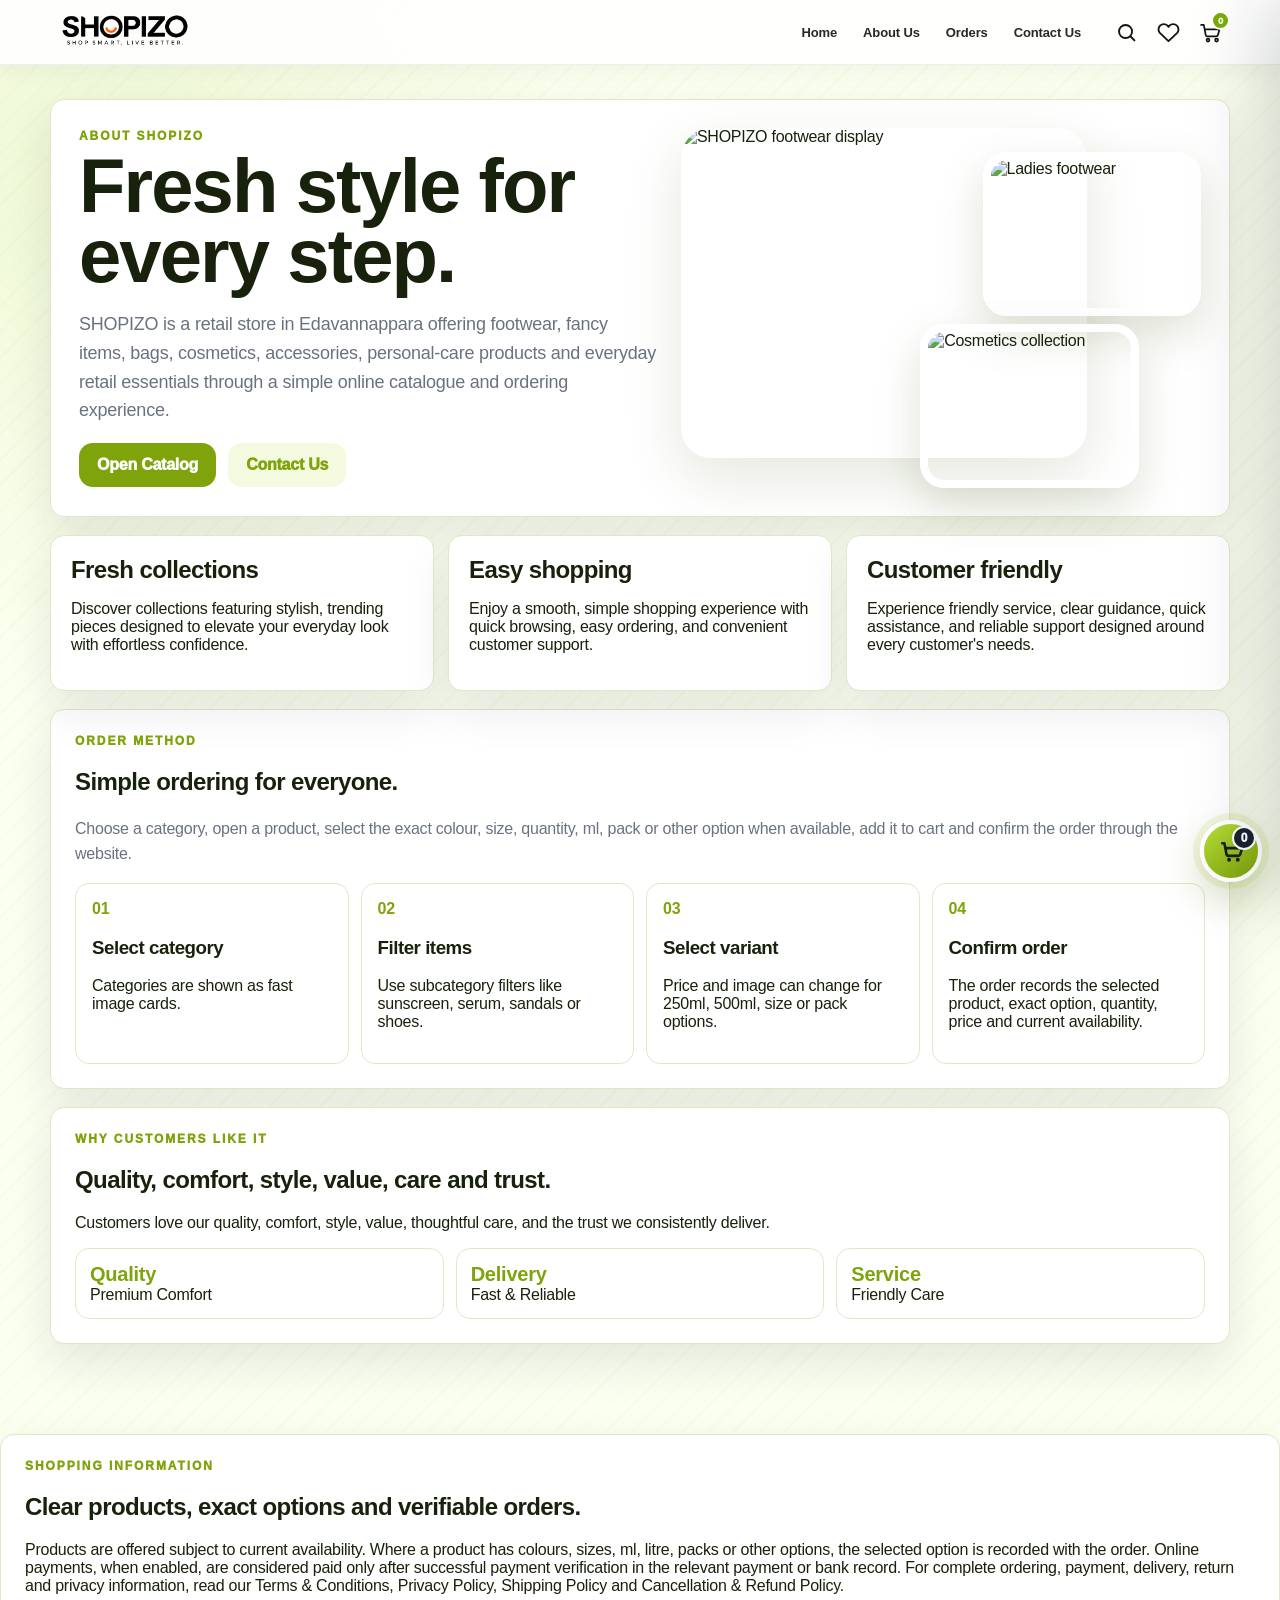
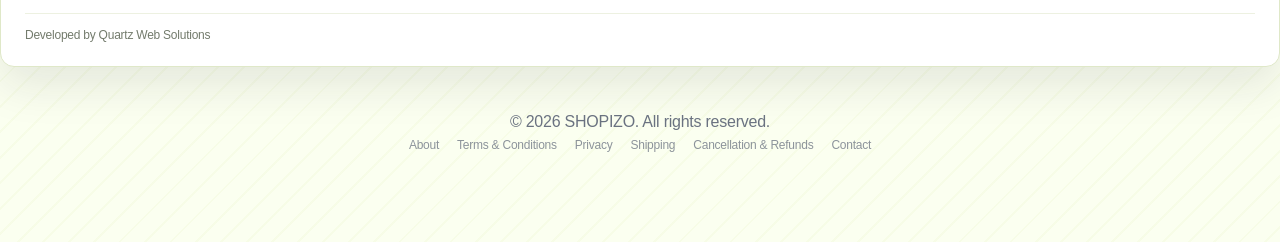
==== commit 86ec4dfe: "Add files via upload" ====
--- a/about.html
+++ b/about.html
@@ -7,32 +7,32 @@
   <link rel="preconnect" href="https://wnavzhrkwgnegjdetdno.supabase.co" crossorigin>
   <link rel="dns-prefetch" href="//cdn.jsdelivr.net">
   <link rel="dns-prefetch" href="//wnavzhrkwgnegjdetdno.supabase.co">
-  <title>About Wellone Fancy & Footwear | Edavannappara</title>
+  <title>About SHOPIZO | Edavannappara</title>
   <!-- SEO v54 -->
-  <meta name="description" content="Learn about Wellone Fancy & Footwear, a customer-friendly shop for footwear, bags, cosmetics, accessories and everyday essentials in Edavannappara.">
+  <meta name="description" content="Learn about SHOPIZO, a customer-friendly shop for footwear, bags, cosmetics, accessories and everyday essentials in Edavannappara.">
   <meta name="robots" content="index,follow,max-image-preview:large,max-snippet:-1,max-video-preview:-1">
   <link rel="canonical" href="https://wellone.in/about.html">
-  <meta property="og:site_name" content="Wellone Fancy & Footwear">
-  <meta property="og:title" content="About Wellone Fancy & Footwear | Edavannappara">
-  <meta property="og:description" content="Learn about Wellone Fancy & Footwear, a customer-friendly shop for footwear, bags, cosmetics, accessories and everyday essentials in Edavannappara.">
+  <meta property="og:site_name" content="SHOPIZO">
+  <meta property="og:title" content="About SHOPIZO | Edavannappara">
+  <meta property="og:description" content="Learn about SHOPIZO, a customer-friendly shop for footwear, bags, cosmetics, accessories and everyday essentials in Edavannappara.">
   <meta property="og:type" content="website">
   <meta property="og:url" content="https://wellone.in/about.html">
   <meta property="og:image" content="https://wellone.in/assets/logo.png">
-  <meta property="og:image:alt" content="Wellone Fancy & Footwear">
+  <meta property="og:image:alt" content="SHOPIZO">
   <meta name="twitter:card" content="summary_large_image">
-  <meta name="twitter:title" content="About Wellone Fancy & Footwear | Edavannappara">
-  <meta name="twitter:description" content="Learn about Wellone Fancy & Footwear, a customer-friendly shop for footwear, bags, cosmetics, accessories and everyday essentials in Edavannappara.">
+  <meta name="twitter:title" content="About SHOPIZO | Edavannappara">
+  <meta name="twitter:description" content="Learn about SHOPIZO, a customer-friendly shop for footwear, bags, cosmetics, accessories and everyday essentials in Edavannappara.">
   <meta name="twitter:image" content="https://wellone.in/assets/logo.png">
   <link rel="sitemap" type="application/xml" href="https://wellone.in/sitemap.xml">
   <!-- /SEO v54 -->
   <link rel="stylesheet" href="css/style.css?v=20260916">
-  <link rel="icon" href="./assets/favicon/favicon.ico" type="image/x-icon">
-  <link rel="apple-touch-icon" href="./assets/favicon/apple-icon-180x180.png">
+  <link rel="icon" href="./assets/favicon/favicon.ico?v=20261004" type="image/x-icon">
+  <link rel="apple-touch-icon" href="./assets/favicon/apple-icon-180x180.png?v=20261004">
   <link rel="manifest" href="manifest.webmanifest">
   <meta name="theme-color" content="#ffffff">
   <meta name="apple-mobile-web-app-capable" content="yes">
   <meta name="mobile-web-app-capable" content="yes">
-  <meta name="apple-mobile-web-app-title" content="Wellone">
+  <meta name="apple-mobile-web-app-title" content="SHOPIZO">
   <meta name="apple-mobile-web-app-status-bar-style" content="default">
 </head>
 <body>
@@ -41,7 +41,7 @@
       <button class="header-back" type="button" data-header-back aria-label="Go back" title="Back">
         <svg viewBox="0 0 24 24" aria-hidden="true"><path d="M14.5 5.5 8 12l6.5 6.5"></path></svg>
       </button>
-      <a class="brand" href="index.html" aria-label="Wellone home"><img src="assets/logo.png?v=20260916" alt="Wellone logo" width="1100" height="288" decoding="async" fetchpriority="high"></a>
+      <a class="brand" href="index.html" aria-label="SHOPIZO home"><img src="assets/logo.png?v=20261004" alt="SHOPIZO logo" width="1800" height="538" decoding="async" fetchpriority="high"></a>
       <nav class="nav" aria-label="Main navigation"><a href="index.html">Home</a><a href="about.html">About Us</a><a href="contact.html">Contact Us</a></nav>
       <div class="header-actions">
         <a class="header-icon header-search" href="catalog.html" aria-label="Search products">
@@ -58,13 +58,13 @@
   <main>
     <section class="hero pattern-card about-hero-updated">
       <div class="hero-copy">
-        <p class="tag">about wellone</p>
+        <p class="tag">about SHOPIZO</p>
         <h1>Fresh style for every step.</h1>
-        <p class="lead">Wellone Fancy & Footwear is a retail store in Edavannappara offering footwear, fancy items, bags, cosmetics, accessories, personal-care products and everyday retail essentials through a simple online catalogue and ordering experience.</p>
+        <p class="lead">SHOPIZO is a retail store in Edavannappara offering footwear, fancy items, bags, cosmetics, accessories, personal-care products and everyday retail essentials through a simple online catalogue and ordering experience.</p>
         <div class="actions"><a class="btn primary" href="catalog.html">Open Catalog</a><a class="btn light" href="contact.html">Contact Us</a></div>
       </div>
       <div class="hero-stack">
-        <img class="main-photo" src="https://images.unsplash.com/photo-1511556532299-8f662fc26c06?auto=format&fit=crop&w=1200&q=80" alt="Wellone footwear display">
+        <img class="main-photo" src="https://images.unsplash.com/photo-1511556532299-8f662fc26c06?auto=format&fit=crop&w=1200&q=80" alt="SHOPIZO footwear display">
         <img class="float-photo one" src="https://images.unsplash.com/photo-1543163521-1bf539c55dd2?auto=format&fit=crop&w=740&q=80" alt="Ladies footwear">
         <img class="float-photo two" src="https://images.unsplash.com/photo-1556228578-8c89e6adf883?auto=format&fit=crop&w=740&q=80" alt="Cosmetics collection">
       </div>
@@ -91,7 +91,7 @@
     </section>
   </main>
   <a class="floating-cart" href="cart.html" aria-label="Open cart">Cart <b id="floatCartCount">0</b></a>
-  <section class="section long-section pattern-card"><p class="tag">shopping information</p><h2>Clear products, exact options and verifiable orders.</h2><p>Products are offered subject to current availability. Where a product has colours, sizes, ml, litre, packs or other options, the selected option is recorded with the order. Online payments, when enabled, are considered paid only after successful payment verification in the relevant payment or bank record. For complete ordering, payment, delivery, return and privacy information, read our <a href="terms.html">Terms &amp; Conditions</a>, <a href="privacy.html">Privacy Policy</a>, <a href="shipping.html">Shipping Policy</a> and <a href="refund.html">Cancellation &amp; Refund Policy</a>.</p><div class="developer-credit">Developed by <a href="https://quartzsolution.netlify.app" rel="noopener" target="_blank">Quartz Web Solutions</a></div></section><footer>© 2026 Wellone Fancy &amp; Footwear. All rights reserved.<nav class="footer-legal" aria-label="Legal"><a href="about.html">About</a><a href="terms.html">Terms &amp; Conditions</a><a href="privacy.html">Privacy</a><a href="shipping.html">Shipping</a><a href="refund.html">Cancellation &amp; Refunds</a><a href="contact.html">Contact</a></nav></footer>
+  <section class="section long-section pattern-card"><p class="tag">shopping information</p><h2>Clear products, exact options and verifiable orders.</h2><p>Products are offered subject to current availability. Where a product has colours, sizes, ml, litre, packs or other options, the selected option is recorded with the order. Online payments, when enabled, are considered paid only after successful payment verification in the relevant payment or bank record. For complete ordering, payment, delivery, return and privacy information, read our <a href="terms.html">Terms &amp; Conditions</a>, <a href="privacy.html">Privacy Policy</a>, <a href="shipping.html">Shipping Policy</a> and <a href="refund.html">Cancellation &amp; Refund Policy</a>.</p><div class="developer-credit">Developed by <a href="https://quartzsolution.netlify.app" rel="noopener" target="_blank">Quartz Web Solutions</a></div></section><footer>© 2026 SHOPIZO. All rights reserved.<nav class="footer-legal" aria-label="Legal"><a href="about.html">About</a><a href="terms.html">Terms &amp; Conditions</a><a href="privacy.html">Privacy</a><a href="shipping.html">Shipping</a><a href="refund.html">Cancellation &amp; Refunds</a><a href="contact.html">Contact</a></nav></footer>
   <script src="js/wishlist.js?v=20260916"></script>
   <script src="js/basic.bundle.js?v=20260916"></script>
   <script src="js/pwa-install.js?v=20260916"></script>
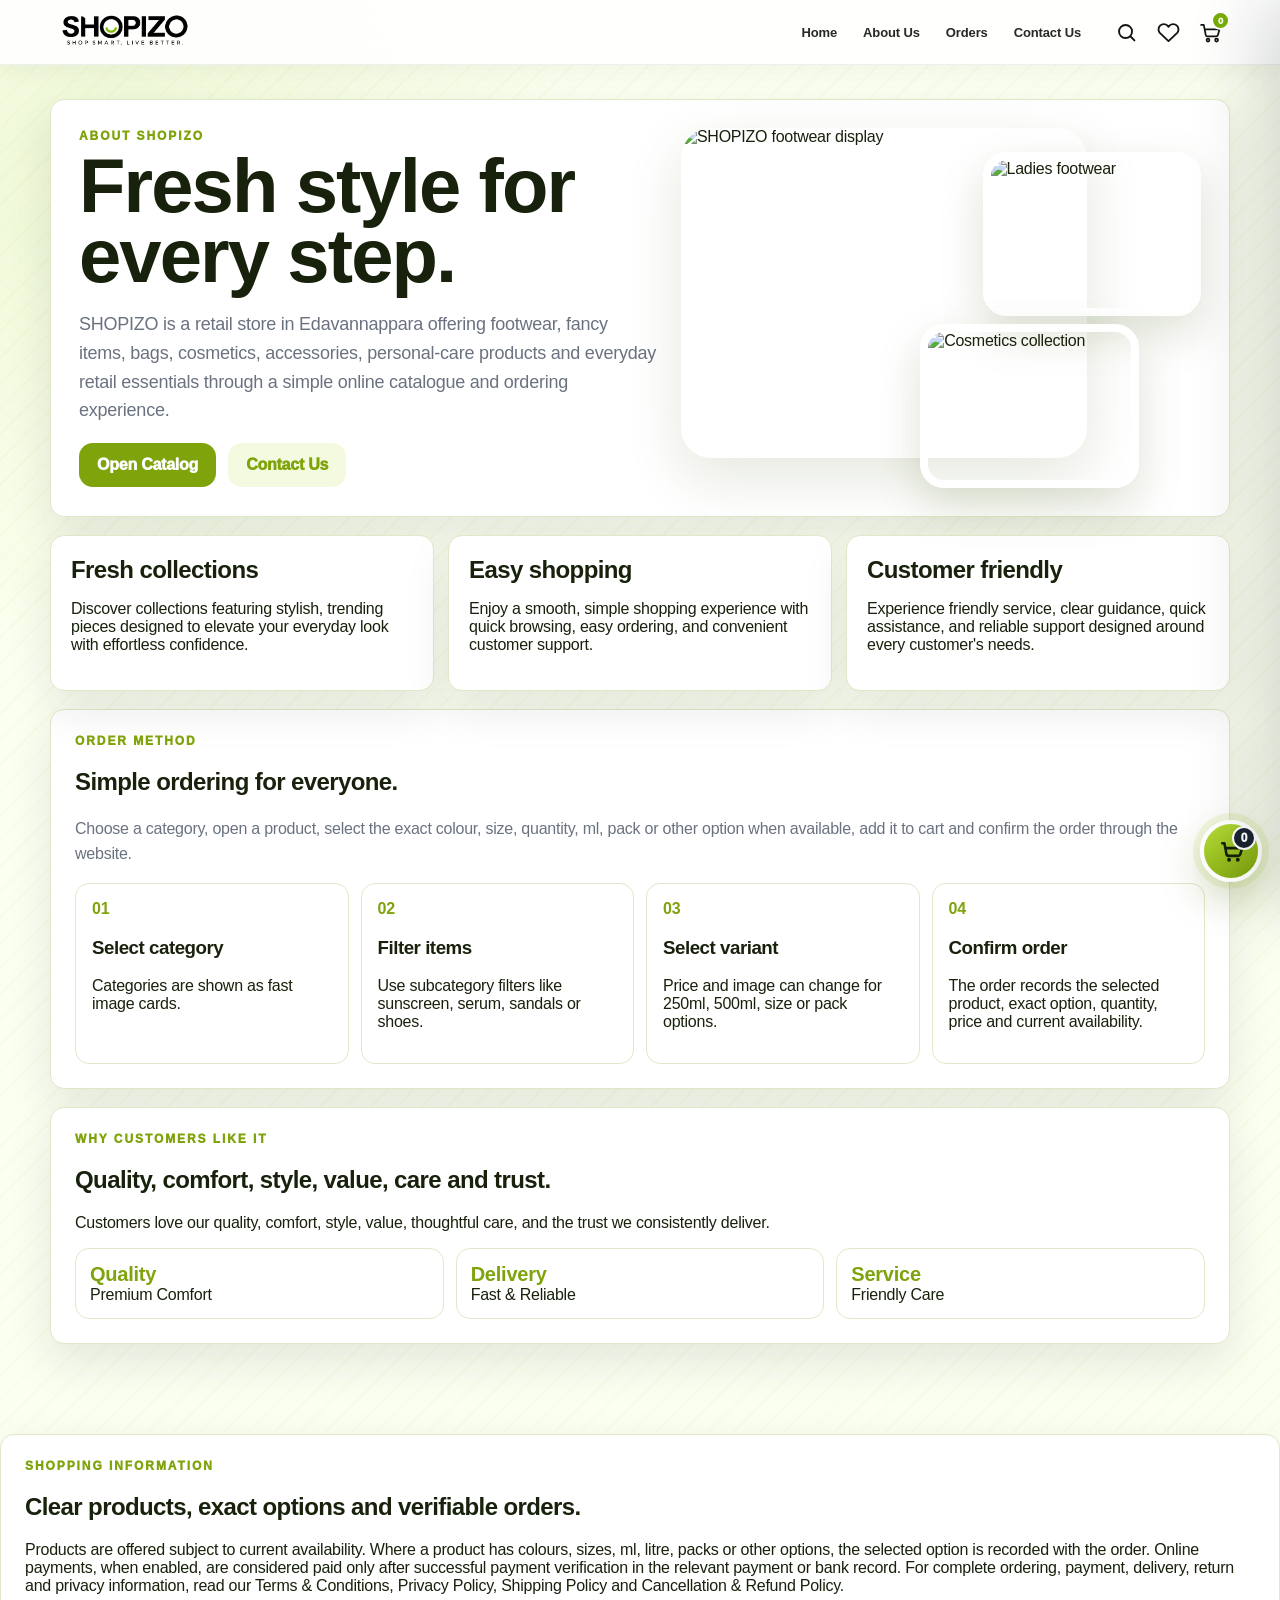
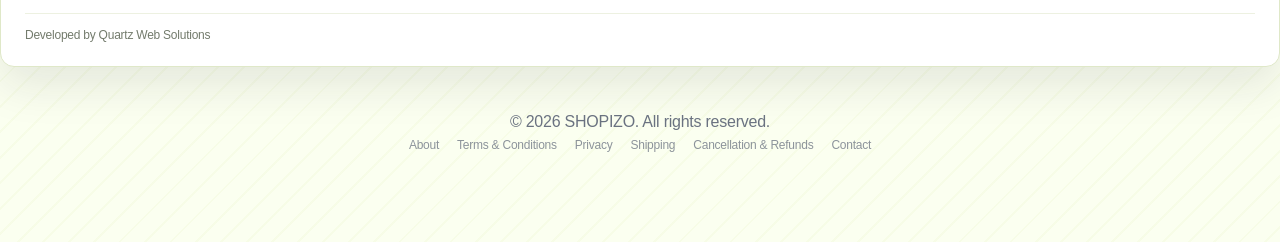
==== commit f805af38: "Add files via upload" ====
--- a/about.html
+++ b/about.html
@@ -26,8 +26,8 @@
   <link rel="sitemap" type="application/xml" href="https://wellone.in/sitemap.xml">
   <!-- /SEO v54 -->
   <link rel="stylesheet" href="css/style.css?v=20260916">
-  <link rel="icon" href="./assets/favicon/favicon.ico?v=20261004" type="image/x-icon">
-  <link rel="apple-touch-icon" href="./assets/favicon/apple-icon-180x180.png?v=20261004">
+  <link rel="icon" href="./assets/favicon/favicon.ico?v=20261004g1" type="image/x-icon">
+  <link rel="apple-touch-icon" href="./assets/favicon/apple-icon-180x180.png?v=20261004g1">
   <link rel="manifest" href="manifest.webmanifest">
   <meta name="theme-color" content="#ffffff">
   <meta name="apple-mobile-web-app-capable" content="yes">
@@ -41,7 +41,7 @@
       <button class="header-back" type="button" data-header-back aria-label="Go back" title="Back">
         <svg viewBox="0 0 24 24" aria-hidden="true"><path d="M14.5 5.5 8 12l6.5 6.5"></path></svg>
       </button>
-      <a class="brand" href="index.html" aria-label="SHOPIZO home"><img src="assets/logo.png?v=20261004" alt="SHOPIZO logo" width="1800" height="538" decoding="async" fetchpriority="high"></a>
+      <a class="brand" href="index.html" aria-label="SHOPIZO home"><img src="assets/logo.png?v=20261004g1" alt="SHOPIZO logo" width="1800" height="538" decoding="async" fetchpriority="high"></a>
       <nav class="nav" aria-label="Main navigation"><a href="index.html">Home</a><a href="about.html">About Us</a><a href="contact.html">Contact Us</a></nav>
       <div class="header-actions">
         <a class="header-icon header-search" href="catalog.html" aria-label="Search products">
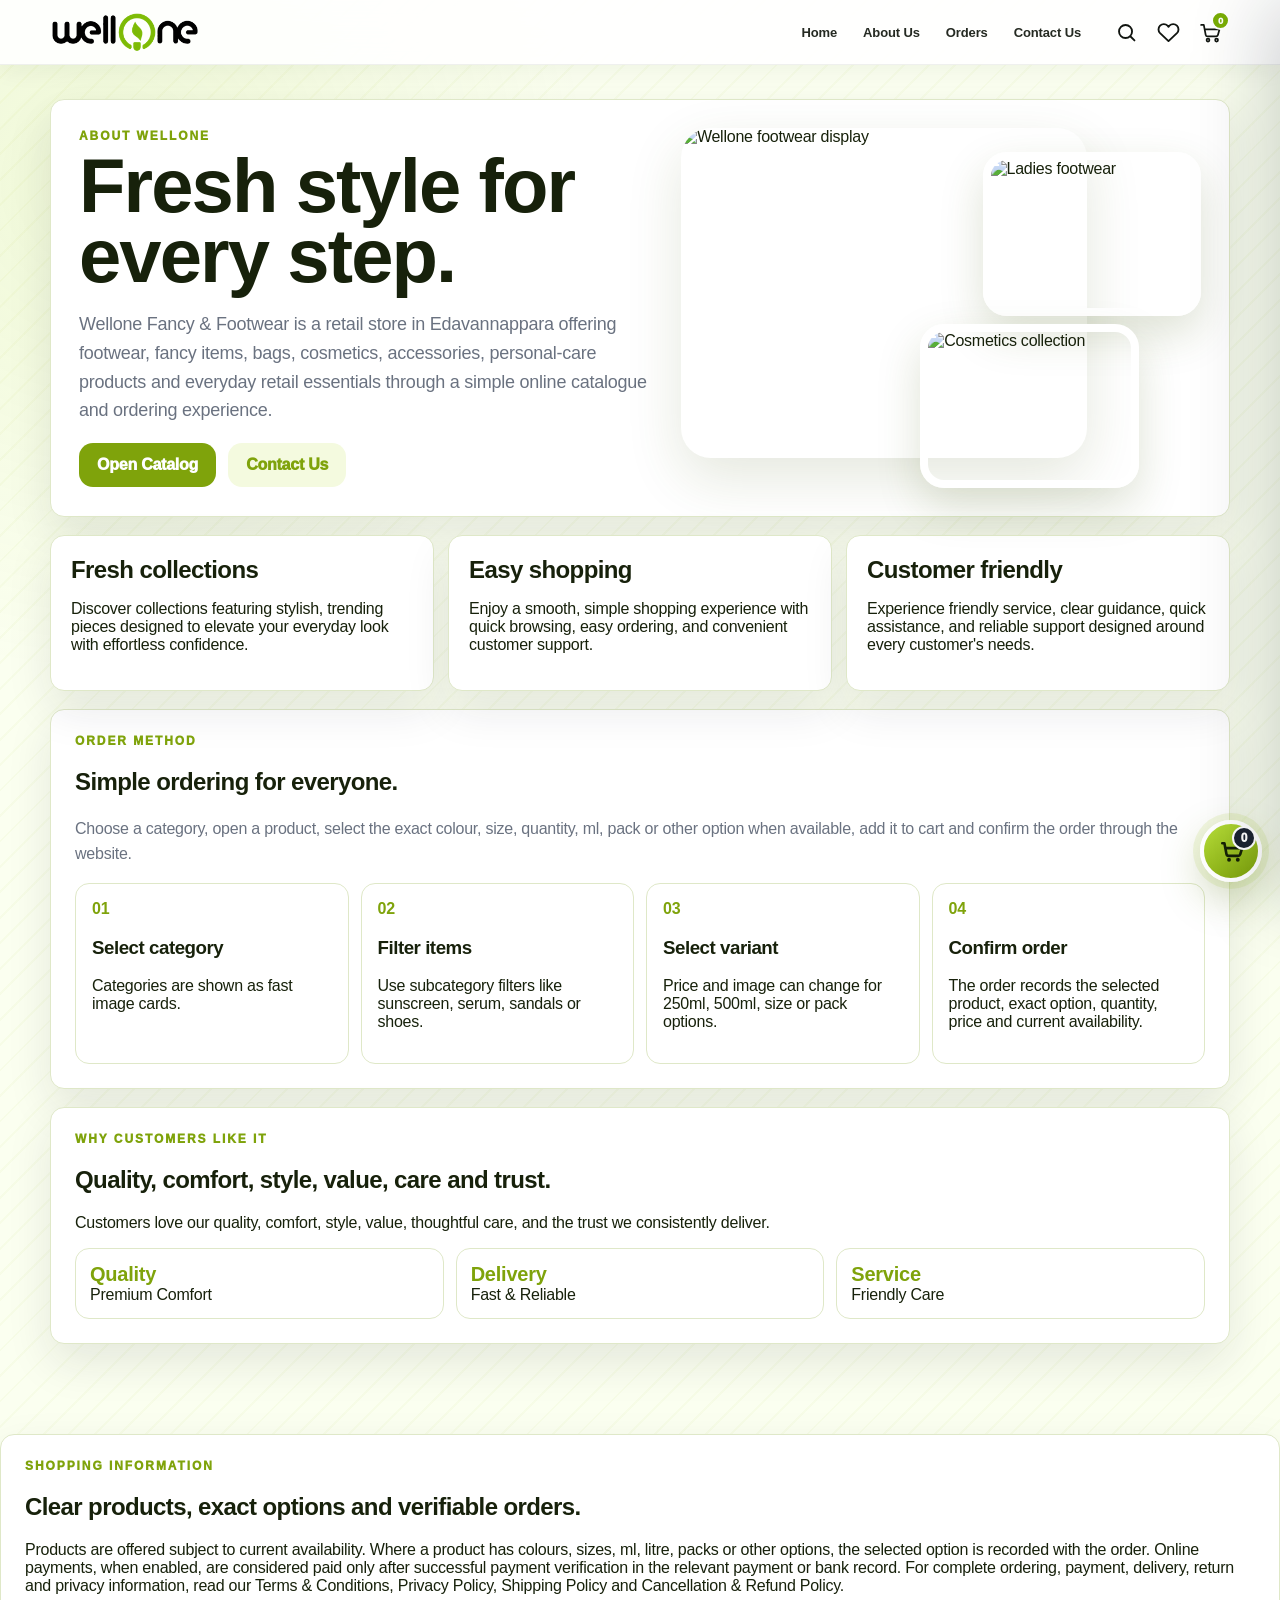
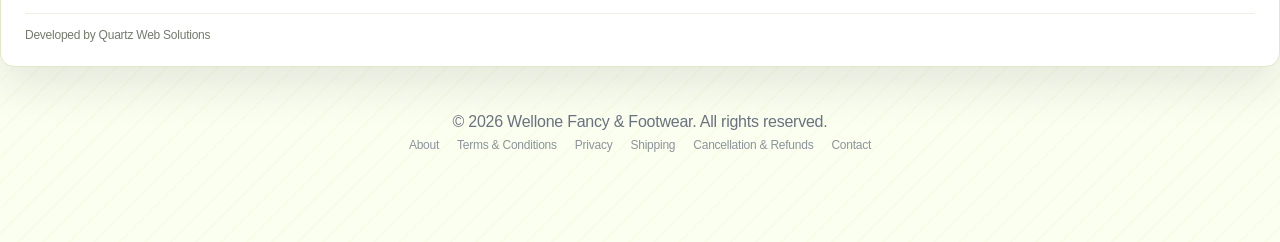
==== commit ce124bc2: "Add files via upload" ====
--- a/about.html
+++ b/about.html
@@ -7,32 +7,32 @@
   <link rel="preconnect" href="https://wnavzhrkwgnegjdetdno.supabase.co" crossorigin>
   <link rel="dns-prefetch" href="//cdn.jsdelivr.net">
   <link rel="dns-prefetch" href="//wnavzhrkwgnegjdetdno.supabase.co">
-  <title>About SHOPIZO | Edavannappara</title>
+  <title>About Wellone Fancy & Footwear | Edavannappara</title>
   <!-- SEO v54 -->
-  <meta name="description" content="Learn about SHOPIZO, a customer-friendly shop for footwear, bags, cosmetics, accessories and everyday essentials in Edavannappara.">
+  <meta name="description" content="Learn about Wellone Fancy & Footwear, a customer-friendly shop for footwear, bags, cosmetics, accessories and everyday essentials in Edavannappara.">
   <meta name="robots" content="index,follow,max-image-preview:large,max-snippet:-1,max-video-preview:-1">
   <link rel="canonical" href="https://wellone.in/about.html">
-  <meta property="og:site_name" content="SHOPIZO">
-  <meta property="og:title" content="About SHOPIZO | Edavannappara">
-  <meta property="og:description" content="Learn about SHOPIZO, a customer-friendly shop for footwear, bags, cosmetics, accessories and everyday essentials in Edavannappara.">
+  <meta property="og:site_name" content="Wellone Fancy & Footwear">
+  <meta property="og:title" content="About Wellone Fancy & Footwear | Edavannappara">
+  <meta property="og:description" content="Learn about Wellone Fancy & Footwear, a customer-friendly shop for footwear, bags, cosmetics, accessories and everyday essentials in Edavannappara.">
   <meta property="og:type" content="website">
   <meta property="og:url" content="https://wellone.in/about.html">
   <meta property="og:image" content="https://wellone.in/assets/logo.png">
-  <meta property="og:image:alt" content="SHOPIZO">
+  <meta property="og:image:alt" content="Wellone Fancy & Footwear">
   <meta name="twitter:card" content="summary_large_image">
-  <meta name="twitter:title" content="About SHOPIZO | Edavannappara">
-  <meta name="twitter:description" content="Learn about SHOPIZO, a customer-friendly shop for footwear, bags, cosmetics, accessories and everyday essentials in Edavannappara.">
+  <meta name="twitter:title" content="About Wellone Fancy & Footwear | Edavannappara">
+  <meta name="twitter:description" content="Learn about Wellone Fancy & Footwear, a customer-friendly shop for footwear, bags, cosmetics, accessories and everyday essentials in Edavannappara.">
   <meta name="twitter:image" content="https://wellone.in/assets/logo.png">
   <link rel="sitemap" type="application/xml" href="https://wellone.in/sitemap.xml">
   <!-- /SEO v54 -->
   <link rel="stylesheet" href="css/style.css?v=20260916">
-  <link rel="icon" href="./assets/favicon/favicon.ico?v=20261004g1" type="image/x-icon">
-  <link rel="apple-touch-icon" href="./assets/favicon/apple-icon-180x180.png?v=20261004g1">
+  <link rel="icon" href="./assets/favicon/favicon.ico" type="image/x-icon">
+  <link rel="apple-touch-icon" href="./assets/favicon/apple-icon-180x180.png">
   <link rel="manifest" href="manifest.webmanifest">
   <meta name="theme-color" content="#ffffff">
   <meta name="apple-mobile-web-app-capable" content="yes">
   <meta name="mobile-web-app-capable" content="yes">
-  <meta name="apple-mobile-web-app-title" content="SHOPIZO">
+  <meta name="apple-mobile-web-app-title" content="Wellone">
   <meta name="apple-mobile-web-app-status-bar-style" content="default">
 </head>
 <body>
@@ -41,7 +41,7 @@
       <button class="header-back" type="button" data-header-back aria-label="Go back" title="Back">
         <svg viewBox="0 0 24 24" aria-hidden="true"><path d="M14.5 5.5 8 12l6.5 6.5"></path></svg>
       </button>
-      <a class="brand" href="index.html" aria-label="SHOPIZO home"><img src="assets/logo.png?v=20261004g1" alt="SHOPIZO logo" width="1800" height="538" decoding="async" fetchpriority="high"></a>
+      <a class="brand" href="index.html" aria-label="Wellone home"><img src="assets/logo.png?v=20260916" alt="Wellone logo" width="1100" height="288" decoding="async" fetchpriority="high"></a>
       <nav class="nav" aria-label="Main navigation"><a href="index.html">Home</a><a href="about.html">About Us</a><a href="contact.html">Contact Us</a></nav>
       <div class="header-actions">
         <a class="header-icon header-search" href="catalog.html" aria-label="Search products">
@@ -58,13 +58,13 @@
   <main>
     <section class="hero pattern-card about-hero-updated">
       <div class="hero-copy">
-        <p class="tag">about SHOPIZO</p>
+        <p class="tag">about wellone</p>
         <h1>Fresh style for every step.</h1>
-        <p class="lead">SHOPIZO is a retail store in Edavannappara offering footwear, fancy items, bags, cosmetics, accessories, personal-care products and everyday retail essentials through a simple online catalogue and ordering experience.</p>
+        <p class="lead">Wellone Fancy & Footwear is a retail store in Edavannappara offering footwear, fancy items, bags, cosmetics, accessories, personal-care products and everyday retail essentials through a simple online catalogue and ordering experience.</p>
         <div class="actions"><a class="btn primary" href="catalog.html">Open Catalog</a><a class="btn light" href="contact.html">Contact Us</a></div>
       </div>
       <div class="hero-stack">
-        <img class="main-photo" src="https://images.unsplash.com/photo-1511556532299-8f662fc26c06?auto=format&fit=crop&w=1200&q=80" alt="SHOPIZO footwear display">
+        <img class="main-photo" src="https://images.unsplash.com/photo-1511556532299-8f662fc26c06?auto=format&fit=crop&w=1200&q=80" alt="Wellone footwear display">
         <img class="float-photo one" src="https://images.unsplash.com/photo-1543163521-1bf539c55dd2?auto=format&fit=crop&w=740&q=80" alt="Ladies footwear">
         <img class="float-photo two" src="https://images.unsplash.com/photo-1556228578-8c89e6adf883?auto=format&fit=crop&w=740&q=80" alt="Cosmetics collection">
       </div>
@@ -91,7 +91,7 @@
     </section>
   </main>
   <a class="floating-cart" href="cart.html" aria-label="Open cart">Cart <b id="floatCartCount">0</b></a>
-  <section class="section long-section pattern-card"><p class="tag">shopping information</p><h2>Clear products, exact options and verifiable orders.</h2><p>Products are offered subject to current availability. Where a product has colours, sizes, ml, litre, packs or other options, the selected option is recorded with the order. Online payments, when enabled, are considered paid only after successful payment verification in the relevant payment or bank record. For complete ordering, payment, delivery, return and privacy information, read our <a href="terms.html">Terms &amp; Conditions</a>, <a href="privacy.html">Privacy Policy</a>, <a href="shipping.html">Shipping Policy</a> and <a href="refund.html">Cancellation &amp; Refund Policy</a>.</p><div class="developer-credit">Developed by <a href="https://quartzsolution.netlify.app" rel="noopener" target="_blank">Quartz Web Solutions</a></div></section><footer>© 2026 SHOPIZO. All rights reserved.<nav class="footer-legal" aria-label="Legal"><a href="about.html">About</a><a href="terms.html">Terms &amp; Conditions</a><a href="privacy.html">Privacy</a><a href="shipping.html">Shipping</a><a href="refund.html">Cancellation &amp; Refunds</a><a href="contact.html">Contact</a></nav></footer>
+  <section class="section long-section pattern-card"><p class="tag">shopping information</p><h2>Clear products, exact options and verifiable orders.</h2><p>Products are offered subject to current availability. Where a product has colours, sizes, ml, litre, packs or other options, the selected option is recorded with the order. Online payments, when enabled, are considered paid only after successful payment verification in the relevant payment or bank record. For complete ordering, payment, delivery, return and privacy information, read our <a href="terms.html">Terms &amp; Conditions</a>, <a href="privacy.html">Privacy Policy</a>, <a href="shipping.html">Shipping Policy</a> and <a href="refund.html">Cancellation &amp; Refund Policy</a>.</p><div class="developer-credit">Developed by <a href="https://quartzsolution.netlify.app" rel="noopener" target="_blank">Quartz Web Solutions</a></div></section><footer>© 2026 Wellone Fancy &amp; Footwear. All rights reserved.<nav class="footer-legal" aria-label="Legal"><a href="about.html">About</a><a href="terms.html">Terms &amp; Conditions</a><a href="privacy.html">Privacy</a><a href="shipping.html">Shipping</a><a href="refund.html">Cancellation &amp; Refunds</a><a href="contact.html">Contact</a></nav></footer>
   <script src="js/wishlist.js?v=20260916"></script>
   <script src="js/basic.bundle.js?v=20260916"></script>
   <script src="js/pwa-install.js?v=20260916"></script>
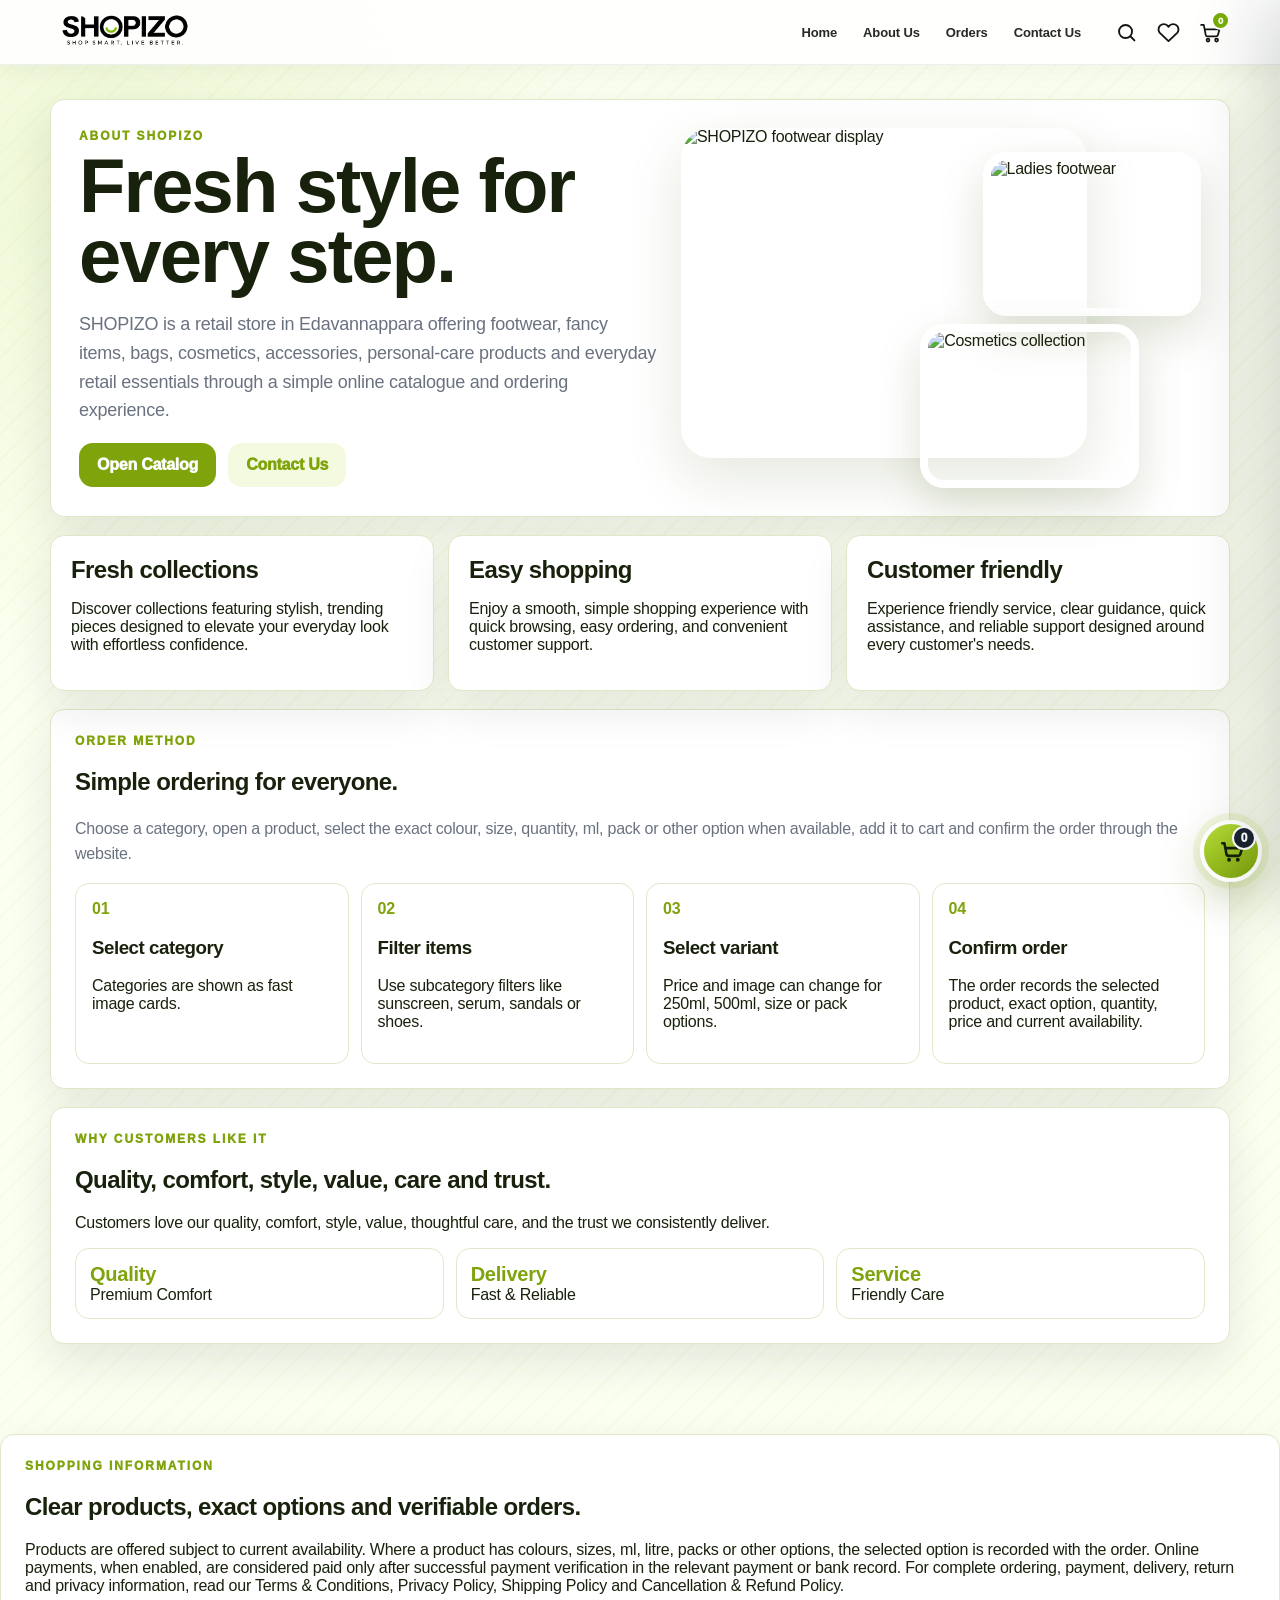
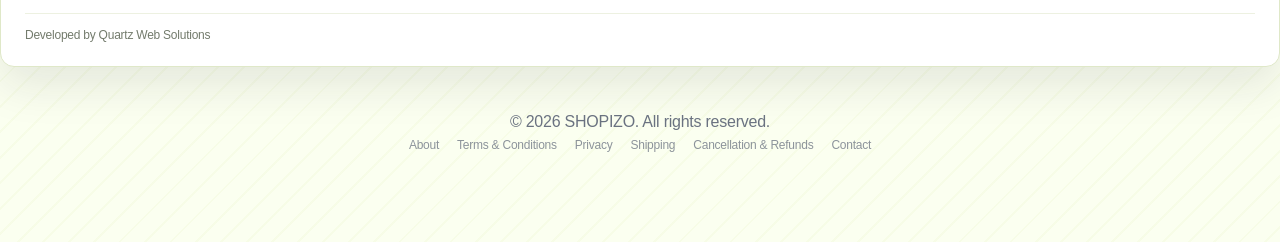
==== commit b0006def: "Add files via upload" ====
--- a/about.html
+++ b/about.html
@@ -7,32 +7,32 @@
   <link rel="preconnect" href="https://wnavzhrkwgnegjdetdno.supabase.co" crossorigin>
   <link rel="dns-prefetch" href="//cdn.jsdelivr.net">
   <link rel="dns-prefetch" href="//wnavzhrkwgnegjdetdno.supabase.co">
-  <title>About Wellone Fancy & Footwear | Edavannappara</title>
+  <title>About SHOPIZO | Edavannappara</title>
   <!-- SEO v54 -->
-  <meta name="description" content="Learn about Wellone Fancy & Footwear, a customer-friendly shop for footwear, bags, cosmetics, accessories and everyday essentials in Edavannappara.">
+  <meta name="description" content="Learn about SHOPIZO, a customer-friendly shop for footwear, bags, cosmetics, accessories and everyday essentials in Edavannappara.">
   <meta name="robots" content="index,follow,max-image-preview:large,max-snippet:-1,max-video-preview:-1">
   <link rel="canonical" href="https://wellone.in/about.html">
-  <meta property="og:site_name" content="Wellone Fancy & Footwear">
-  <meta property="og:title" content="About Wellone Fancy & Footwear | Edavannappara">
-  <meta property="og:description" content="Learn about Wellone Fancy & Footwear, a customer-friendly shop for footwear, bags, cosmetics, accessories and everyday essentials in Edavannappara.">
+  <meta property="og:site_name" content="SHOPIZO">
+  <meta property="og:title" content="About SHOPIZO | Edavannappara">
+  <meta property="og:description" content="Learn about SHOPIZO, a customer-friendly shop for footwear, bags, cosmetics, accessories and everyday essentials in Edavannappara.">
   <meta property="og:type" content="website">
   <meta property="og:url" content="https://wellone.in/about.html">
   <meta property="og:image" content="https://wellone.in/assets/logo.png">
-  <meta property="og:image:alt" content="Wellone Fancy & Footwear">
+  <meta property="og:image:alt" content="SHOPIZO">
   <meta name="twitter:card" content="summary_large_image">
-  <meta name="twitter:title" content="About Wellone Fancy & Footwear | Edavannappara">
-  <meta name="twitter:description" content="Learn about Wellone Fancy & Footwear, a customer-friendly shop for footwear, bags, cosmetics, accessories and everyday essentials in Edavannappara.">
+  <meta name="twitter:title" content="About SHOPIZO | Edavannappara">
+  <meta name="twitter:description" content="Learn about SHOPIZO, a customer-friendly shop for footwear, bags, cosmetics, accessories and everyday essentials in Edavannappara.">
   <meta name="twitter:image" content="https://wellone.in/assets/logo.png">
   <link rel="sitemap" type="application/xml" href="https://wellone.in/sitemap.xml">
   <!-- /SEO v54 -->
   <link rel="stylesheet" href="css/style.css?v=20260916">
-  <link rel="icon" href="./assets/favicon/favicon.ico" type="image/x-icon">
-  <link rel="apple-touch-icon" href="./assets/favicon/apple-icon-180x180.png">
+  <link rel="icon" href="./assets/favicon/favicon.ico?v=20261004g1" type="image/x-icon">
+  <link rel="apple-touch-icon" href="./assets/favicon/apple-icon-180x180.png?v=20261004g1">
   <link rel="manifest" href="manifest.webmanifest">
   <meta name="theme-color" content="#ffffff">
   <meta name="apple-mobile-web-app-capable" content="yes">
   <meta name="mobile-web-app-capable" content="yes">
-  <meta name="apple-mobile-web-app-title" content="Wellone">
+  <meta name="apple-mobile-web-app-title" content="SHOPIZO">
   <meta name="apple-mobile-web-app-status-bar-style" content="default">
 </head>
 <body>
@@ -41,7 +41,7 @@
       <button class="header-back" type="button" data-header-back aria-label="Go back" title="Back">
         <svg viewBox="0 0 24 24" aria-hidden="true"><path d="M14.5 5.5 8 12l6.5 6.5"></path></svg>
       </button>
-      <a class="brand" href="index.html" aria-label="Wellone home"><img src="assets/logo.png?v=20260916" alt="Wellone logo" width="1100" height="288" decoding="async" fetchpriority="high"></a>
+      <a class="brand" href="index.html" aria-label="SHOPIZO home"><img src="assets/logo.png?v=20261004g1" alt="SHOPIZO logo" width="1800" height="538" decoding="async" fetchpriority="high"></a>
       <nav class="nav" aria-label="Main navigation"><a href="index.html">Home</a><a href="about.html">About Us</a><a href="contact.html">Contact Us</a></nav>
       <div class="header-actions">
         <a class="header-icon header-search" href="catalog.html" aria-label="Search products">
@@ -58,13 +58,13 @@
   <main>
     <section class="hero pattern-card about-hero-updated">
       <div class="hero-copy">
-        <p class="tag">about wellone</p>
+        <p class="tag">about SHOPIZO</p>
         <h1>Fresh style for every step.</h1>
-        <p class="lead">Wellone Fancy & Footwear is a retail store in Edavannappara offering footwear, fancy items, bags, cosmetics, accessories, personal-care products and everyday retail essentials through a simple online catalogue and ordering experience.</p>
+        <p class="lead">SHOPIZO is a retail store in Edavannappara offering footwear, fancy items, bags, cosmetics, accessories, personal-care products and everyday retail essentials through a simple online catalogue and ordering experience.</p>
         <div class="actions"><a class="btn primary" href="catalog.html">Open Catalog</a><a class="btn light" href="contact.html">Contact Us</a></div>
       </div>
       <div class="hero-stack">
-        <img class="main-photo" src="https://images.unsplash.com/photo-1511556532299-8f662fc26c06?auto=format&fit=crop&w=1200&q=80" alt="Wellone footwear display">
+        <img class="main-photo" src="https://images.unsplash.com/photo-1511556532299-8f662fc26c06?auto=format&fit=crop&w=1200&q=80" alt="SHOPIZO footwear display">
         <img class="float-photo one" src="https://images.unsplash.com/photo-1543163521-1bf539c55dd2?auto=format&fit=crop&w=740&q=80" alt="Ladies footwear">
         <img class="float-photo two" src="https://images.unsplash.com/photo-1556228578-8c89e6adf883?auto=format&fit=crop&w=740&q=80" alt="Cosmetics collection">
       </div>
@@ -91,7 +91,7 @@
     </section>
   </main>
   <a class="floating-cart" href="cart.html" aria-label="Open cart">Cart <b id="floatCartCount">0</b></a>
-  <section class="section long-section pattern-card"><p class="tag">shopping information</p><h2>Clear products, exact options and verifiable orders.</h2><p>Products are offered subject to current availability. Where a product has colours, sizes, ml, litre, packs or other options, the selected option is recorded with the order. Online payments, when enabled, are considered paid only after successful payment verification in the relevant payment or bank record. For complete ordering, payment, delivery, return and privacy information, read our <a href="terms.html">Terms &amp; Conditions</a>, <a href="privacy.html">Privacy Policy</a>, <a href="shipping.html">Shipping Policy</a> and <a href="refund.html">Cancellation &amp; Refund Policy</a>.</p><div class="developer-credit">Developed by <a href="https://quartzsolution.netlify.app" rel="noopener" target="_blank">Quartz Web Solutions</a></div></section><footer>© 2026 Wellone Fancy &amp; Footwear. All rights reserved.<nav class="footer-legal" aria-label="Legal"><a href="about.html">About</a><a href="terms.html">Terms &amp; Conditions</a><a href="privacy.html">Privacy</a><a href="shipping.html">Shipping</a><a href="refund.html">Cancellation &amp; Refunds</a><a href="contact.html">Contact</a></nav></footer>
+  <section class="section long-section pattern-card"><p class="tag">shopping information</p><h2>Clear products, exact options and verifiable orders.</h2><p>Products are offered subject to current availability. Where a product has colours, sizes, ml, litre, packs or other options, the selected option is recorded with the order. Online payments, when enabled, are considered paid only after successful payment verification in the relevant payment or bank record. For complete ordering, payment, delivery, return and privacy information, read our <a href="terms.html">Terms &amp; Conditions</a>, <a href="privacy.html">Privacy Policy</a>, <a href="shipping.html">Shipping Policy</a> and <a href="refund.html">Cancellation &amp; Refund Policy</a>.</p><div class="developer-credit">Developed by <a href="https://quartzsolution.netlify.app" rel="noopener" target="_blank">Quartz Web Solutions</a></div></section><footer>© 2026 SHOPIZO. All rights reserved.<nav class="footer-legal" aria-label="Legal"><a href="about.html">About</a><a href="terms.html">Terms &amp; Conditions</a><a href="privacy.html">Privacy</a><a href="shipping.html">Shipping</a><a href="refund.html">Cancellation &amp; Refunds</a><a href="contact.html">Contact</a></nav></footer>
   <script src="js/wishlist.js?v=20260916"></script>
   <script src="js/basic.bundle.js?v=20260916"></script>
   <script src="js/pwa-install.js?v=20260916"></script>
